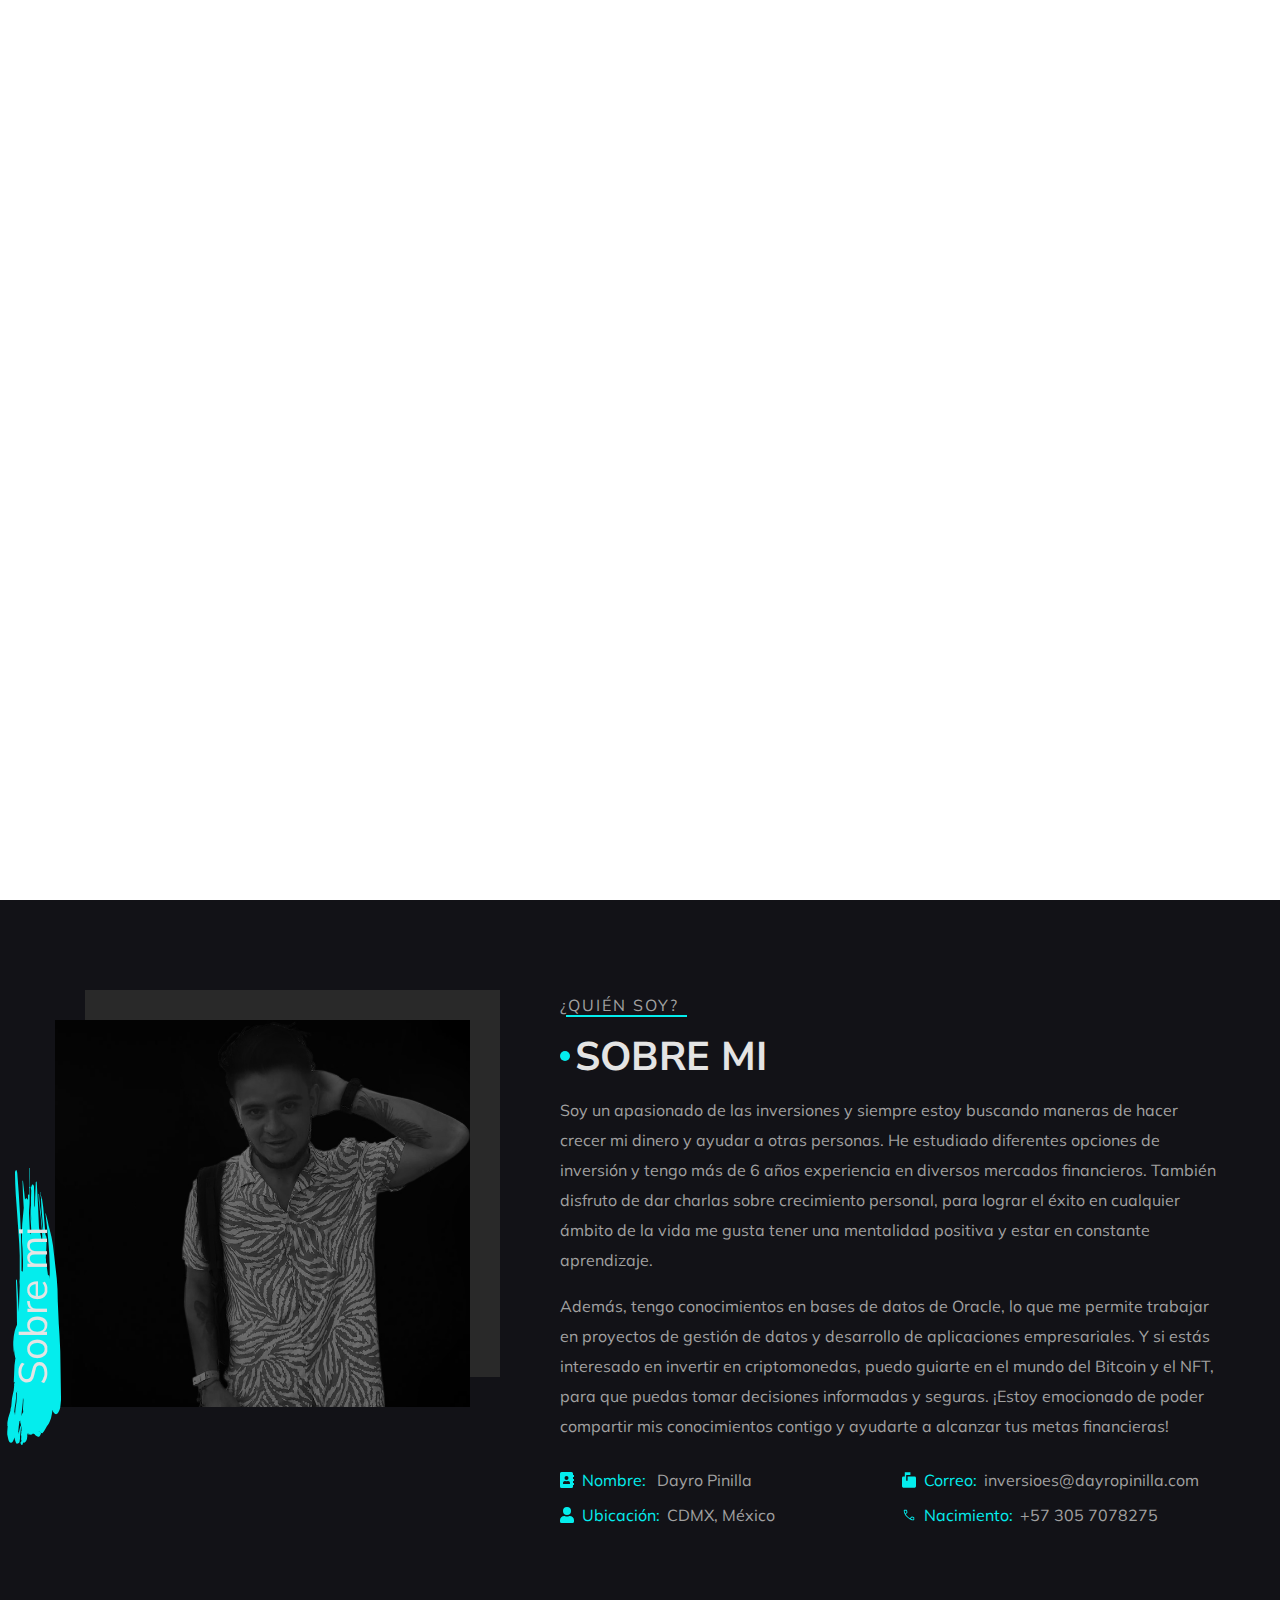
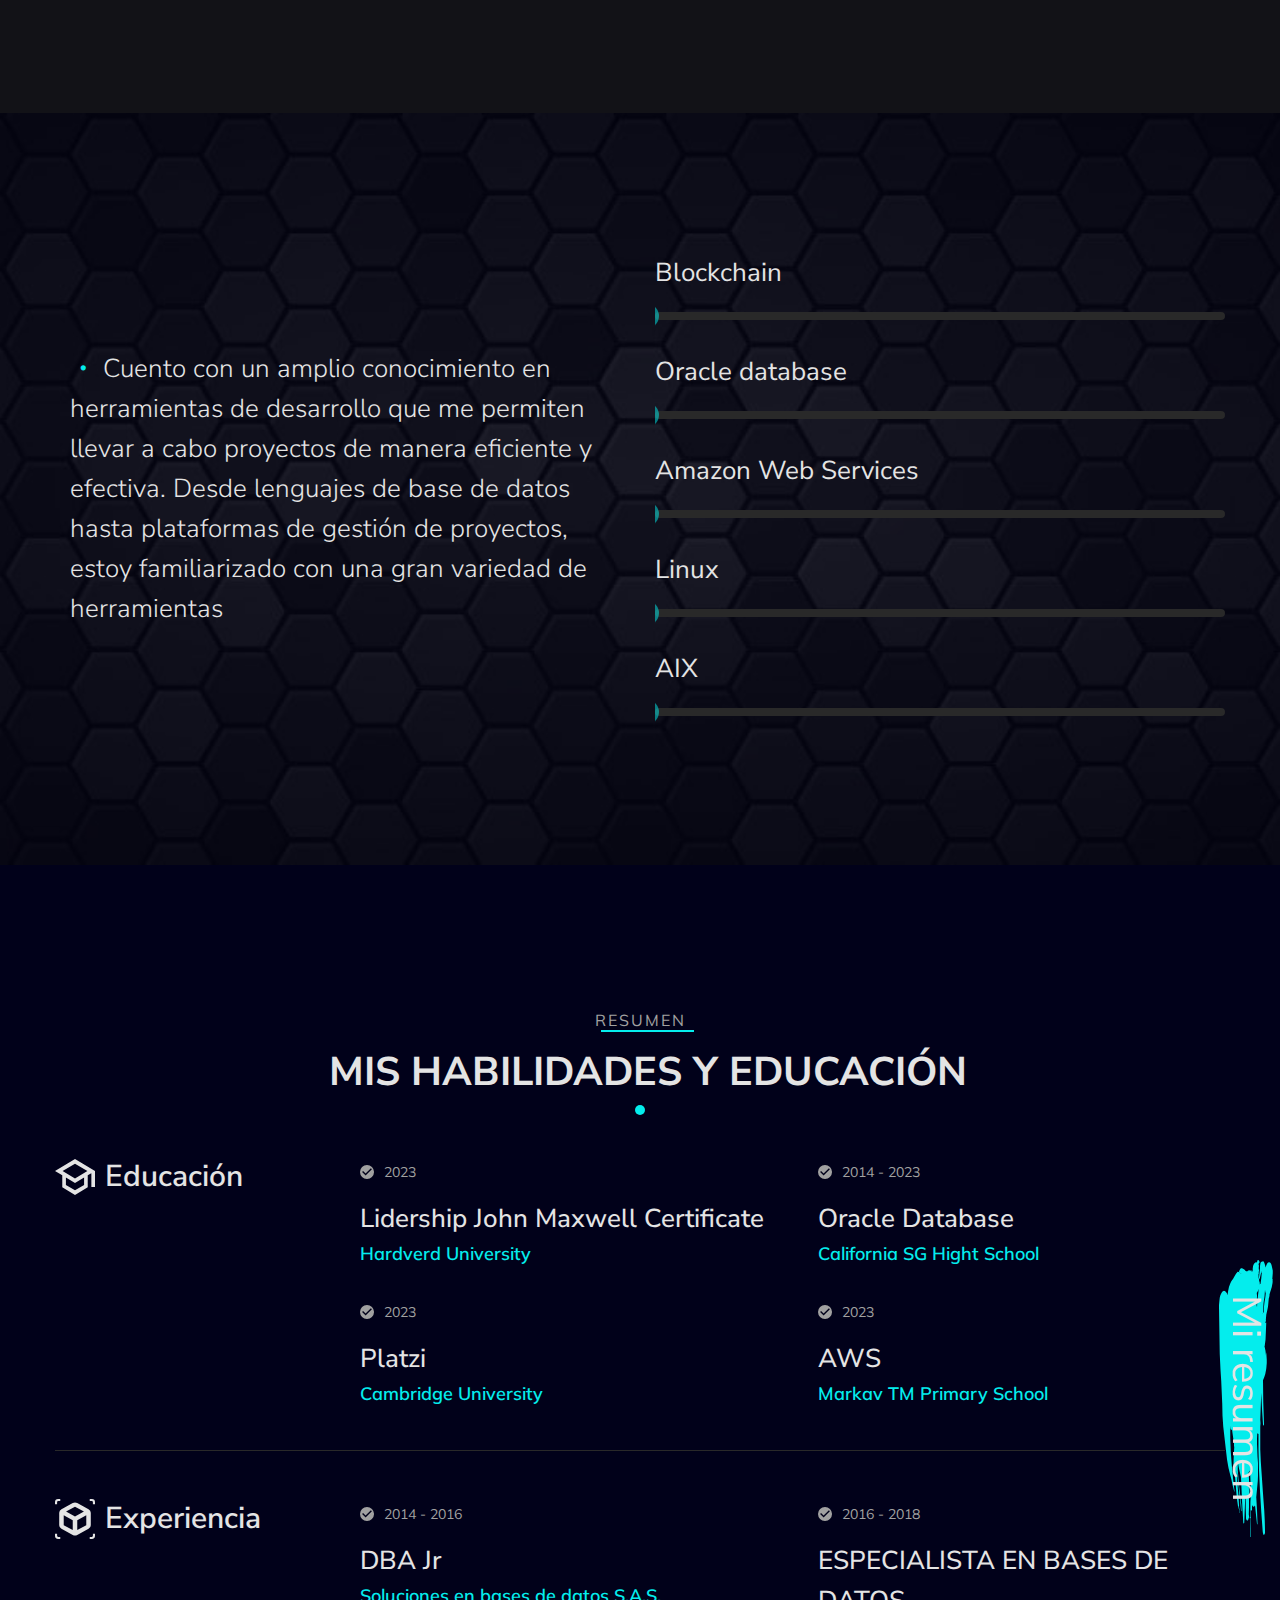
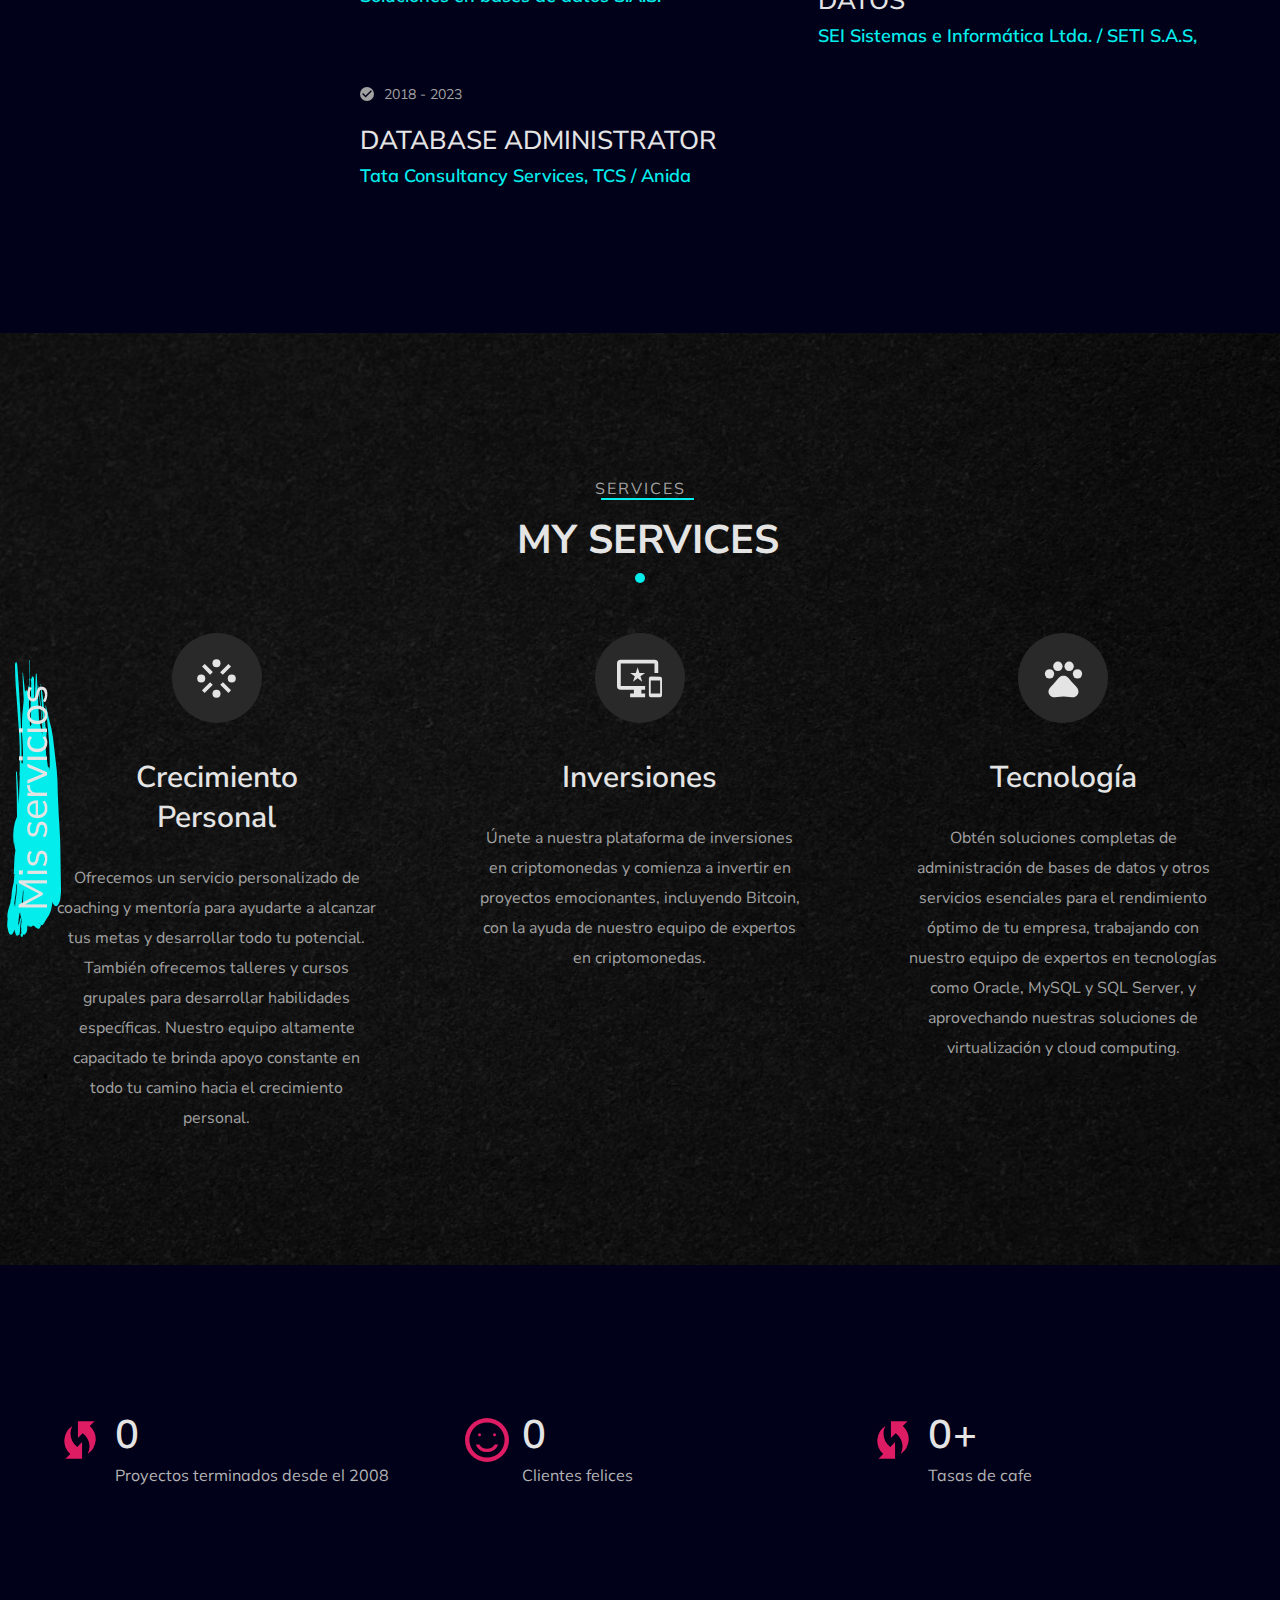
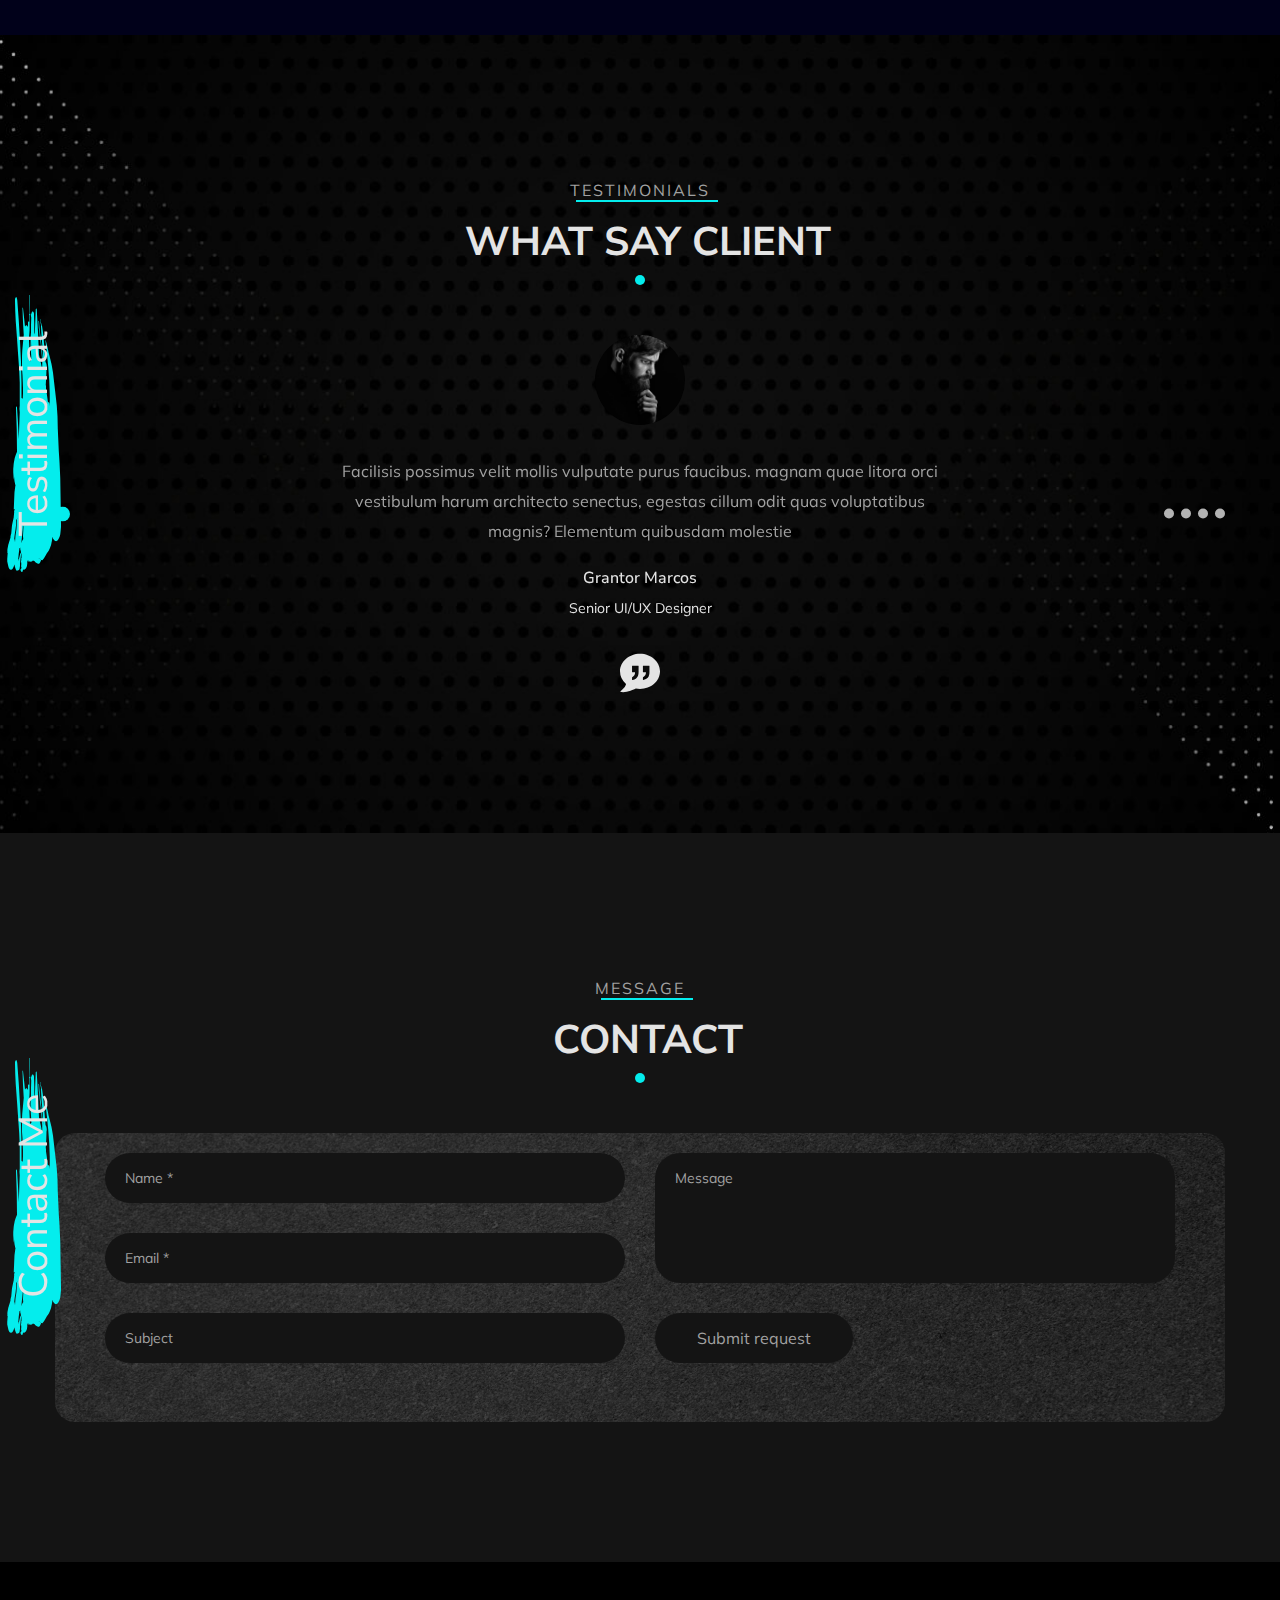
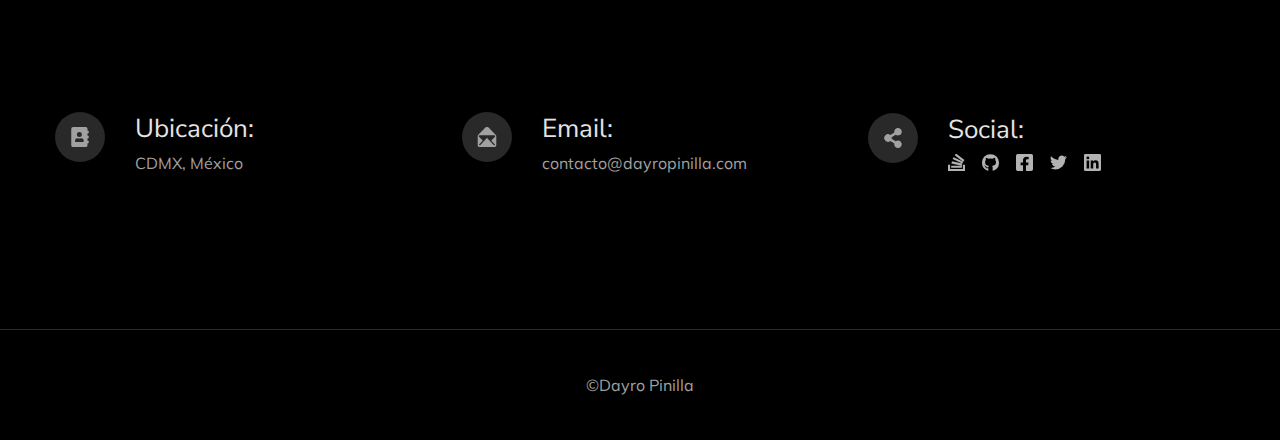
==== index.html @ fe19995b "Update menu" ====
<!DOCTYPE html>
<!--[if lt IE 7]><html class="ie ie6" lang="en"> <![endif]-->
<!--[if IE 7]><html class="ie ie7" lang="en"> <![endif]-->
<!--[if IE 8]><html class="ie ie8" lang="en"> <![endif]-->
<!--[if (gte IE 9)|!(IE)]><!-->
<html lang="en">
<!--<![endif]-->

<style>
    .logo__img{
        width: 200px;
    }
</style>
<head>
    <meta http-equiv="Content-Type" content="text/html; charset=utf-8" />

    <meta name="description" content="Barna" />
    <meta name="author" content="ib-themes" />

    <meta name="viewport" content="width=device-width, initial-scale=1, maximum-scale=1" />

    <title>Dayro Pinilla</title>

    <!-- Google Fonts -->
    <link rel="preconnect" href="https://fonts.googleapis.com/" />
    <link rel="preconnect" href="https://fonts.gstatic.com/" crossorigin />
    <link
        href="https://fonts.googleapis.com/css2?family=Mulish:ital,wght@0,200;0,300;0,400;0,500;0,600;0,700;0,800;0,900;1,200;1,300;1,400;1,500;1,600;1,700;1,800;1,900&amp;family=Nunito+Sans:ital,wght@0,200;0,300;0,400;0,600;0,700;0,800;0,900;1,200;1,300;1,400;1,600;1,700;1,800;1,900&amp;display=swap"
        rel="stylesheet" />
    <!-- /Google Fonts -->

    <link rel="icon" href="img/favicon.ico" />
    <!-- /Favicon -->

    <!-- Styles -->
    <link type="text/css" rel="stylesheet" href="css/base.css" />
    <link type="text/css" rel="stylesheet" href="css/hamburger.css" />
    <link type="text/css" rel="stylesheet" href="css/magnific-popup.css" />
    <link type="text/css" rel="stylesheet" href="css/owl-carousel.css" />
    <link type="text/css" rel="stylesheet" href="css/style.css" />

</head>

<body>
    <!-- Preloader -->
    <div id="preloader">
    <div class="loader_line"></div>
  </div>
    <!-- /Preloader -->

    <!-- MODALBOX -->
    <div class="barna_modalbox">
        <div class="box_inner">
            <div class="close">
                <a href="#"><img class="svg" src="svg/cancel.svg" alt="" /></a>
            </div>
            <div class="modal_content">
                <h3 class="fixed_title"></h3>

                <div class="modal_in">
                    <!-- Content comes from JS -->
                </div>

                <div class="barna_prevnext" data-index="" data-from="">
                    <div class="next"><a href="#">Next</a></div>
                    <div class="prev"><a href="#">Prev</a></div>
                </div>
            </div>
        </div>
    </div>
    <!-- /MODALBOX -->

    <!-- Wrapper -->
    <div class="barna__wrapper">
        <!-- Header -->
        <header class="header" id="header">
            <div class="logo">
                <a href="index.html"><img class="logo__img" src="img/logo.png" alt="" /></a>
            </div>

            <nav class="nav">
                <ul>
                    <li class="current"><a href="#home">Inicio</a></li>
                    <li><a href="#about">Sobre mi</a></li>
                    <li><a href="#services">Servicios</a></li>
                    <li><a href="#contact">Contact</a></li>
                </ul>
            </nav>

            <div class="social">
                <ul>
                    <li>
                        <a href="#" target="_blank"><img src="svg/social/stackoverflow.svg" alt="" class="svg" /></a>
                    </li>
                    <li>
                        <a href="#" target="_blank"><img src="svg/social/github.svg" alt="" class="svg" /></a>
                    </li>
                    <li>
                        <a href="#" target="_blank"><img src="svg/social/facebook.svg" alt="" class="svg" /></a>
                    </li>
                    <li>
                        <a href="#" target="_blank"><img src="svg/social/twitter.svg" alt="" class="svg" /></a>
                    </li>
                    <li>
                        <a href="#" target="_blank"><img src="svg/social/linkedin.svg" alt="" class="svg" /></a>
                    </li>
                </ul>
            </div>
        </header>
        <!-- /Header -->

        <!-- Mobile Header -->
        <div class="barna__mobile_header">
            <div class="header_top">
                <a class="logo" href="index.html"><img src="img/logo.png" alt="" /></a>

                <a href="#" class="hamb">
                    <div class="hamburger hamburger--vortex">
                        <div class="hamburger-box">
                            <div class="hamburger-inner"></div>
                        </div>
                    </div>
                </a>
            </div>
            <div class="header_bottom">
                <ul>
                    <li class="current"><a href="#home">Home</a></li>
                    <li><a href="#about">About</a></li>
                    <li><a href="#services">Services</a></li>
                    <li><a href="#portfolio">Portfolio</a></li>
                    <li><a href="#news">News</a></li>
                    <li><a href="#contact">Contact</a></li>
                </ul>
            </div>
        </div>
        <!-- /Mobile Header -->

        <!-- Main Wrapper -->
        <div class="main">
            <!-- Section Home -->
            <section id="home">
                <!-- Hero Header -->
                <div class="barna__hero">
                    <div class="owl-carousel">
                        <div class="item">
                            <div class="container">
                                <div class="title_holder">
                                    <p><span>Bienvenido a mi portafolio</span></p>
                                    <h3>DAYRO PINILLA</h3>
                                    <h5>Desarrollo personal</h5>
                                    <span class="divider"></span>
                                </div>
                            </div>
                            <div class="bg">
                                <div class="bg1" data-bg-img="img/slider/bg.jpg"></div>
                                <div class="bg2" data-bg-img="img/slider/1.jpg"></div>
                            </div>
                        </div>
                        <div class="item">
                            <div class="container">
                                <div class="title_holder">
                                    <p><span>Contactame</span></p>
                                    <h3>Desarrollo Personal</h3>
                                    <h5>Estrategias y formación</h5>
                                    <span class="divider"></span>
                                </div>
                            </div>
                            <div class="bg">
                                <div class="bg1" data-bg-img="img/slider/bg.jpg"></div>
                                <div class="bg2" data-bg-img="img/slider/2.jpg"></div>
                            </div>
                        </div>
                        <div class="item">
                            <div class="container">
                                <div class="title_holder">
                                    <p><span>Contactame</span></p>
                                    <h3>Ingeniero Dase de Datos</h3>
                                    <h5>Optimización y soluciones</h5>
                                    <span class="divider"></span>
                                </div>
                            </div>
                            <div class="bg">
                                <div class="bg1" data-bg-img="img/slider/bg.jpg"></div>
                                <div class="bg2" data-bg-img="img/slider/3.jpg"></div>
                            </div>
                        </div>
                    </div>

                    <div class="my__nav">
                        <a href="#" class="prev"><img src="svg/left.svg" alt="" class="svg" /></a>
                        <a href="#" class="next"><img src="svg/left.svg" alt="" class="svg" /></a>
                    </div>
                </div>
                <!-- /Hero Header -->
            </section>
            <!-- /Section Home -->

            <!-- Section About -->
            <section id="about">
                <div class="barna__section_title">
                    <div class="title">
                        <h3>Sobre mi</h3>
                        <img src="svg/shape.svg" alt="" class="svg" />
                    </div>
                </div>

                <!-- Partners -->
                <br>
                <br>
                <br>
                <!-- /Partners -->

                <!-- About -->
                <div class="barna__about">
                    <div class="container">
                        <div class="in">
                            <div class="left">
                                <div class="img_holder">
                                    <img src="img/about/1.jpg" alt="" />
                                </div>
                            </div>

                            <div class="right">
                                <!-- Main Title -->
                                <div class="barna__title">
                                    <p><span>¿Quién soy?</span></p>
                                    <h3>Sobre mi</h3>
                                </div>
                                <!-- /Main Title -->

                                <div class="desc">
                                    <p>
                                        Soy un apasionado de las inversiones y siempre estoy buscando maneras de hacer
                                        crecer mi dinero y
                                        ayudar a otras personas. He
                                        estudiado diferentes opciones de inversión y tengo más de 6 años experiencia en
                                        diversos mercados
                                        financieros.
                                        También disfruto de dar charlas sobre crecimiento personal, para lograr el éxito
                                        en
                                        cualquier ámbito de la vida me gusta tener una mentalidad positiva y estar en
                                        constante
                                        aprendizaje.
                                    </p>
                                    <p>
                                        Además, tengo conocimientos en bases de datos de Oracle, lo que me permite
                                        trabajar en proyectos de
                                        gestión de datos y desarrollo de aplicaciones empresariales. Y si estás
                                        interesado en invertir en
                                        criptomonedas, puedo guiarte en el mundo del Bitcoin y el NFT, para que puedas
                                        tomar decisiones
                                        informadas y seguras. ¡Estoy emocionado de poder compartir mis conocimientos
                                        contigo y ayudarte a
                                        alcanzar tus metas financieras!
                                    </p>
                                </div>

                                <div class="list">
                                    <ul>
                                        <li>
                                            <div class="item">
                                                <img src="svg/address.svg" alt="" class="svg" />
                                                <p><span>Nombre:</span>
                                                    <Datag>Dayro Pinilla</Datag>
                                                </p>
                                            </div>
                                        </li>
                                        <li>
                                            <div class="item">
                                                <img src="svg/mailbox.svg" alt="" class="svg" />
                                                <p><span>Correo:</span>inversioes@dayropinilla.com</p>
                                            </div>
                                        </li>
                                        <li>
                                            <div class="item">
                                                <img src="svg/user.svg" alt="" class="svg" />
                                                <p><span>Ubicación:</span>CDMX, México</p>
                                            </div>
                                        </li>
                                        <li>
                                            <div class="item">
                                                <img src="svg/phone.svg" alt="" class="svg" />
                                                <p><span>Nacimiento:</span>+57 305 7078275</p>
                                            </div>
                                        </li>
                                    </ul>
                                </div>
                                <!-- <div class="button">
                                    <a href="img/logo.png" download>Download
                                        <span class="text"><span>CV</span><span>CV</span></span></a>
                                </div> -->
                            </div>
                        </div>
                    </div>
                </div>
                <!-- /About -->
            </section>
            <!-- /Section About -->

            <!-- Section Skills -->
            <section id="skills" data-bg-img="img/skills/bg.jpg">
                <div class="bg"></div>

                <div class="container">
                    <div class="in">

                        <div class="left">
                            <p> <span class="dot"> <b>・</b> </span>
                                Cuento con un amplio conocimiento en herramientas de desarrollo que me permiten llevar a
                                cabo proyectos de manera eficiente y efectiva. Desde lenguajes de base de datos hasta
                                plataformas de gestión de proyectos, estoy familiarizado con una gran variedad de
                                herramientas
                            </p>
                        </div>
                        <div class="right">
                            <div class="barna__progress">
                                <div class="progress_item" data-value="90">
                                    <div class="progress_top">
                                        <h3 class="progress_title">Blockchain</h3>
                                        <span class="progress_percent"></span>
                                    </div>
                                    <div class="progress_bgwrap">
                                        <div class="progress_bg"><span></span></div>
                                    </div>
                                </div>

                                <div class="progress_item" data-value="100">
                                    <div class="progress_top">
                                        <h3 class="progress_title">Oracle database</h3>
                                        <span class="progress_percent"></span>
                                    </div>
                                    <div class="progress_bgwrap">
                                        <div class="progress_bg"><span></span></div>
                                    </div>
                                </div>
                                <div class="progress_item" data-value="80">
                                    <div class="progress_top">
                                        <h3 class="progress_title">Amazon Web Services</h3>
                                        <span class="progress_percent"></span>
                                    </div>
                                    <div class="progress_bgwrap">
                                        <div class="progress_bg"><span></span></div>
                                    </div>
                                </div>
                                <div class="progress_item" data-value="100">
                                    <div class="progress_top">
                                        <h3 class="progress_title">Linux</h3>
                                        <span class="progress_percent"></span>
                                    </div>
                                    <div class="progress_bgwrap">
                                        <div class="progress_bg"><span></span></div>
                                    </div>
                                </div>
                                <div class="progress_item" data-value="100">
                                    <div class="progress_top">
                                        <h3 class="progress_title">AIX</h3>
                                        <span class="progress_percent"></span>
                                    </div>
                                    <div class="progress_bgwrap">
                                        <div class="progress_bg"><span></span></div>
                                    </div>
                                </div>
                            </div>
                        </div>
                    </div>
                </div>
            </section>
            <!-- Section Skills -->

            <!-- Section Resume -->
            <section id="resume">
                <div class="barna__section_title right">
                    <div class="title">
                        <h3>Mi resumen</h3>
                        <img src="svg/shape.svg" alt="" class="svg" />
                    </div>
                </div>

                <div class="container">
                    <!-- Main Title -->
                    <div class="barna__title center">
                        <p><span>Resumen</span></p>
                        <h3>Mis habilidades y educación</h3>
                    </div>
                    <!-- /Main Title -->

                    <!-- Resume List -->
                    <div class="barna__resume_list">
                        <ul class="resume">
                            <!-- Resume: Item #1 -->
                            <li class="resume_item">
                                <div class="item_wrapper">
                                    <div class="left">
                                        <img src="svg/education.svg" alt="" class="svg" />
                                        <h3>Educación</h3>
                                    </div>
                                    <div class="right">
                                        <ul>
                                            <li>
                                                <div class="item">
                                                    <p>
                                                        <img src="svg/check.svg" alt="" class="svg" />2023
                                                    </p>
                                                    <h3>Lidership John Maxwell Certificate</h3>
                                                    <h5>Hardverd University</h5>
                                                </div>
                                            </li>
                                            <li>
                                                <div class="item">
                                                    <p>
                                                        <img src="svg/check.svg" alt="" class="svg" />2014 - 2023
                                                    </p>
                                                    <h3>Oracle Database</h3>
                                                    <h5>California SG Hight School</h5>
                                                </div>
                                            </li>
                                            <li>
                                                <div class="item">
                                                    <p>
                                                        <img src="svg/check.svg" alt="" class="svg" />2023
                                                    </p>
                                                    <h3>Platzi</h3>
                                                    <h5>Cambridge University</h5>
                                                </div>
                                            </li>
                                            <li>
                                                <div class="item">
                                                    <p>
                                                        <img src="svg/check.svg" alt="" class="svg" />2023
                                                    </p>
                                                    <h3>AWS</h3>
                                                    <h5>Markav TM Primary School</h5>
                                                </div>
                                            </li>
                                        </ul>
                                    </div>
                                </div>
                            </li>
                            <!-- Resume: Item #1 -->

                            <!-- Resume: Item #2 -->
                            <li class="resume_item">
                                <div class="item_wrapper">
                                    <div class="left">
                                        <img src="svg/experience.svg" alt="" class="svg" />
                                        <h3>Experiencia</h3>
                                    </div>
                                    <div class="right">
                                        <ul>
                                            <li>
                                                <div class="item">
                                                    <p>
                                                        <img src="svg/check.svg" alt="" class="svg" /> 2014 - 2016
                                                    </p>
                                                    <h3>DBA Jr</h3>
                                                    <h5>Soluciones en bases de datos S.A.S.</h5>
                                                </div>
                                            </li>
                                            <li>
                                                <div class="item">
                                                    <p>
                                                        <img src="svg/check.svg" alt="" class="svg" /> 2016 - 2018
                                                    </p>
                                                    <h3>ESPECIALISTA EN BASES DE DATOS</h3>
                                                    <h5>SEI Sistemas e Informática Ltda. / SETI S.A.S,</h5>
                                                </div>
                                            </li>
                                            <li>
                                                <div class="item">
                                                    <p>
                                                        <img src="svg/check.svg" alt="" class="svg" /> 2018 - 2023
                                                    </p>
                                                    <h3>DATABASE ADMINISTRATOR</h3>
                                                    <h5>Tata Consultancy Services, TCS / Anida</h5>
                                                </div>
                                            </li>
                                        </ul>
                                    </div>
                                </div>
                            </li>
                            <!-- Resume: Item #2 -->
                        </ul>
                    </div>
                    <!-- /Resume List -->
                </div>
            </section>
            <!-- /Section Resume -->

            <!-- Section Services -->
            <section id="services" data-bg-img="img/services/bg.jpg">
                <div class="barna__section_title">
                    <div class="title">
                        <h3>Mis servicios</h3>
                        <img src="svg/shape.svg" alt="" class="svg" />
                    </div>
                </div>

                <div class="container">
                    <!-- Main Title -->
                    <div class="barna__title center">
                        <p><span>Services</span></p>
                        <h3>My Services</h3>
                    </div>
                    <!-- /Main Title -->

                    <!-- Services List -->
                    <div class="barna__services">
                        <ul>
                            <li>
                                <div class="item">
                                    <div class="icon">
                                        <img src="svg/service-3.svg" alt="" class="svg" />
                                    </div>
                                    <h3>
                                        <span>Crecimiento Personal</span>
                                        <img src="svg/shape.svg" alt="" class="svg" />
                                    </h3>
                                    <p>
                                        Ofrecemos un servicio personalizado de coaching y mentoría para ayudarte a
                                        alcanzar tus metas y desarrollar todo tu potencial. También ofrecemos talleres y
                                        cursos grupales para desarrollar habilidades específicas. Nuestro equipo
                                        altamente capacitado te brinda apoyo constante en todo tu camino hacia el
                                        crecimiento personal.
                                    </p>
                                </div>
                            </li>
                            <li>
                                <div class="item">
                                    <div class="icon">
                                        <img src="svg/service-1.svg" alt="" class="svg" />
                                    </div>
                                    <h3>
                                        <span>Inversiones </span>
                                        <img src="svg/shape.svg" alt="" class="svg" />
                                    </h3>
                                    <p>
                                        Únete a nuestra plataforma de inversiones en criptomonedas y comienza a invertir
                                        en proyectos emocionantes, incluyendo Bitcoin, con la ayuda de nuestro equipo de
                                        expertos en criptomonedas.
                                    </p>
                                </div>
                            </li>
                            <li>
                                <div class="item">
                                    <div class="icon">
                                        <img src="svg/service-2.svg" alt="" class="svg" />
                                    </div>
                                    <h3>
                                        <span>Tecnología</span>
                                        <img src="svg/shape.svg" alt="" class="svg" />
                                    </h3>
                                    <p>
                                        Obtén soluciones completas de administración de bases de datos y otros servicios
                                        esenciales para el rendimiento óptimo de tu empresa, trabajando con nuestro
                                        equipo de expertos en tecnologías como Oracle, MySQL y SQL Server, y
                                        aprovechando nuestras soluciones de virtualización y cloud computing.
                                    </p>
                                </div>
                            </li>
                            
                        </ul>
                    </div>
                    <!-- /Services List -->
                </div>
            </section>
            <!-- /Section Services -->

            <!-- Section Portfolio -->
       
            <!-- /Section Portfolio -->

            <!-- Section Counter -->
            <section id="counter">
                <div class="container">
                    <div class="barna__counters">
                        <ul>
                            <li>
                                <div class="item">
                                    <div class="icon">
                                        <img src="svg/counter-1.svg" alt="" class="svg" />
                                    </div>
                                    <h3>
                                        <span class="barna__counter" data-from="0" data-to="35" data-speed="3000"
                                            data-decimals="0">0</span>
                                    </h3>
                                    <p>Proyectos terminados desde el  2008</p>
                                </div>
                            </li>
                            <li>
                                <div class="item">
                                    <div class="icon">
                                        <img src="svg/counter-2.svg" alt="" class="svg" />
                                    </div>
                                    <h3>
                                        <span class="barna__counter" data-from="0" data-to="50" data-speed="3000"
                                            data-decimals="0">0</span>
                                    </h3>
                                    <p>Clientes felices</p>
                                </div>
                            </li>
                            <li>
                                <div class="item">
                                    <div class="icon">
                                        <img src="svg/counter-1.svg" alt="" class="svg" />
                                    </div>
                                    <h3>
                                        <span class="barna__counter" data-from="0" data-to="5256" data-speed="3000"
                                            data-decimals="0">0</span>+
                                    </h3>
                                    <p>Tasas de cafe</p>
                                </div>
                            </li>
                        </ul>
                    </div>
                </div>
            </section>
            <!-- /Section Counter -->

            <!-- Section Testimonials -->
            <section id="testimonials" data-bg-img="img/testimonials/bg.jpg">
                <div class="barna__section_title">
                    <div class="title">
                        <h3>Testimonial</h3>
                        <img src="svg/shape.svg" alt="" class="svg" />
                    </div>
                </div>

                <div class="container">
                    <!-- Main Title -->
                    <div class="barna__title center">
                        <p><span>Testimonials</span></p>
                        <h3>What say client</h3>
                    </div>
                    <!-- /Main Title -->

                    <!-- Testimonials -->
                    <div class="barna__testimonials">
                        <div class="my__container">
                            <div class="owl-carousel">
                                <div class="item">
                                    <div class="img_holder" data-bg-img="img/testimonials/1.jpg"></div>
                                    <div class="title_holder">
                                        <p>
                                            Facilisis possimus velit mollis vulputate purus
                                            faucibus. magnam quae litora orci vestibulum harum
                                            architecto senectus, egestas cillum odit quas
                                            voluptatibus magnis? Elementum quibusdam molestie
                                        </p>
                                        <h3>Grantor Marcos</h3>
                                        <h5>Senior UI/UX Designer</h5>
                                        <div class="icon">
                                            <img src="svg/quote.svg" alt="" class="svg" />
                                        </div>
                                    </div>
                                </div>
                                <div class="item">
                                    <div class="img_holder" data-bg-img="img/testimonials/1.jpg"></div>
                                    <div class="title_holder">
                                        <p>
                                            Facilisis possimus velit mollis vulputate purus
                                            faucibus. magnam quae litora orci vestibulum harum
                                            architecto senectus, egestas cillum odit quas
                                            voluptatibus magnis? Elementum quibusdam molestie
                                        </p>
                                        <h3>Grantor Marcos2</h3>
                                        <h5>Senior UI/UX Designer</h5>
                                        <div class="icon">
                                            <img src="svg/quote.svg" alt="" class="svg" />
                                        </div>
                                    </div>
                                </div>
                                <div class="item">
                                    <div class="img_holder" data-bg-img="img/testimonials/1.jpg"></div>
                                    <div class="title_holder">
                                        <p>
                                            Facilisis possimus velit mollis vulputate purus
                                            faucibus. magnam quae litora orci vestibulum harum
                                            architecto senectus, egestas cillum odit quas
                                            voluptatibus magnis? Elementum quibusdam molestie
                                        </p>
                                        <h3>Grantor Marcos3</h3>
                                        <h5>Senior UI/UX Designer</h5>
                                        <div class="icon">
                                            <img src="svg/quote.svg" alt="" class="svg" />
                                        </div>
                                    </div>
                                </div>
                                <div class="item">
                                    <div class="img_holder" data-bg-img="img/testimonials/1.jpg"></div>
                                    <div class="title_holder">
                                        <p>
                                            Facilisis possimus velit mollis vulputate purus
                                            faucibus. magnam quae litora orci vestibulum harum
                                            architecto senectus, egestas cillum odit quas
                                            voluptatibus magnis? Elementum quibusdam molestie
                                        </p>
                                        <h3>Grantor Marcos4</h3>
                                        <h5>Senior UI/UX Designer</h5>
                                        <div class="icon">
                                            <img src="svg/quote.svg" alt="" class="svg" />
                                        </div>
                                    </div>
                                </div>
                                <div class="item">
                                    <div class="img_holder" data-bg-img="img/testimonials/1.jpg"></div>
                                    <div class="title_holder">
                                        <p>
                                            Facilisis possimus velit mollis vulputate purus
                                            faucibus. magnam quae litora orci vestibulum harum
                                            architecto senectus, egestas cillum odit quas
                                            voluptatibus magnis? Elementum quibusdam molestie
                                        </p>
                                        <h3>Grantor Marcos5</h3>
                                        <h5>Senior UI/UX Designer</h5>
                                        <div class="icon">
                                            <img src="svg/quote.svg" alt="" class="svg" />
                                        </div>
                                    </div>
                                </div>
                            </div>
                        </div>

                        <div class="my__dots">
                            <div class="left"></div>
                            <div class="right"></div>
                        </div>
                    </div>
                    <!-- /Testimonials -->
                </div>
            </section>
            <!-- /Section Testimonials -->

            <!-- Section News -->

            <!-- /Section News -->

            <!-- Section Contact -->
            <section id="contact">
                <div class="barna__section_title">
                    <div class="title">
                        <h3>Contact Me</h3>
                        <img src="svg/shape.svg" alt="" class="svg" />
                    </div>
                </div>

                <div class="container">
                    <!-- Main Title -->
                    <div class="barna__title center">
                        <p><span>Message</span></p>
                        <h3>Contact</h3>
                    </div>
                    <!-- /Main Title -->

                    <!-- Contact -->
                    <div class="barna__contact" data-bg-img="img/contact/bg.jpg" data-email="yourmail@gmail.com">
                        <div class="in">
                            <div class="left">
                                <div class="left_in">
                                    <div class="item">
                                        <span class="placeholder">Name *</span>
                                        <input class="name" type="text" />
                                    </div>
                                    <div class="item">
                                        <span class="placeholder">Email *</span>
                                        <input class="email" type="email" />
                                    </div>
                                    <div class="item">
                                        <span class="placeholder">Subject</span>
                                        <input class="subject" type="text" />
                                    </div>
                                </div>
                            </div>

                            <div class="right">
                                <div class="right_in">
                                    <div class="item">
                                        <span class="placeholder">Message</span>
                                        <textarea class="message"></textarea>
                                    </div>
                                    <div class="item nobg">
                                        <a id="send_message" href="#">Submit request</a>
                                    </div>
                                </div>
                            </div>
                        </div>
                    </div>
                    <!-- /Contact -->
                </div>
            </section>
            <!-- /Section Contact -->
        </div>
        <!-- /Main Wrapper -->

        <footer id="footer">
            <div class="widgets">
                <div class="container">
                    <ul class="list">
                        <li class="list_item">
                            <div class="item">
                                <div class="icon">
                                    <img src="svg/widget-1.svg" alt="" class="svg" />
                                </div>
                                <h3>Ubicación:</h3>
                                <p>CDMX, México</p>
                            </div>
                        </li>
                        <li class="list_item">
                            <div class="item">
                                <div class="icon">
                                    <img src="svg/widget-2.svg" alt="" class="svg" />
                                </div>
                                <h3>Email:</h3>
                                <p>contacto@dayropinilla.com</p>
                            </div>
                        </li>
                        <li class="list_item">
                            <div class="item">
                                <div class="icon">
                                    <img src="svg/widget-3.svg" alt="" class="svg" />
                                </div>
                                <h3>Social:</h3>
                                <div class="social">
                                    <ul>
                                        <li>
                                            <a href="#" target="_blank"><img src="svg/social/stackoverflow.svg" alt=""
                                                    class="svg" /></a>
                                        </li>
                                        <li>
                                            <a href="#" target="_blank"><img src="svg/social/github.svg" alt=""
                                                    class="svg" /></a>
                                        </li>
                                        <li>
                                            <a href="#" target="_blank"><img src="svg/social/facebook.svg" alt=""
                                                    class="svg" /></a>
                                        </li>
                                        <li>
                                            <a href="#" target="_blank"><img src="svg/social/twitter.svg" alt=""
                                                    class="svg" /></a>
                                        </li>
                                        <li>
                                            <a href="#" target="_blank"><img src="svg/social/linkedin.svg" alt=""
                                                    class="svg" /></a>
                                        </li>
                                    </ul>
                                </div>
                            </div>
                        </li>
                    </ul>
                </div>
            </div>

            <div class="copyright">
                <div class="container">
                    <p>
                        ©Dayro Pinilla
                    </p>
                </div>
            </div>
        </footer>
    </div>
    <!-- /Wrapper -->

    <!-- Scripts -->
    <script type="text/javascript" src="js/jquery.js"></script>
    <script type="text/javascript" src="js/onepage.js"></script>
    <script type="text/javascript" src="js/countto.js"></script>
    <script type="text/javascript" src="js/isotope.js"></script>
    <script type="text/javascript" src="js/magnific-popup.js"></script>
    <script type="text/javascript" src="js/waypoints.js"></script>
    <script type="text/javascript" src="js/owl-carousel.js"></script>
    <!--[if lt IE 10]>
      <script type="text/javascript" src="js/ie8.js"></script>
    <![endif]-->
    <script type="text/javascript" src="js/init.js"></script>
    <!-- /Scripts -->
</body>

</html>
---- css/base.css ----
/*
This file is made by ib-themes
This css file includes all base styles and template's main color (in this tempalte main color is pink(#f00a77)). 
Template's main color styles located at the bottom of this file.
*/
html,body,div,span,applet,object,iframe,h1,h2,h3,h4,h5,h6,p,blockquote,pre,a,abbr,acronym,address,big,cite,code,del,dfn,em,font,ins,kbd,q,s,samp,small,strike,strong,sub,sup,tt,var,b,u,i,center,dl,dt,dd,ol,ul,li,fieldset,form,label,legend,table,caption,tbody,tfoot,thead,tr,th,td
	{
	background: transparent;
	border: 0;
	margin: 0;
	padding: 0;
	vertical-align: baseline;
	outline: none;
}

article, aside, details, figcaption, figure, footer, header, hgroup, nav, section {
    display: block;
}

blockquote {
	quotes: none;
}

blockquote:before,blockquote:after {
	content: '';
	content: none;
}
ul, ol{
	margin:30px;	
}
ul li, ol li{
	margin-bottom:5px;
}
img{
	vertical-align:middle;
	max-width:100%;
}
iframe{
	max-width:100%;
}
del {
	text-decoration: line-through;
}
a, i{
	-webkit-transition: all .3s ease;
	   -moz-transition: all .3s ease;
	    -ms-transition: all .3s ease;
	     -o-transition: all .3s ease;
	        transition: all .3s ease;
	border:none;
}
a:hover{text-decoration:none;}

h1, h2, h3, h4, h5, h6{
	font-weight:700;
	color:#333;
	margin-bottom:20px;
}
h1 { font-size: 45px; }
h2 { font-size: 36px; }
h3 { font-size: 30px; }
h4 { font-size: 24px; }
h5 { font-size: 20px; }
h6 { font-size: 16px; }

table{
	width:100%;
	max-width:100%;
	text-align:left;
	border-collapse: collapse;
	border-spacing: 0px;
	margin-bottom:15px;
	color:#999;
	border:1px solid #eee;
}
table tr{
	border:1px solid #eee;
}
table th{
	vertical-align:top;
	color:#333;
	background:none;
	font-size:16px;
	font-weight:normal;
	padding:15px 10px;
	border:1px solid #eee;
}
table td{
	vertical-align:top;
	padding:10px;
	border:1px solid #eee;
}

code, pre {
	padding: 10px;
	padding-bottom: 0;
	border-left: 3px solid #6FBF71;
	border-bottom: 2px solid transparent;
	background: #f7f7f7;
	overflow-x:scroll;
}

pre{
	display: block;	
	word-break: break-all;
	word-wrap: break-word;
}
pre code { white-space: pre-wrap; }

p{
	letter-spacing:1px;
}


.space10{width:100%; float:left; clear:both; margin-bottom:10px;}
.space20{width:100%; float:left; clear:both; margin-bottom:20px;}
.space30{width:100%; float:left; clear:both; margin-bottom:30px;}
.space40{width:100%; float:left; clear:both; margin-bottom:40px;}
.space50{width:100%; float:left; clear:both; margin-bottom:50px;}
.space60{width:100%; float:left; clear:both; margin-bottom:60px;}
.space70{width:100%; float:left; clear:both; margin-bottom:70px;}
.space80{width:100%; float:left; clear:both; margin-bottom:80px;}
.space90{width:100%; float:left; clear:both; margin-bottom:90px;}
.space100{width:100%; float:left; clear:both; margin-bottom:100px;}
.space200{width:100%; float:left; clear:both; margin-bottom:200px;}
.space300{width:100%; float:left; clear:both; margin-bottom:300px;}
.space400{width:100%; float:left; clear:both; margin-bottom:400px;}
.space500{width:100%; float:left; clear:both; margin-bottom:500px;}
.space1000{width:100%; float:left; clear:both; margin-bottom:1000px;}


/*------------------------------------------------------------------*/ 
/*	x) FORM ELEMENTS
/*------------------------------------------------------------------*/
textarea{
	width: 100%;
    display: block;
    border-radius: 25px;
    background-color: #141414;
    border: 2px solid transparent;
    color: #e4e4e4;
    font-size: 14px;
    height: 130px;
	letter-spacing: 0.2px;
    padding: 15px 20px;
	
	font-family: var(--bff);
	
	-webkit-box-sizing: border-box; /* Safari/Chrome, other WebKit */
	-moz-box-sizing: border-box;    /* Firefox, other Gecko */
	-ms-box-sizing: border-box;     /* IE 10 + */
	box-sizing: border-box;         /* Opera/IE 8+ */
	
	
	-webkit-transition: all .3s ease;
	   -moz-transition: all .3s ease;
	    -ms-transition: all .3s ease;
	     -o-transition: all .3s ease;
	        transition: all .3s ease;
}
input[type="text"],
input[type="phone"],
input[type="password"],
input[type="datetime"],
input[type="datetime-local"],
input[type="date"],
input[type="month"],
input[type="time"],
input[type="week"],
input[type="number"],
input[type="email"],
input[type="url"],
input[type="search"],
input[type="tel"],
input[type="color"],
.uneditable-input {
	width: 100%;
    display: block;
    border-radius: 25px;
    background-color: #141414;
    border: 2px solid transparent;
    color: #e4e4e4;
    font-size: 14px;
    outline: none;
    padding: 0 20px;
    line-height: 50px;
    height: 50px;
	letter-spacing: 0.2px;
	
	font-family: var(--bff);
	
	vertical-align: middle;
	
	-webkit-transition: all .3s ease;
	   -moz-transition: all .3s ease;
	    -ms-transition: all .3s ease;
	     -o-transition: all .3s ease;
	        transition: all .3s ease;
	
}

textarea:focus,
input[type="text"]:focus,
input[type="phone"]:focus,
input[type="password"]:focus,
input[type="datetime"]:focus,
input[type="datetime-local"]:focus,
input[type="date"]:focus,
input[type="month"]:focus,
input[type="time"]:focus,
input[type="week"]:focus,
input[type="number"]:focus,
input[type="email"]:focus,
input[type="url"]:focus,
input[type="search"]:focus,
input[type="tel"]:focus,
input[type="color"]:focus,
.uneditable-input:focus {
	border-color: var(--pc);
	outline: none;
}


input[type="submit"]{
	padding: 13px 15px;
	height: 40px;
	line-height: 1;
	text-transform: uppercase;
	font-size: 13px;
	font-weight: 600;
	text-decoration: none;
	letter-spacing: 0.5px;
	border:none;
	cursor:pointer;
	color: #FFF;
	background:#777;
	
	-webkit-transition: all .3s ease;
	   -moz-transition: all .3s ease;
	    -ms-transition: all .3s ease;
	     -o-transition: all .3s ease;
	        transition: all .3s ease;
}
input[type="submit"]:hover{
	background:#444;
}
select{
	padding:8px;
	border:2px solid #eee;
}
input[type="button"]{
	cursor:pointer;
	-webkit-transition: all .3s ease;
	   -moz-transition: all .3s ease;
	    -ms-transition: all .3s ease;
	     -o-transition: all .3s ease;
	        transition: all .3s ease;
}
.container{
	max-width: 1250px;
	padding: 0 40px;
	margin: 0 auto;
	width: 100%;
	position: relative;
	z-index: 2;
}
.my__container{
	padding: 0 140px;
	width: 100%;
}
section{
	margin: 0;
	padding: 0;
	width: 100%;
	position: relative;
	float: left;
	clear: both;
	box-sizing: border-box;
}
.clearfix:after,
.clearfix:before{
	content: '';
	clear: both;
	display: table;
}
---- css/hamburger.css ----
/*!
 * Hamburgers
 * @description Tasty CSS-animated hamburgers
 * @author Jonathan Suh @jonsuh
 * @site https://jonsuh.com/hamburgers
 * @link https://github.com/jonsuh/hamburgers
 */

.hamburger {
	height: 24px;
	padding: 0;
	display: block;
	cursor: pointer;
	transition-property: opacity, filter;
	transition-duration: 0.15s;
	transition-timing-function: linear;
	font: inherit;
	color: inherit;
	text-transform: none;
	background-color: transparent;
	border: 0;
	margin: 0;
	overflow: visible;
}
.hamburger-box {
	width: 40px;
	height: 24px;
	display: inline-block;
	position: relative;
}
.hamburger-inner {
	display: block;
	top: 50%;
	margin-top: -2px;
}
.hamburger-inner,
.hamburger-inner::before,
.hamburger-inner::after {
	width: 40px;
	height: 4px;
	background-color: #e4e4e4;
	border-radius: 4px;
	position: absolute;
	transition-property: transform;
	transition-duration: 0.15s;
	transition-timing-function: ease;
}
.hamburger-inner::before,
.hamburger-inner::after {
	content: "";
	display: block;
}
.hamburger-inner::before {
	top: -10px;
}
.hamburger-inner::after {
	bottom: -10px;
}
/*
* 3DX
*/
.hamburger--3dx .hamburger-box {
	perspective: 80px;
}
.hamburger--3dx .hamburger-inner {
	transition: transform 0.15s cubic-bezier(0.645, 0.045, 0.355, 1), background-color 0s 0.1s cubic-bezier(0.645, 0.045, 0.355, 1);
}
.hamburger--3dx .hamburger-inner::before,
.hamburger--3dx .hamburger-inner::after {
	transition: transform 0s 0.1s cubic-bezier(0.645, 0.045, 0.355, 1);
}
.hamburger--3dx.is-active .hamburger-inner {
	background-color: transparent !important;
	transform: rotateY(180deg);
}
.hamburger--3dx.is-active .hamburger-inner::before {
	transform: translate3d(0, 10px, 0) rotate(45deg);
}
.hamburger--3dx.is-active .hamburger-inner::after {
	transform: translate3d(0, -10px, 0) rotate(-45deg);
}
/*
* 3DX Reverse
*/
.hamburger--3dx-r .hamburger-box {
	perspective: 80px;
}
.hamburger--3dx-r .hamburger-inner {
	transition: transform 0.15s cubic-bezier(0.645, 0.045, 0.355, 1), background-color 0s 0.1s cubic-bezier(0.645, 0.045, 0.355, 1);
}
.hamburger--3dx-r .hamburger-inner::before,
.hamburger--3dx-r .hamburger-inner::after {
	transition: transform 0s 0.1s cubic-bezier(0.645, 0.045, 0.355, 1);
}

.hamburger--3dx-r.is-active .hamburger-inner {
	background-color: transparent !important;
	transform: rotateY(-180deg);
}
.hamburger--3dx-r.is-active .hamburger-inner::before {
	transform: translate3d(0, 10px, 0) rotate(45deg);
}
.hamburger--3dx-r.is-active .hamburger-inner::after {
	transform: translate3d(0, -10px, 0) rotate(-45deg);
}
/*
* 3DY
*/
.hamburger--3dy .hamburger-box {
	perspective: 80px;
}
.hamburger--3dy .hamburger-inner {
	transition: transform 0.15s cubic-bezier(0.645, 0.045, 0.355, 1), background-color 0s 0.1s cubic-bezier(0.645, 0.045, 0.355, 1);
}
.hamburger--3dy .hamburger-inner::before,
.hamburger--3dy .hamburger-inner::after {
	transition: transform 0s 0.1s cubic-bezier(0.645, 0.045, 0.355, 1);
}
.hamburger--3dy.is-active .hamburger-inner {
	background-color: transparent !important;
	transform: rotateX(-180deg);
}
.hamburger--3dy.is-active .hamburger-inner::before {
	transform: translate3d(0, 10px, 0) rotate(45deg);
}
.hamburger--3dy.is-active .hamburger-inner::after {
	transform: translate3d(0, -10px, 0) rotate(-45deg);
}
/*
* 3DY Reverse
*/
.hamburger--3dy-r .hamburger-box {
	perspective: 80px;
}
.hamburger--3dy-r .hamburger-inner {
	transition: transform 0.15s cubic-bezier(0.645, 0.045, 0.355, 1), background-color 0s 0.1s cubic-bezier(0.645, 0.045, 0.355, 1);
}
.hamburger--3dy-r .hamburger-inner::before,
.hamburger--3dy-r .hamburger-inner::after {
	transition: transform 0s 0.1s cubic-bezier(0.645, 0.045, 0.355, 1);
}
.hamburger--3dy-r.is-active .hamburger-inner {
	background-color: transparent !important;
	transform: rotateX(180deg);
}
.hamburger--3dy-r.is-active .hamburger-inner::before {
	transform: translate3d(0, 10px, 0) rotate(45deg);
}
.hamburger--3dy-r.is-active .hamburger-inner::after {
	transform: translate3d(0, -10px, 0) rotate(-45deg);
}
/*
* 3DXY
*/
.hamburger--3dxy .hamburger-box {
	perspective: 80px;
}
.hamburger--3dxy .hamburger-inner {
	transition: transform 0.15s cubic-bezier(0.645, 0.045, 0.355, 1), background-color 0s 0.1s cubic-bezier(0.645, 0.045, 0.355, 1);
}
.hamburger--3dxy .hamburger-inner::before,
.hamburger--3dxy .hamburger-inner::after {
	transition: transform 0s 0.1s cubic-bezier(0.645, 0.045, 0.355, 1);
}
.hamburger--3dxy.is-active .hamburger-inner {
	background-color: transparent !important;
	transform: rotateX(180deg) rotateY(180deg);
}
.hamburger--3dxy.is-active .hamburger-inner::before {
	transform: translate3d(0, 10px, 0) rotate(45deg);
}
.hamburger--3dxy.is-active .hamburger-inner::after {
	transform: translate3d(0, -10px, 0) rotate(-45deg);
}
/*
* 3DXY Reverse
*/
.hamburger--3dxy-r .hamburger-box {
	perspective: 80px;
}
.hamburger--3dxy-r .hamburger-inner {
	transition: transform 0.15s cubic-bezier(0.645, 0.045, 0.355, 1), background-color 0s 0.1s cubic-bezier(0.645, 0.045, 0.355, 1);
}
.hamburger--3dxy-r .hamburger-inner::before,
.hamburger--3dxy-r .hamburger-inner::after {
	transition: transform 0s 0.1s cubic-bezier(0.645, 0.045, 0.355, 1);
}
.hamburger--3dxy-r.is-active .hamburger-inner {
	background-color: transparent !important;
	transform: rotateX(180deg) rotateY(180deg) rotateZ(-180deg);
}
.hamburger--3dxy-r.is-active .hamburger-inner::before {
	transform: translate3d(0, 10px, 0) rotate(45deg);
}
.hamburger--3dxy-r.is-active .hamburger-inner::after {
	transform: translate3d(0, -10px, 0) rotate(-45deg);
}
/*
* Arrow
*/
.hamburger--arrow.is-active .hamburger-inner::before {
	transform: translate3d(-8px, 0, 0) rotate(-45deg) scale(0.7, 1);
}
.hamburger--arrow.is-active .hamburger-inner::after {
	transform: translate3d(-8px, 0, 0) rotate(45deg) scale(0.7, 1);
}
/*
* Arrow Right
*/
.hamburger--arrow-r.is-active .hamburger-inner::before {
	transform: translate3d(8px, 0, 0) rotate(45deg) scale(0.7, 1);
}
.hamburger--arrow-r.is-active .hamburger-inner::after {
	transform: translate3d(8px, 0, 0) rotate(-45deg) scale(0.7, 1);
}
/*
* Arrow Alt
*/
.hamburger--arrowalt .hamburger-inner::before {
	transition: top 0.1s 0.1s ease, transform 0.1s cubic-bezier(0.165, 0.84, 0.44, 1);
}
.hamburger--arrowalt .hamburger-inner::after {
	transition: bottom 0.1s 0.1s ease, transform 0.1s cubic-bezier(0.165, 0.84, 0.44, 1);
}
.hamburger--arrowalt.is-active .hamburger-inner::before {
	top: 0;
	transform: translate3d(-8px, -10px, 0) rotate(-45deg) scale(0.7, 1);
	transition: top 0.1s ease, transform 0.1s 0.1s cubic-bezier(0.895, 0.03, 0.685, 0.22);
}
.hamburger--arrowalt.is-active .hamburger-inner::after {
	bottom: 0;
	transform: translate3d(-8px, 10px, 0) rotate(45deg) scale(0.7, 1);
	transition: bottom 0.1s ease, transform 0.1s 0.1s cubic-bezier(0.895, 0.03, 0.685, 0.22);
}
/*
* Arrow Alt Right
*/
.hamburger--arrowalt-r .hamburger-inner::before {
	transition: top 0.1s 0.1s ease, transform 0.1s cubic-bezier(0.165, 0.84, 0.44, 1);
}
.hamburger--arrowalt-r .hamburger-inner::after {
	transition: bottom 0.1s 0.1s ease, transform 0.1s cubic-bezier(0.165, 0.84, 0.44, 1);
}
.hamburger--arrowalt-r.is-active .hamburger-inner::before {
	top: 0;
	transform: translate3d(8px, -10px, 0) rotate(45deg) scale(0.7, 1);
	transition: top 0.1s ease, transform 0.1s 0.1s cubic-bezier(0.895, 0.03, 0.685, 0.22);
}
.hamburger--arrowalt-r.is-active .hamburger-inner::after {
	bottom: 0;
	transform: translate3d(8px, 10px, 0) rotate(-45deg) scale(0.7, 1);
	transition: bottom 0.1s ease, transform 0.1s 0.1s cubic-bezier(0.895, 0.03, 0.685, 0.22);
}
/*
* Arrow Turn
*/
.hamburger--arrowturn.is-active .hamburger-inner {
	transform: rotate(-180deg);
}
.hamburger--arrowturn.is-active .hamburger-inner::before {
	transform: translate3d(8px, 0, 0) rotate(45deg) scale(0.7, 1);
}
.hamburger--arrowturn.is-active .hamburger-inner::after {
	transform: translate3d(8px, 0, 0) rotate(-45deg) scale(0.7, 1);
}
/*
* Arrow Turn Right
*/
.hamburger--arrowturn-r.is-active .hamburger-inner {
	transform: rotate(-180deg);
}
.hamburger--arrowturn-r.is-active .hamburger-inner::before {
	transform: translate3d(-8px, 0, 0) rotate(-45deg) scale(0.7, 1);
}
.hamburger--arrowturn-r.is-active .hamburger-inner::after {
	transform: translate3d(-8px, 0, 0) rotate(45deg) scale(0.7, 1);
}
/*
* Boring
*/
.hamburger--boring .hamburger-inner,
.hamburger--boring .hamburger-inner::before,
.hamburger--boring .hamburger-inner::after {
	transition-property: none;
}
.hamburger--boring.is-active .hamburger-inner {
	transform: rotate(45deg);
}
.hamburger--boring.is-active .hamburger-inner::before {
	top: 0;
	opacity: 0;
}
.hamburger--boring.is-active .hamburger-inner::after {
	bottom: 0;
	transform: rotate(-90deg);
}
/*
* Collapse
*/
.hamburger--collapse .hamburger-inner {
	top: auto;
	bottom: 0;
	transition-duration: 0.13s;
	transition-delay: 0.13s;
	transition-timing-function: cubic-bezier(0.55, 0.055, 0.675, 0.19);
}
.hamburger--collapse .hamburger-inner::after {
	top: -20px;
	transition: top 0.2s 0.2s cubic-bezier(0.33333, 0.66667, 0.66667, 1), opacity 0.1s linear;
}
.hamburger--collapse .hamburger-inner::before {
	transition: top 0.12s 0.2s cubic-bezier(0.33333, 0.66667, 0.66667, 1), transform 0.13s cubic-bezier(0.55, 0.055, 0.675, 0.19);
}
.hamburger--collapse.is-active .hamburger-inner {
	transform: translate3d(0, -10px, 0) rotate(-45deg);
	transition-delay: 0.22s;
	transition-timing-function: cubic-bezier(0.215, 0.61, 0.355, 1);
}
.hamburger--collapse.is-active .hamburger-inner::after {
	top: 0;
	opacity: 0;
	transition: top 0.2s cubic-bezier(0.33333, 0, 0.66667, 0.33333), opacity 0.1s 0.22s linear;
}
.hamburger--collapse.is-active .hamburger-inner::before {
	top: 0;
	transform: rotate(-90deg);
	transition: top 0.1s 0.16s cubic-bezier(0.33333, 0, 0.66667, 0.33333), transform 0.13s 0.25s cubic-bezier(0.215, 0.61, 0.355, 1);
}
/*
* Collapse Reverse
*/
.hamburger--collapse-r .hamburger-inner {
	top: auto;
	bottom: 0;
	transition-duration: 0.13s;
	transition-delay: 0.13s;
	transition-timing-function: cubic-bezier(0.55, 0.055, 0.675, 0.19);
}
.hamburger--collapse-r .hamburger-inner::after {
	top: -20px;
	transition: top 0.2s 0.2s cubic-bezier(0.33333, 0.66667, 0.66667, 1), opacity 0.1s linear;
}
.hamburger--collapse-r .hamburger-inner::before {
	transition: top 0.12s 0.2s cubic-bezier(0.33333, 0.66667, 0.66667, 1), transform 0.13s cubic-bezier(0.55, 0.055, 0.675, 0.19);
}
.hamburger--collapse-r.is-active .hamburger-inner {
	transform: translate3d(0, -10px, 0) rotate(45deg);
	transition-delay: 0.22s;
	transition-timing-function: cubic-bezier(0.215, 0.61, 0.355, 1);
}
.hamburger--collapse-r.is-active .hamburger-inner::after {
	top: 0;
	opacity: 0;
	transition: top 0.2s cubic-bezier(0.33333, 0, 0.66667, 0.33333), opacity 0.1s 0.22s linear;
}
.hamburger--collapse-r.is-active .hamburger-inner::before {
	top: 0;
	transform: rotate(90deg);
	transition: top 0.1s 0.16s cubic-bezier(0.33333, 0, 0.66667, 0.33333), transform 0.13s 0.25s cubic-bezier(0.215, 0.61, 0.355, 1);
}
/*
* Elastic
*/
.hamburger--elastic .hamburger-inner {
	top: 2px;
	transition-duration: 0.275s;
	transition-timing-function: cubic-bezier(0.68, -0.55, 0.265, 1.55);
}

.hamburger--elastic .hamburger-inner::before {
	top: 10px;
	transition: opacity 0.125s 0.275s ease;
}

.hamburger--elastic .hamburger-inner::after {
	top: 20px;
	transition: transform 0.275s cubic-bezier(0.68, -0.55, 0.265, 1.55);
}

.hamburger--elastic.is-active .hamburger-inner {
	transform: translate3d(0, 10px, 0) rotate(135deg);
	transition-delay: 0.075s;
}

.hamburger--elastic.is-active .hamburger-inner::before {
	transition-delay: 0s;
	opacity: 0;
}

.hamburger--elastic.is-active .hamburger-inner::after {
	transform: translate3d(0, -20px, 0) rotate(-270deg);
	transition-delay: 0.075s;
}


/*
* Elastic Reverse
*/

.hamburger--elastic-r .hamburger-inner {
	top: 2px;
	transition-duration: 0.275s;
	transition-timing-function: cubic-bezier(0.68, -0.55, 0.265, 1.55);
}

.hamburger--elastic-r .hamburger-inner::before {
	top: 10px;
	transition: opacity 0.125s 0.275s ease;
}

.hamburger--elastic-r .hamburger-inner::after {
	top: 20px;
	transition: transform 0.275s cubic-bezier(0.68, -0.55, 0.265, 1.55);
}

.hamburger--elastic-r.is-active .hamburger-inner {
	transform: translate3d(0, 10px, 0) rotate(-135deg);
	transition-delay: 0.075s;
}

.hamburger--elastic-r.is-active .hamburger-inner::before {
	transition-delay: 0s;
	opacity: 0;
}

.hamburger--elastic-r.is-active .hamburger-inner::after {
	transform: translate3d(0, -20px, 0) rotate(270deg);
	transition-delay: 0.075s;
}


/*
* Emphatic
*/

.hamburger--emphatic {
	overflow: hidden;
}

.hamburger--emphatic .hamburger-inner {
	transition: background-color 0.125s 0.175s ease-in;
}

.hamburger--emphatic .hamburger-inner::before {
	left: 0;
	transition: transform 0.125s cubic-bezier(0.6, 0.04, 0.98, 0.335), top 0.05s 0.125s linear, left 0.125s 0.175s ease-in;
}

.hamburger--emphatic .hamburger-inner::after {
	top: 10px;
	right: 0;
	transition: transform 0.125s cubic-bezier(0.6, 0.04, 0.98, 0.335), top 0.05s 0.125s linear, right 0.125s 0.175s ease-in;
}

.hamburger--emphatic.is-active .hamburger-inner {
	transition-delay: 0s;
	transition-timing-function: ease-out;
	background-color: transparent !important;
}

.hamburger--emphatic.is-active .hamburger-inner::before {
	left: -80px;
	top: -80px;
	transform: translate3d(80px, 80px, 0) rotate(45deg);
	transition: left 0.125s ease-out, top 0.05s 0.125s linear, transform 0.125s 0.175s cubic-bezier(0.075, 0.82, 0.165, 1);
}

.hamburger--emphatic.is-active .hamburger-inner::after {
	right: -80px;
	top: -80px;
	transform: translate3d(-80px, 80px, 0) rotate(-45deg);
	transition: right 0.125s ease-out, top 0.05s 0.125s linear, transform 0.125s 0.175s cubic-bezier(0.075, 0.82, 0.165, 1);
}


/*
* Emphatic Reverse
*/

.hamburger--emphatic-r {
	overflow: hidden;
}

.hamburger--emphatic-r .hamburger-inner {
	transition: background-color 0.125s 0.175s ease-in;
}

.hamburger--emphatic-r .hamburger-inner::before {
	left: 0;
	transition: transform 0.125s cubic-bezier(0.6, 0.04, 0.98, 0.335), top 0.05s 0.125s linear, left 0.125s 0.175s ease-in;
}

.hamburger--emphatic-r .hamburger-inner::after {
	top: 10px;
	right: 0;
	transition: transform 0.125s cubic-bezier(0.6, 0.04, 0.98, 0.335), top 0.05s 0.125s linear, right 0.125s 0.175s ease-in;
}

.hamburger--emphatic-r.is-active .hamburger-inner {
	transition-delay: 0s;
	transition-timing-function: ease-out;
	background-color: transparent !important;
}

.hamburger--emphatic-r.is-active .hamburger-inner::before {
	left: -80px;
	top: 80px;
	transform: translate3d(80px, -80px, 0) rotate(-45deg);
	transition: left 0.125s ease-out, top 0.05s 0.125s linear, transform 0.125s 0.175s cubic-bezier(0.075, 0.82, 0.165, 1);
}

.hamburger--emphatic-r.is-active .hamburger-inner::after {
	right: -80px;
	top: 80px;
	transform: translate3d(-80px, -80px, 0) rotate(45deg);
	transition: right 0.125s ease-out, top 0.05s 0.125s linear, transform 0.125s 0.175s cubic-bezier(0.075, 0.82, 0.165, 1);
}


/*
* Minus
*/

.hamburger--minus .hamburger-inner::before,
.hamburger--minus .hamburger-inner::after {
	transition: bottom 0.08s 0s ease-out, top 0.08s 0s ease-out, opacity 0s linear;
}

.hamburger--minus.is-active .hamburger-inner::before,
.hamburger--minus.is-active .hamburger-inner::after {
	opacity: 0;
	transition: bottom 0.08s ease-out, top 0.08s ease-out, opacity 0s 0.08s linear;
}

.hamburger--minus.is-active .hamburger-inner::before {
	top: 0;
}

.hamburger--minus.is-active .hamburger-inner::after {
	bottom: 0;
}


/*
* Slider
*/

.hamburger--slider .hamburger-inner {
	top: 2px;
}

.hamburger--slider .hamburger-inner::before {
	top: 10px;
	transition-property: transform, opacity;
	transition-timing-function: ease;
	transition-duration: 0.15s;
}

.hamburger--slider .hamburger-inner::after {
	top: 20px;
}

.hamburger--slider.is-active .hamburger-inner {
	transform: translate3d(0, 10px, 0) rotate(45deg);
}

.hamburger--slider.is-active .hamburger-inner::before {
	transform: rotate(-45deg) translate3d(-5.71429px, -6px, 0);
	opacity: 0;
}

.hamburger--slider.is-active .hamburger-inner::after {
	transform: translate3d(0, -20px, 0) rotate(-90deg);
}


/*
* Slider Reverse
*/

.hamburger--slider-r .hamburger-inner {
	top: 2px;
}

.hamburger--slider-r .hamburger-inner::before {
	top: 10px;
	transition-property: transform, opacity;
	transition-timing-function: ease;
	transition-duration: 0.15s;
}

.hamburger--slider-r .hamburger-inner::after {
	top: 20px;
}

.hamburger--slider-r.is-active .hamburger-inner {
	transform: translate3d(0, 10px, 0) rotate(-45deg);
}

.hamburger--slider-r.is-active .hamburger-inner::before {
	transform: rotate(45deg) translate3d(5.71429px, -6px, 0);
	opacity: 0;
}

.hamburger--slider-r.is-active .hamburger-inner::after {
	transform: translate3d(0, -20px, 0) rotate(90deg);
}


/*
* Spin
*/

.hamburger--spin .hamburger-inner {
	transition-duration: 0.22s;
	transition-timing-function: cubic-bezier(0.55, 0.055, 0.675, 0.19);
}

.hamburger--spin .hamburger-inner::before {
	transition: top 0.1s 0.25s ease-in, opacity 0.1s ease-in;
}

.hamburger--spin .hamburger-inner::after {
	transition: bottom 0.1s 0.25s ease-in, transform 0.22s cubic-bezier(0.55, 0.055, 0.675, 0.19);
}

.hamburger--spin.is-active .hamburger-inner {
	transform: rotate(225deg);
	transition-delay: 0.12s;
	transition-timing-function: cubic-bezier(0.215, 0.61, 0.355, 1);
}

.hamburger--spin.is-active .hamburger-inner::before {
	top: 0;
	opacity: 0;
	transition: top 0.1s ease-out, opacity 0.1s 0.12s ease-out;
}

.hamburger--spin.is-active .hamburger-inner::after {
	bottom: 0;
	transform: rotate(-90deg);
	transition: bottom 0.1s ease-out, transform 0.22s 0.12s cubic-bezier(0.215, 0.61, 0.355, 1);
}


/*
* Spin Reverse
*/

.hamburger--spin-r .hamburger-inner {
	transition-duration: 0.22s;
	transition-timing-function: cubic-bezier(0.55, 0.055, 0.675, 0.19);
}

.hamburger--spin-r .hamburger-inner::before {
	transition: top 0.1s 0.25s ease-in, opacity 0.1s ease-in;
}

.hamburger--spin-r .hamburger-inner::after {
	transition: bottom 0.1s 0.25s ease-in, transform 0.22s cubic-bezier(0.55, 0.055, 0.675, 0.19);
}

.hamburger--spin-r.is-active .hamburger-inner {
	transform: rotate(-225deg);
	transition-delay: 0.12s;
	transition-timing-function: cubic-bezier(0.215, 0.61, 0.355, 1);
}

.hamburger--spin-r.is-active .hamburger-inner::before {
	top: 0;
	opacity: 0;
	transition: top 0.1s ease-out, opacity 0.1s 0.12s ease-out;
}

.hamburger--spin-r.is-active .hamburger-inner::after {
	bottom: 0;
	transform: rotate(90deg);
	transition: bottom 0.1s ease-out, transform 0.22s 0.12s cubic-bezier(0.215, 0.61, 0.355, 1);
}


/*
* Spring
*/

.hamburger--spring .hamburger-inner {
	top: 2px;
	transition: background-color 0s 0.13s linear;
}

.hamburger--spring .hamburger-inner::before {
	top: 10px;
	transition: top 0.1s 0.2s cubic-bezier(0.33333, 0.66667, 0.66667, 1), transform 0.13s cubic-bezier(0.55, 0.055, 0.675, 0.19);
}

.hamburger--spring .hamburger-inner::after {
	top: 20px;
	transition: top 0.2s 0.2s cubic-bezier(0.33333, 0.66667, 0.66667, 1), transform 0.13s cubic-bezier(0.55, 0.055, 0.675, 0.19);
}

.hamburger--spring.is-active .hamburger-inner {
	transition-delay: 0.22s;
	background-color: transparent !important;
}

.hamburger--spring.is-active .hamburger-inner::before {
	top: 0;
	transition: top 0.1s 0.15s cubic-bezier(0.33333, 0, 0.66667, 0.33333), transform 0.13s 0.22s cubic-bezier(0.215, 0.61, 0.355, 1);
	transform: translate3d(0, 10px, 0) rotate(45deg);
}

.hamburger--spring.is-active .hamburger-inner::after {
	top: 0;
	transition: top 0.2s cubic-bezier(0.33333, 0, 0.66667, 0.33333), transform 0.13s 0.22s cubic-bezier(0.215, 0.61, 0.355, 1);
	transform: translate3d(0, 10px, 0) rotate(-45deg);
}


/*
* Spring Reverse
*/

.hamburger--spring-r .hamburger-inner {
	top: auto;
	bottom: 0;
	transition-duration: 0.13s;
	transition-delay: 0s;
	transition-timing-function: cubic-bezier(0.55, 0.055, 0.675, 0.19);
}

.hamburger--spring-r .hamburger-inner::after {
	top: -20px;
	transition: top 0.2s 0.2s cubic-bezier(0.33333, 0.66667, 0.66667, 1), opacity 0s linear;
}

.hamburger--spring-r .hamburger-inner::before {
	transition: top 0.1s 0.2s cubic-bezier(0.33333, 0.66667, 0.66667, 1), transform 0.13s cubic-bezier(0.55, 0.055, 0.675, 0.19);
}

.hamburger--spring-r.is-active .hamburger-inner {
	transform: translate3d(0, -10px, 0) rotate(-45deg);
	transition-delay: 0.22s;
	transition-timing-function: cubic-bezier(0.215, 0.61, 0.355, 1);
}

.hamburger--spring-r.is-active .hamburger-inner::after {
	top: 0;
	opacity: 0;
	transition: top 0.2s cubic-bezier(0.33333, 0, 0.66667, 0.33333), opacity 0s 0.22s linear;
}

.hamburger--spring-r.is-active .hamburger-inner::before {
	top: 0;
	transform: rotate(90deg);
	transition: top 0.1s 0.15s cubic-bezier(0.33333, 0, 0.66667, 0.33333), transform 0.13s 0.22s cubic-bezier(0.215, 0.61, 0.355, 1);
}


/*
* Stand
*/

.hamburger--stand .hamburger-inner {
	transition: transform 0.075s 0.15s cubic-bezier(0.55, 0.055, 0.675, 0.19), background-color 0s 0.075s linear;
}

.hamburger--stand .hamburger-inner::before {
	transition: top 0.075s 0.075s ease-in, transform 0.075s 0s cubic-bezier(0.55, 0.055, 0.675, 0.19);
}

.hamburger--stand .hamburger-inner::after {
	transition: bottom 0.075s 0.075s ease-in, transform 0.075s 0s cubic-bezier(0.55, 0.055, 0.675, 0.19);
}

.hamburger--stand.is-active .hamburger-inner {
	transform: rotate(90deg);
	background-color: transparent !important;
	transition: transform 0.075s 0s cubic-bezier(0.215, 0.61, 0.355, 1), background-color 0s 0.15s linear;
}

.hamburger--stand.is-active .hamburger-inner::before {
	top: 0;
	transform: rotate(-45deg);
	transition: top 0.075s 0.1s ease-out, transform 0.075s 0.15s cubic-bezier(0.215, 0.61, 0.355, 1);
}

.hamburger--stand.is-active .hamburger-inner::after {
	bottom: 0;
	transform: rotate(45deg);
	transition: bottom 0.075s 0.1s ease-out, transform 0.075s 0.15s cubic-bezier(0.215, 0.61, 0.355, 1);
}


/*
* Stand Reverse
*/

.hamburger--stand-r .hamburger-inner {
	transition: transform 0.075s 0.15s cubic-bezier(0.55, 0.055, 0.675, 0.19), background-color 0s 0.075s linear;
}

.hamburger--stand-r .hamburger-inner::before {
	transition: top 0.075s 0.075s ease-in, transform 0.075s 0s cubic-bezier(0.55, 0.055, 0.675, 0.19);
}

.hamburger--stand-r .hamburger-inner::after {
	transition: bottom 0.075s 0.075s ease-in, transform 0.075s 0s cubic-bezier(0.55, 0.055, 0.675, 0.19);
}

.hamburger--stand-r.is-active .hamburger-inner {
	transform: rotate(-90deg);
	background-color: transparent !important;
	transition: transform 0.075s 0s cubic-bezier(0.215, 0.61, 0.355, 1), background-color 0s 0.15s linear;
}

.hamburger--stand-r.is-active .hamburger-inner::before {
	top: 0;
	transform: rotate(-45deg);
	transition: top 0.075s 0.1s ease-out, transform 0.075s 0.15s cubic-bezier(0.215, 0.61, 0.355, 1);
}

.hamburger--stand-r.is-active .hamburger-inner::after {
	bottom: 0;
	transform: rotate(45deg);
	transition: bottom 0.075s 0.1s ease-out, transform 0.075s 0.15s cubic-bezier(0.215, 0.61, 0.355, 1);
}


/*
* Squeeze
*/

.hamburger--squeeze .hamburger-inner {
	transition-duration: 0.075s;
	transition-timing-function: cubic-bezier(0.55, 0.055, 0.675, 0.19);
}

.hamburger--squeeze .hamburger-inner::before {
	transition: top 0.075s 0.12s ease, opacity 0.075s ease;
}

.hamburger--squeeze .hamburger-inner::after {
	transition: bottom 0.075s 0.12s ease, transform 0.075s cubic-bezier(0.55, 0.055, 0.675, 0.19);
}

.hamburger--squeeze.is-active .hamburger-inner {
	transform: rotate(45deg);
	transition-delay: 0.12s;
	transition-timing-function: cubic-bezier(0.215, 0.61, 0.355, 1);
}

.hamburger--squeeze.is-active .hamburger-inner::before {
	top: 0;
	opacity: 0;
	transition: top 0.075s ease, opacity 0.075s 0.12s ease;
}

.hamburger--squeeze.is-active .hamburger-inner::after {
	bottom: 0;
	transform: rotate(-90deg);
	transition: bottom 0.075s ease, transform 0.075s 0.12s cubic-bezier(0.215, 0.61, 0.355, 1);
}


/*
   * Vortex
   */

.hamburger--vortex .hamburger-inner {
	transition-duration: 0.2s;
	transition-timing-function: cubic-bezier(0.19, 1, 0.22, 1);
}

.hamburger--vortex .hamburger-inner::before,
.hamburger--vortex .hamburger-inner::after {
	transition-duration: 0s;
	transition-delay: 0.1s;
	transition-timing-function: linear;
}

.hamburger--vortex .hamburger-inner::before {
	transition-property: top, opacity;
}

.hamburger--vortex .hamburger-inner::after {
	transition-property: bottom, transform;
}

.hamburger--vortex.is-active .hamburger-inner {
	transform: rotate(765deg);
	transition-timing-function: cubic-bezier(0.19, 1, 0.22, 1);
}

.hamburger--vortex.is-active .hamburger-inner::before,
.hamburger--vortex.is-active .hamburger-inner::after {
	transition-delay: 0s;
}

.hamburger--vortex.is-active .hamburger-inner::before {
	top: 0;
	opacity: 0;
}

.hamburger--vortex.is-active .hamburger-inner::after {
	bottom: 0;
	transform: rotate(90deg);
}


/*
* Vortex Reverse
*/

.hamburger--vortex-r .hamburger-inner {
	transition-duration: 0.2s;
	transition-timing-function: cubic-bezier(0.19, 1, 0.22, 1);
}

.hamburger--vortex-r .hamburger-inner::before,
.hamburger--vortex-r .hamburger-inner::after {
	transition-duration: 0s;
	transition-delay: 0.1s;
	transition-timing-function: linear;
}

.hamburger--vortex-r .hamburger-inner::before {
	transition-property: top, opacity;
}

.hamburger--vortex-r .hamburger-inner::after {
	transition-property: bottom, transform;
}

.hamburger--vortex-r.is-active .hamburger-inner {
	transform: rotate(-765deg);
	transition-timing-function: cubic-bezier(0.19, 1, 0.22, 1);
}

.hamburger--vortex-r.is-active .hamburger-inner::before,
.hamburger--vortex-r.is-active .hamburger-inner::after {
	transition-delay: 0s;
}

.hamburger--vortex-r.is-active .hamburger-inner::before {
	top: 0;
	opacity: 0;
}

.hamburger--vortex-r.is-active .hamburger-inner::after {
	bottom: 0;
	transform: rotate(-90deg);
}
---- css/owl-carousel.css ----
/**
 * Owl Carousel v2.3.4
 * Copyright 2013-2018 David Deutsch
 * Licensed under: SEE LICENSE IN https://github.com/OwlCarousel2/OwlCarousel2/blob/master/LICENSE
 */
.owl-carousel,.owl-carousel .owl-item{-webkit-tap-highlight-color:transparent;position:relative}.owl-carousel{display:none;width:100%;z-index:1}.owl-carousel .owl-stage{position:relative;-ms-touch-action:pan-Y;touch-action:manipulation;-moz-backface-visibility:hidden}.owl-carousel .owl-stage:after{content:".";display:block;clear:both;visibility:hidden;line-height:0;height:0}.owl-carousel .owl-stage-outer{position:relative;overflow:hidden;-webkit-transform:translate3d(0,0,0)}.owl-carousel .owl-item,.owl-carousel .owl-wrapper{-webkit-backface-visibility:hidden;-moz-backface-visibility:hidden;-ms-backface-visibility:hidden;-webkit-transform:translate3d(0,0,0);-moz-transform:translate3d(0,0,0);-ms-transform:translate3d(0,0,0)}.owl-carousel .owl-item{min-height:1px;float:left;-webkit-backface-visibility:hidden;-webkit-touch-callout:none}.owl-carousel .owl-item img{display:block;width:100%}.owl-carousel .owl-dots.disabled,.owl-carousel .owl-nav.disabled{display:none}.no-js .owl-carousel,.owl-carousel.owl-loaded{display:block}.owl-carousel .owl-dot,.owl-carousel .owl-nav .owl-next,.owl-carousel .owl-nav .owl-prev{cursor:pointer;-webkit-user-select:none;-khtml-user-select:none;-moz-user-select:none;-ms-user-select:none;user-select:none}.owl-carousel .owl-nav button.owl-next,.owl-carousel .owl-nav button.owl-prev,.owl-carousel button.owl-dot{background:0 0;color:inherit;border:none;padding:0!important;font:inherit}.owl-carousel.owl-loading{opacity:0;display:block}.owl-carousel.owl-hidden{opacity:0}.owl-carousel.owl-refresh .owl-item{visibility:hidden}.owl-carousel.owl-drag .owl-item{-ms-touch-action:pan-y;touch-action:pan-y;-webkit-user-select:none;-moz-user-select:none;-ms-user-select:none;user-select:none}.owl-carousel.owl-grab{cursor:move;cursor:grab}.owl-carousel.owl-rtl{direction:rtl}.owl-carousel.owl-rtl .owl-item{float:right}.owl-carousel .animated{animation-duration:1s;animation-fill-mode:both}.owl-carousel .owl-animated-in{z-index:0}.owl-carousel .owl-animated-out{z-index:1}.owl-carousel .fadeOut{animation-name:fadeOut}@keyframes fadeOut{0%{opacity:1}100%{opacity:0}}.owl-height{transition:height .5s ease-in-out}.owl-carousel .owl-item .owl-lazy{opacity:0;transition:opacity .4s ease}.owl-carousel .owl-item .owl-lazy:not([src]),.owl-carousel .owl-item .owl-lazy[src^=""]{max-height:0}.owl-carousel .owl-item img.owl-lazy{transform-style:preserve-3d}.owl-carousel .owl-video-wrapper{position:relative;height:100%;background:#000}.owl-carousel .owl-video-play-icon{position:absolute;height:80px;width:80px;left:50%;top:50%;margin-left:-40px;margin-top:-40px;background:url(owl.video.play.html) no-repeat;cursor:pointer;z-index:1;-webkit-backface-visibility:hidden;transition:transform .1s ease}.owl-carousel .owl-video-play-icon:hover{-ms-transform:scale(1.3,1.3);transform:scale(1.3,1.3)}.owl-carousel .owl-video-playing .owl-video-play-icon,.owl-carousel .owl-video-playing .owl-video-tn{display:none}.owl-carousel .owl-video-tn{opacity:0;height:100%;background-position:center center;background-repeat:no-repeat;background-size:contain;transition:opacity .4s ease}.owl-carousel .owl-video-frame{position:relative;z-index:1;height:100%;width:100%}


/**
 * Owl Carousel v2.3.4
 * Copyright 2013-2018 David Deutsch
 * Licensed under: SEE LICENSE IN https://github.com/OwlCarousel2/OwlCarousel2/blob/master/LICENSE
 */
.owl-theme .owl-dots,.owl-theme .owl-nav{text-align:center;-webkit-tap-highlight-color:transparent}.owl-theme .owl-nav{margin-top:10px}.owl-theme .owl-nav [class*=owl-]{color:#FFF;font-size:14px;margin:5px;padding:4px 7px;background:#D6D6D6;display:inline-block;cursor:pointer;border-radius:3px}.owl-theme .owl-nav [class*=owl-]:hover{background:#869791;color:#FFF;text-decoration:none}.owl-theme .owl-nav .disabled{opacity:.5;cursor:default}.owl-theme .owl-nav.disabled+.owl-dots{margin-top:10px}.owl-theme .owl-dots .owl-dot{display:inline-block;zoom:1}.owl-theme .owl-dots .owl-dot span{width:10px;height:10px;margin:5px 7px;background:#D6D6D6;display:block;-webkit-backface-visibility:visible;transition:opacity .2s ease;border-radius:30px}.owl-theme .owl-dots .owl-dot.active span,.owl-theme .owl-dots .owl-dot:hover span{background:#869791}
---- css/style.css ----
@charset "utf-8";
/*
/*	Copyright (c) 
/*	Author
/*	This file is made for Barna
/*


	List of CSS codes:
	
	01) Base CSS
	02) Main
	03) Header
	04) Hero Header (element)
	05) Section About
	06) Partners (element)
	07) Main Title (element)
	08) About (element)
	09) Section Skills
	10) Progress Bar (element)
	11) Section Resume
	12) Resume (element)
	13) Section Services
	14) Services (element)
	15) Section Portfolio
	16) Portfolio (element)
	17) Section Counter
	18) Counter (element)
	19) Section Testimonials
	20) Testimonials (element)
	21) Section News
	22) Blog (element)
	23) Section Contact
	24) Contact (element)
	25) Footer
	26) Section's Title
	27) Mobile Header
	28) Responsive


/*------------------------------------------------------------------*/
/*	01) Base CSS
/*------------------------------------------------------------------*/
:root {
  /* --pc: #dd1c63; */
  --pc: #04EDED;
  --hff: "Nunito Sans", sans-serif;
  --bff: "Mulish", Arial, Helvetica, sans-serif;
}
html {
  overflow-x: hidden;
  padding: 0px;
  margin: 0px;
}
body {
  font-family: var(--bff);
  font-size: 16px;
  line-height: 30px;
  letter-spacing: 0;
  font-weight: 400;
  color: #a1a1a1;
  background-color: #000;

  word-break: break-word;
}
.svg {
  fill: currentcolor;
  width: 20px;
  height: 20px;
}
h1,
h2,
h3,
h4,
h5,
h6 {
  line-height: 1.2;
  font-weight: 600;
  font-family: var(--hff);
  color: #e4e4e4;
}
h1 > a,
h2 > a,
h3 > a,
h4 > a,
h5 > a,
h6 > a {
  color: #e4e4e4;
}
h1 > a:hover,
h2 > a:hover,
h3 > a:hover,
h4 > a:hover,
h5 > a:hover,
h6 > a:hover {
  color: var(--pc);
}
input {
  font-family: "Jost";
}
p {
  letter-spacing: 0;
}
a:focus {
  outline: none;
}
@media (max-width: 1200px) {
  body {
    overflow-x: hidden;
  }
}
@media (max-width: 1040px) {
  .container {
    padding: 0 20px;
  }
}
@media (max-width: 480px) {
  .container {
    padding: 0 10px;
  }
}

#preloader {
  position: fixed;
  left: 0;
  top: 0;
  height: 100vh;
  width: 100%;
  z-index: 99999;
  display: flex;
}
#preloader:before,
#preloader:after {
  content: "";
  position: absolute;
  left: 0;
  top: 0;
  width: 50%;
  height: 100%;
  z-index: -1;
  background-color: #fff;
  -webkit-transition: all 0.3s ease 0s;
  -o-transition: all 0.3s ease 0s;
  transition: all 0.3s ease 0s;
}
#preloader:after {
  left: auto;
  right: 0;
}
#preloader .loader_line {
  margin: auto;
  width: 1px;
  height: 250px;
  position: relative;
  overflow: hidden;
  -webkit-transition: all 0.8s ease 0s;
  -o-transition: all 0.8s ease 0s;
  transition: all 0.8s ease 0s;
}
.loader_line:before {
  content: "";
  position: absolute;
  left: 0;
  top: 50%;
  width: 1px;
  height: 0%;
  -webkit-transform: translateY(-50%);
  -ms-transform: translateY(-50%);
  -o-transform: translateY(-50%);
  transform: translateY(-50%);
  background-color: #000;
  -webkit-animation: lineheight 1000ms ease-in-out 0s forwards;
  -o-animation: lineheight 1000ms ease-in-out 0s forwards;
  animation: lineheight 1000ms ease-in-out 0s forwards;
}
.loader_line:after {
  content: "";
  position: absolute;
  left: 0;
  top: 0;
  width: 1px;
  height: 100%;
  background-color: #c4c4c4;
  -webkit-transform: translateY(-100%);
  -ms-transform: translateY(-100%);
  -o-transform: translateY(-100%);
  transform: translateY(-100%);
  -webkit-animation: lineround 1200ms linear 0s infinite;
  -o-animation: lineround 1200ms linear 0s infinite;
  animation: lineround 1200ms linear 0s infinite;
  animation-delay: 2000ms;
}

@keyframes lineheight {
  0% {
    height: 0%;
  }
  100% {
    height: 100%;
  }
}

@keyframes lineround {
  0% {
    -webkit-transform: translateY(-100%);
    -ms-transform: translateY(-100%);
    -o-transform: translateY(-100%);
    transform: translateY(-100%);
  }
  100% {
    -webkit-transform: translateY(200%);
    -ms-transform: translateY(200%);
    -o-transform: translateY(200%);
    transform: translateY(200%);
  }
}

/*hiding all*/
.preloaded .loader_line:after {
  opacity: 0;
}
.preloaded .loader_line {
  opacity: 0;
  height: 100% !important;
}
.preloaded:before,
.preloaded:after {
  -webkit-animation: preloadedzero 300ms ease-in-out 500ms forwards;
  -o-animation: preloadedzero 300ms ease-in-out 500ms forwards;
  animation: preloadedzero 300ms ease-in-out 500ms forwards;
}
@keyframes preloadedzero {
  0% {
    width: 50%;
  }
  100% {
    width: 0%;
  }
}
/*------------------------------------------------------------------*/
/*	02) Main
/*------------------------------------------------------------------*/
.barna__wrapper,
.barna__wrapper *:before,
.barna__wrapper *:after,
.barna__wrapper * {
  box-sizing: border-box;
}
.barna__wrapper {
  width: 100%;
  float: left;
  clear: both;
  min-height: 100vh;
  position: relative;
  overflow: hidden;
}
.barna__wrapper:after {
  clear: both;
  display: table;
  content: "";
}
.barna__wrapper .main {
  width: 100%;
  float: left;
  clear: both;
}
/*------------------------------------------------------------------*/
/*	03) Header
/*------------------------------------------------------------------*/
#header {
  width: 100%;
  padding: 50px 40px;
  display: flex;
  flex-direction: row;
  align-items: center;
  justify-content: space-between;
  z-index: 99;
  position: fixed;
  top: 0;
  left: 0;
  right: 0;
  background-color: transparent;
  transition: all 0.3s ease;
}
#header.scrolled {
  background-color: #000;
  padding: 20px 40px;
}
.logo {
  margin-right: 40px;
}
.social {
  margin-left: 40px;
}
.nav ul {
  display: flex;
  flex-wrap: wrap;
  margin: 0;
  padding: 0;
  list-style-type: none;
  margin-left: -50px;
}
.nav li {
  margin: 0;
  padding: 0;
  margin-left: 50px;
}
.nav a {
  font-family: var(--hff);
  text-decoration: none;
  font-size: 14px;
  line-height: 30px;
  text-transform: uppercase;
  color: #e4e4e4;
  position: relative;
}
.nav a:before {
  left: 6px;
  bottom: -1px;
  content: "";
  position: absolute;
  height: 2px;
  background-color: var(--pc);
  right: 100%;
  margin-right: 6px;
  transition: all 0.5s ease;
}
.nav li.current a:before,
.nav a:hover:before {
  right: -8px;
  margin-right: 0;
}
.social ul {
  display: flex;
  flex-wrap: wrap;
  margin: 0;
  padding: 0;
  list-style-type: none;
  margin-left: -17px;
}
.social li {
  margin: 5px 0;
  padding: 0;
  margin-left: 17px;
}
.social .svg {
  width: 17px;
  height: 17px;
  display: block;
}
.social a {
  display: block;
  text-decoration: none;
  color: #e4e4e4;
}
.social a:hover {
  color: var(--pc);
}
/*------------------------------------------------------------------*/
/*	04) Hero Header (element)
/*------------------------------------------------------------------*/
.barna__hero {
  width: 100%;
  float: left;
  position: relative;
  clear: both;
}
.barna__hero .item {
  min-height: 100vh;
  padding: 170px 0 270px;
  display: flex;
  flex-direction: column;
  justify-content: center;
  position: relative;
}
.barna__hero .bg {
  position: absolute;
  z-index: 1;
  top: 0;
  left: 0;
  right: 0;
  bottom: 0;
  overflow: hidden;
}
.barna__hero .bg1 {
  top: 0;
  left: 0;
  bottom: 0;
  position: absolute;
  width: 100%;
  background-size: cover;
  background-position: left center;
  background-repeat: no-repeat;
  transition: all 1s 1s ease;
  background-color: #000;
}
.barna__hero .bg2 {
  top: 0;
  right: 0;
  bottom: 0;
  position: absolute;
  width: 100%;
  background-size: cover;
  background-position: center;
  background-repeat: no-repeat;
  transition: all 1s 1s ease;
  background-color: #000;
}
.barna__hero .bg1 {
  width: 31%;
  left: -31%;
}
.barna__hero .bg2 {
  width: 69%;
  right: -69%;
}
.barna__hero .active .bg1 {
  left: 0;
}
.barna__hero .active .bg2 {
  right: 0;
}
.barna__hero .item p {
  margin: 0;
  padding: 0;
  text-transform: uppercase;
  margin-bottom: 32px;
  letter-spacing: 2px;
}
.barna__hero .item p span {
  position: relative;
  padding-bottom: 1px;
}
.barna__hero .item p span:after {
  left: 6px;
  bottom: -1px;
  content: "";
  position: absolute;
  height: 2px;
  background-color: var(--pc);
  right: 100%;
  margin-right: 6px;
  transition: all 1s 1s ease;
}
.barna__hero .item h3 {
  margin: 0;
  padding: 0;
  font-size: 75px;
  line-height: 80px;
  font-weight: 800;
  font-family: var(--bff);
  margin-bottom: 30px;
}
.barna__hero .item h5 {
  margin: 0;
  padding: 0;
  font-size: 50px;
  line-height: 1;
  font-weight: 600;
  font-family: var(--bff);
  color: var(--pc);
}
.barna__hero .title_holder {
  position: relative;
  padding-bottom: 24px;
}
.barna__hero .title_holder:after {
  content: "";
  position: absolute;
  bottom: 0;
  width: 50px;
  height: 1px;
  background-color: #e4e4e4;
}
.barna__hero .divider {
  display: block;
  position: absolute;
  width: 22px;
  height: 62px;
  top: 100%;
  margin-top: 100px;
  left: 0;
  border: 1px solid #b3b3b3;
  border-radius: 22px;
  overflow: hidden;
}
.barna__hero .divider:after {
  content: "";
  position: absolute;
  width: 2px;
  height: 32px;
  left: 50%;
  top: 50%;
  margin: -16px 0 0 -1px;
  transform: translateY(150%);
  background-color: var(--pc);
  transition: all 1s 1s ease;
}
.barna__hero .active .divider:after {
  transform: translateY(0%);
}
.barna__hero .my__nav a {
  position: absolute;
  width: 50px;
  height: 50px;
  background-color: #292929;
  display: block;
  top: 50%;
  margin-top: -25px;
  z-index: 5;
  border-radius: 50%;
  outline: none;
  color: #b3b3b3;
  transition: all 0.3s;
}
.barna__hero .my__nav a:hover {
  background-color: #444;
}

.barna__hero .my__nav .svg {
  width: 10px;
  height: 10px;
  position: absolute;
  top: 50%;
  left: 50%;
  margin: -5px 0 0 -5px;
}
.barna__hero .my__nav .prev {
  left: 40px;
}
.barna__hero .my__nav .next {
  right: 40px;
}
.barna__hero .my__nav .next .svg {
  transform: rotate(180deg);
}
.barna__hero .active .item p span:after {
  right: -8px;
  margin-right: 0;
}
/*------------------------------------------------------------------*/
/*	05) Section About
/*------------------------------------------------------------------*/
#about {
  background-color: #121217;
  position: relative;
  z-index: 3;
  padding-bottom: 150px;
}
/*------------------------------------------------------------------*/
/*	06) Partners (element)
/*------------------------------------------------------------------*/
.barna__partners {
  width: 100%;
  position: relative;
  transform: translateY(-50%);
}
.barna__partners .in {
  width: 100%;
  background-image: url(../img/partners/bg.png);
  background-size: cover;
  background-repeat: repeat;
}
.barna__partners ul {
  margin: 0;
  padding: 55px 45px;
  list-style-type: none;
  display: flex;
  flex-wrap: wrap;
  flex-direction: row;
  align-items: center;
}
.barna__partners li {
  margin: 0;
  width: 25%;
  padding: 15px;
}
.barna__partners a {
  color: #e4e4e4;
  text-decoration: none;
}
/*------------------------------------------------------------------*/
/*	07) Main Title (element)
/*------------------------------------------------------------------*/
.barna__title p {
  margin: 0;
  padding: 0;
  text-transform: uppercase;
  margin-bottom: 11px;
  letter-spacing: 2px;
}
.barna__title p span {
  position: relative;
  padding-bottom: 1px;
}
.barna__title p span:after {
  left: 6px;
  bottom: -1px;
  content: "";
  position: absolute;
  height: 2px;
  background-color: var(--pc);
  right: -8px;
}
.barna__title h3 {
  margin: 0;
  padding: 0;
  font-size: 40px;
  line-height: 1.3;
  font-weight: 700;
  text-transform: uppercase;
  position: relative;
  padding-left: 15px;
}
.barna__title h3:after {
  width: 10px;
  height: 10px;
  position: absolute;
  content: "";
  left: 0;
  top: 20px;
  border-radius: 50%;
  background-color: var(--pc);
}
.barna__title.center {
  text-align: center;
}
.barna__title.center h3 {
  padding-bottom: 17px;
}
.barna__title.center h3:after {
  left: 50%;
  margin-left: -5px;
  bottom: 0;
  top: auto;
}
/*------------------------------------------------------------------*/
/*	08) About (element)
/*------------------------------------------------------------------*/
.barna__about .in {
  display: flex;
  align-items: flex-start;
}
.barna__about .left {
  width: 38%;
  position: relative;
  padding: 30px 30px 0 0;
}
.barna__about .left:after {
  content: "";
  position: absolute;
  z-index: -1;
  top: 0;
  right: 0;
  bottom: 30px;
  left: 30px;
  background-color: #292929;
}
.barna__about .right {
  width: 62%;
  padding-left: 60px;
}
.barna__about .barna__title {
  margin-bottom: 12px;
}
.barna__about .desc p {
  margin: 0;
  padding: 0;
  margin-bottom: 16px;
}
.barna__about .desc p:last-child {
  margin-bottom: 0;
}
.barna__about .desc p a {
  color: var(--pc);
  text-decoration: none;
  position: relative;
}
.barna__about .desc p a:after {
  left: 6px;
  bottom: -1px;
  content: "";
  position: absolute;
  height: 1px;
  background-color: var(--pc);
  right: 100%;
  margin-right: 6px;
  transition: all 0.5s ease;
}
.barna__about .desc p a:hover:after {
  right: -8px;
  margin-right: 0;
}
.barna__about .desc {
  margin-bottom: 24px;
}
.barna__about .list {
  margin-bottom: 28px;
}
.barna__about .list ul {
  margin: 0;
  padding: 0;
  list-style-type: none;
  margin-left: -20px;
}
.barna__about .list ul:after {
  content: "";
  display: table;
  clear: both;
}
.barna__about .list li {
  width: 50%;
  float: left;
  padding-left: 20px;
}
.barna__about .list .item {
  padding-left: 22px;
  position: relative;
}
.barna__about .list .svg {
  width: 14px;
  height: 16px;
  color: var(--pc);
  display: block;
  position: absolute;
  left: 0;
  top: 7px;
}
.barna__about .list span {
  color: var(--pc);
  margin-right: 7px;
}
.barna__about .button {
  display: -webkit-flex;
  display: -moz-flex;
  display: -ms-flex;
  display: -o-flex;
  display: flex;
}
.barna__about .button a {
  display: -webkit-flex;
  display: -moz-flex;
  display: -ms-flex;
  display: -o-flex;
  display: flex;
  padding: 10px 40px;
  line-height: 35px;
  border-radius: 30px;
  white-space: nowrap;
  text-overflow: ellipsis;
  overflow: hidden;
  background-color: #292929;
  color: #e4e4e4;
  text-decoration: none;
  text-transform: uppercase;
  letter-spacing: 2px;
  outline: none;
}
.barna__about .button a .text {
  color: var(--pc);
  display: block;
  position: relative;
  overflow: hidden;
  margin-left: 10px;
}
.barna__about .button a .text span {
  display: block;
  transition: all 0.3s ease;
}
.barna__about .button a .text span:nth-child(2) {
  position: absolute;
  transform: translateY(102%);
  left: 0;
  right: 0;
  top: 0;
  bottom: 0;
}
.barna__about .button a:hover {
  color: var(--pc);
}
.barna__about .button a:hover .text span:nth-child(1) {
  transform: translateY(-102%);
}
.barna__about .button a:hover .text span:nth-child(2) {
  transform: translateY(0%);
  color: #e4e4e4;
}
/*------------------------------------------------------------------*/
/*	09) Section Skills
/*------------------------------------------------------------------*/
#skills {
  padding: 140px 0;
  background-size: cover;
  background-repeat: no-repeat;
  background-position: center;
  position: relative;
}
#skills .bg {
  position: absolute;
  top: 0;
  left: 0;
  right: 0;
  bottom: 0;
  background-color: rgba(1, 1, 26, 0.5);
}
#skills .in {
  width: 100%;
  display: -webkit-flex;
  display: -moz-flex;
  display: -ms-flex;
  display: -o-flex;
  display: flex;
  flex-wrap: wrap;
}
#skills .left {
  width: 50%;
  padding-right: 15px;
  position: relative;
  display: flex;
  align-items: center;
  justify-content: center;
  text-decoration: none;
}
.dot{
  color:  var(--pc);
  font-weight: bold;
  
}
/* #skills .left:after {
  width: 10px;
  height: 10px;
  content: "";
  position: absolute;
  top: 8px;
  left: 0;
  border-radius: 50%;
  background-color: var(--pc);
} */
#skills .left p {
  margin: 0;
  padding-left: 15px;
  font-size: 26px;
  line-height: 40px;
  font-family: var(--hff);
  color: #e4e4e4;
  font-weight: 300;
}
#skills .right {
  width: 50%;
  padding-left: 15px;
}
/*------------------------------------------------------------------*/
/*	10) Progress Bar (element)
/*------------------------------------------------------------------*/
.barna__progress .progress_item {
  width: 100%;
  float: left;
  clear: both;
  margin-bottom: 23px;
  position: relative;
  padding-bottom: 9px;
  overflow: hidden;
}
.barna__progress .progress_item:last-child {
  margin-bottom: 0;
}
.barna__progress .progress_top {
  width: 100%;
  position: relative;
  margin-bottom: 19px;
}
.barna__progress .progress_percent {
  position: absolute;
  z-index: 2;
  line-height: 40px;
  font-size: 16px;
  font-family: var(--hff);
  display: block;
  top: 0;
  bottom: 0;
  right: 0;
  color: #fff;
  transition: all 3s cubic-bezier(0.165, 0.84, 0.44, 1);
}
.barna__progress .progress_title {
  margin: 0;
  font-size: 26px;
  font-weight: 400;
  position: relative;
  z-index: 2;
  line-height: 40px;
}
.barna__progress .progress_bgwrap {
  width: 100%;
  position: relative;
  height: 8px;
  background-color: #292929;
  border-radius: 16px;
}
.barna__progress .progress_bg {
  width: 0;
  position: absolute;
  z-index: 1;
  top: -1px;
  left: 0;
  bottom: -1px;
}
.barna__progress .progress_bg:after {
  content: "";
  position: absolute;
  top: 0;
  left: 0;
  bottom: 0;
  right: 100%;
  background-color: var(--pc);
  border-radius: 16px;
}
.barna__progress .progress_bg span {
  width: 10px;
  height: 10px;
  display: block;
  position: absolute;
  top: 50%;
  margin-top: -5px;
  background-color: var(--pc);
  border-radius: 50%;
  right: 110%;
}
.barna__progress .progress_bg span:after {
  content: "";
  position: absolute;
  right: -4px;
  width: 25px;
  height: 25px;
  background-color: var(--pc);
  opacity: 0.5;
  top: 50%;
  transform: translateY(-50%);
  border-radius: 50%;
}
.barna__progress .open .progress_bg span {
  right: 4px;
  -webkit-animation: progress_animation2 3s cubic-bezier(0.165, 0.84, 0.44, 1); /* Safari 4+ */
  -moz-animation: progress_animation2 3s cubic-bezier(0.165, 0.84, 0.44, 1); /* Fx 5+ */
  animation: progress_animation2 3s cubic-bezier(0.165, 0.84, 0.44, 1); /* IE 10+ */
}
.barna__progress .open .progress_bg:after {
  right: 25px;
  -webkit-animation: progress_animation 3s cubic-bezier(0.165, 0.84, 0.44, 1); /* Safari 4+ */
  -moz-animation: progress_animation 3s cubic-bezier(0.165, 0.84, 0.44, 1); /* Fx 5+ */
  animation: progress_animation 3s cubic-bezier(0.165, 0.84, 0.44, 1); /* IE 10+ */
}
@-webkit-keyframes progress_animation {
  0% {
    right: 100%;
  }
  100% {
    right: 25px;
  }
}
@-moz-keyframes progress_animation {
  0% {
    right: 100%;
  }
  100% {
    right: 25px;
  }
}
@keyframes progress_animation {
  0% {
    right: 100%;
  }
  100% {
    right: 25px;
  }
}
@-webkit-keyframes progress_animation2 {
  0% {
    right: 100%;
  }
  100% {
    right: 4px;
  }
}
@-moz-keyframes progress_animation2 {
  0% {
    right: 100%;
  }
  100% {
    right: 4px;
  }
}
@keyframes progress_animation2 {
  0% {
    right: 100%;
  }
  100% {
    right: 4px;
  }
}

/*------------------------------------------------------------------*/
/*	11) Section Resume
/*------------------------------------------------------------------*/
#resume {
  padding: 140px 0 101px;
  background-color: #01011a;
}
/*------------------------------------------------------------------*/
/*	12) Resume (element)
/*------------------------------------------------------------------*/
.barna__resume_list .resume {
  margin: 0;
  padding: 0;
  list-style-type: none;
}
.barna__resume_list .resume_item {
  margin: 0;
  padding: 48px 0 13px;
  border-bottom: 1px solid #292929;
}
.barna__resume_list .resume_item:first-child {
  padding-top: 42px;
}
.barna__resume_list .resume_item:last-child {
  border-bottom: none;
}
.barna__resume_list .item_wrapper {
  margin-left: -50px;
  display: flex;
}
.barna__resume_list .left {
  width: 25%;
  padding-left: 50px;
  display: flex;
  color: #e4e4e4;
}
.barna__resume_list .left .svg {
  width: 40px;
  height: 40px;
  margin-right: 10px;
}
.barna__resume_list .left h3 {
  margin: 0;
  padding: 0;
  font-size: 30px;
  line-height: 40px;
  font-weight: 600;
}
.barna__resume_list .right {
  width: 75%;
  padding-left: 50px;
}
.barna__resume_list .right ul {
  margin: 0;
  padding: 0;
  list-style-type: none;
  margin-left: -50px;
  display: flex;
  flex-wrap: wrap;
}
.barna__resume_list .right li {
  margin: 0;
  padding: 0;
  padding-left: 50px;
  width: 50%;
  margin-bottom: 28px;
}
.barna__resume_list .item .svg {
  width: 14px;
  height: 14px;
  position: absolute;
  left: 0;
  top: 8px;
}
.barna__resume_list .item p {
  margin: 0;
  padding: 0;
  padding-left: 24px;
  font-size: 14px;
  line-height: 30px;
  position: relative;
  margin-bottom: 12px;
}
.barna__resume_list .item h3 {
  margin: 0;
  padding: 0;
  font-size: 26px;
  line-height: 40px;
  font-weight: 500;
}
.barna__resume_list .item h5 {
  margin: 0;
  padding: 0;
  font-size: 18px;
  line-height: 30px;
  font-weight: 600;
  font-family: var(--bff);
  color: var(--pc);
}
/*------------------------------------------------------------------*/
/*	13) Section Services
/*------------------------------------------------------------------*/
#services {
  padding: 140px 0 82px;
  background-size: cover;
  background-repeat: no-repeat;
  background-position: center;
}
#services .barna__title {
  margin-bottom: 50px;
}
/*------------------------------------------------------------------*/
/*	14) Services (element)
/*------------------------------------------------------------------*/
.barna__services ul {
  margin: 0;
  padding: 0;
  list-style-type: none;
  margin-left: -100px;
  display: -webkit-flex;
  display: -moz-flex;
  display: -ms-flex;
  display: -o-flex;
  display: flex;
  flex-wrap: wrap;
}
.barna__services li {
  margin: 0;
  padding: 0;
  width: 33.3333%;
  padding-left: 100px;
  margin-bottom: 50px;
  text-align: center;
}
.barna__services .item {
  display: -webkit-flex;
  display: -moz-flex;
  display: -ms-flex;
  display: -o-flex;
  display: flex;
  flex-direction: column;
  -ms-align-items: center;
  align-items: center;
}
.barna__services .icon {
  display: -webkit-flex;
  display: -moz-flex;
  display: -ms-flex;
  display: -o-flex;
  display: flex;
  -ms-align-items: center;
  align-items: center;
  justify-content: center;
  width: 90px;
  height: 90px;
  border-radius: 50%;
  background-color: #292929;
  margin-bottom: 35px;
}
.barna__services .icon .svg {
  width: 45px;
  height: 45px;
  color: #e4e4e4;
}
.barna__services h3 {
  margin: 0;
  padding: 0 20px;
  font-size: 30px;
  line-height: 40px;
  font-weight: 600;
  margin-bottom: 25px;
  position: relative;
  width: 100%;
}
.barna__services h3 .svg {
  position: absolute;
  z-index: -1;
  color: var(--pc);
  height: auto;
  width: auto;
  left: 50%;
  top: 50%;
  opacity: 0;
  transition: all 0.3s ease;
  transform: translate(-50%, -50%);
}
.barna__services .item:hover h3 .svg {
  opacity: 1;
}
.barna__services p {
  margin: 0;
  padding: 0;
  font-family: var(--hff);
}
/*------------------------------------------------------------------*/
/*	15) Section Portfolio
/*------------------------------------------------------------------*/
#portfolio {
  padding: 140px 0 120px;
  background-size: cover;
  background-repeat: no-repeat;
  background-position: center;
}
#portfolio .barna__title {
  margin-bottom: 37px;
}
/*------------------------------------------------------------------*/
/*	16) Portfolio (element)
/*------------------------------------------------------------------*/
.barna__portfolio .filter {
  margin-bottom: 38px;
}
.barna__portfolio .filter ul {
  margin: 0;
  padding: 0;
  list-style-type: none;
  margin-left: -50px;
  display: -webkit-flex;
  display: -moz-flex;
  display: -ms-flex;
  display: -o-flex;
  display: flex;
  flex-wrap: wrap;
  justify-content: center;
  align-items: center;
}
.barna__portfolio .filter li {
  padding-left: 50px;
  margin: 2px 0;
}
.barna__portfolio .filter a {
  text-decoration: none;
  font-size: 14px;
  text-transform: uppercase;
  line-height: 30px;
  letter-spacing: 2px;
  color: #e4e4e4;
  position: relative;
}
.barna__portfolio .filter a:after {
  content: "";
  position: absolute;
  left: -6px;
  right: 100%;
  height: 2px;
  margin-right: 6px;
  bottom: 0;
  background-color: var(--pc);
  transition: all 0.3s ease;
}
.barna__portfolio .filter a.current:after {
  right: 0;
  margin-right: 0;
}
.barna__portfolio .list ul {
  margin: 0;
  padding: 0;
  list-style-type: none;
  margin-left: -30px;
  display: -webkit-flex;
  display: -moz-flex;
  display: -ms-flex;
  display: -o-flex;
  display: flex;
  flex-wrap: wrap;
  align-items: center;
  position: relative;
  overflow: hidden;
  transition: height 500ms ease;
}
.barna__portfolio .list li {
  width: 33.3333%;
  padding-left: 30px;
  margin: 0 0 30px 0;
}
.barna__portfolio .item {
  width: 100%;
  position: relative;
  overflow: hidden;
  border-radius: 10px;
}
.barna__portfolio .list img {
  opacity: 0;
  min-width: 100%;
}
.barna__portfolio .main_image {
  top: 0;
  left: 0;
  right: 0;
  bottom: 0;
  position: absolute;

  background-size: cover;
  background-position: center center;
  background-repeat: no-repeat;
}
.barna__portfolio .title_holder {
  position: absolute;
  top: 0;
  left: 0;
  right: 0;
  bottom: 0;
  padding: 20px 30px 26px 30px;
  display: flex;
  flex-direction: column;
  justify-content: flex-end;
  opacity: 0;

  transition: all 0.3s ease;
  z-index: 5;
}
.barna__portfolio .title_holder:after {
  content: "";
  position: absolute;
  top: 0;
  left: 0;
  right: 0;
  bottom: 0;
  background-color: var(--pc);
  opacity: 0.49;
}
.barna__portfolio .title_holder * {
  position: relative;
  z-index: 2;
}
.barna__portfolio .title_holder h3 {
  margin: 0;
  padding: 0;
  font-size: 14px;
  letter-spacing: 2px;
  text-transform: uppercase;
  color: #e4e4e4;
}
.barna__portfolio .title_holder .icon {
  width: 43px;
  height: 43px;
  border-radius: 50%;
  background-color: var(--pc);
  color: #e4e4e4;
  display: flex;
  align-items: center;
  justify-content: center;
  margin-bottom: 18px;
}
.barna__portfolio .title_holder .icon .svg {
  width: 18px;
  height: 18px;
  display: block;
}
.barna__portfolio .item:hover .title_holder {
  opacity: 1;
}
.barna__portfolio .zoom {
  z-index: 10;
  position: absolute;
  top: 0;
  left: 0;
  right: 0;
  bottom: 0;
}
/*------------------------------------------------------------------*/
/*	17) Section Counter
/*------------------------------------------------------------------*/
#counter {
  padding: 135px 0;
  background-color: #01011a;
}
/*------------------------------------------------------------------*/
/*	18) Counter (element)
/*------------------------------------------------------------------*/
.barna__counters ul {
  margin: 0;
  padding: 0;
  list-style-type: none;
  margin-left: -50px;
  display: -webkit-flex;
  display: -moz-flex;
  display: -ms-flex;
  display: -o-flex;
  display: flex;
  flex-wrap: wrap;
  align-items: center;
  position: relative;
}
.barna__counters li {
  margin: 0;
  padding: 10px 0 10px 50px;
  width: 33.3333%;
}
.barna__counters .item {
  width: 100%;
  position: relative;
  padding-left: 60px;
}
.barna__counters .icon {
  position: absolute;
  width: 50px;
  height: 50px;
  display: -webkit-flex;
  display: -moz-flex;
  display: -ms-flex;
  display: -o-flex;
  display: flex;
  -webkit-flex-direction: row;
  -moz-flex-direction: row;
  -ms-flex-direction: row;
  -o-flex-direction: row;
  flex-direction: row;
  -ms-align-items: center;
  align-items: center;
  justify-content: center;
  flex-wrap: wrap;
  top: 5px;
  left: 0;
}
.barna__counters .svg {
  width: 50px;
  height: 50px;
  display: block;
}
.barna__counters h3 {
  margin: 0;
  padding: 0;
  font-size: 40px;
  line-height: 50px;
  letter-spacing: 0.25px;
}
.barna__counters p {
  color: #b3b3b3;
  margin: 0;
  padding: 0;
}
/*------------------------------------------------------------------*/
/*	19) Section Testimonials
/*------------------------------------------------------------------*/
#testimonials {
  padding: 140px 0;
  background-size: cover;
  background-position: center center;
  background-repeat: no-repeat;
}
#testimonials .barna__title {
  margin-bottom: 50px;
}
/*------------------------------------------------------------------*/
/*	20) Testimonials (element)
/*------------------------------------------------------------------*/
.barna__testimonials {
  position: relative;
}
.barna__testimonials .item {
  text-align: center;
  display: -webkit-flex;
  display: -moz-flex;
  display: -ms-flex;
  display: -o-flex;
  display: flex;
  -webkit-flex-direction: column;
  -moz-flex-direction: column;
  -ms-flex-direction: column;
  -o-flex-direction: column;
  flex-direction: column;
  -ms-align-items: center;
  align-items: center;
  justify-content: center;
}
.barna__testimonials .my__dots .right,
.barna__testimonials .my__dots .left {
  position: absolute;
  left: 0;
  top: 50%;
  transform: translateY(-50%);
  height: 15px;
  display: -webkit-flex;
  display: -moz-flex;
  display: -ms-flex;
  display: -o-flex;
  display: flex;
  -webkit-flex-direction: row;
  -moz-flex-direction: row;
  -ms-flex-direction: row;
  -o-flex-direction: row;
  flex-direction: row;
  -ms-align-items: center;
  align-items: center;
  justify-content: flex-start;
  width: 215px;
  overflow: hidden;
  margin-left: -7px;
}
.barna__testimonials .my__dots .right {
  left: auto;
  right: 0;
  justify-content: flex-end;
}
.barna__testimonials .my__dots span {
  width: 10px;
  height: 10px;
  background-color: #b3b3b3;
  border-radius: 50%;
  margin-left: 7px;
  display: block;
  transition: all 0.3s ease;
}
.barna__testimonials .my__dots .active {
  width: 15px;
  height: 15px;
  background-color: var(--pc);
}
.barna__testimonials .img_holder {
  width: 90px;
  height: 90px;
  border-radius: 50%;
  margin-bottom: 31px;

  background-image: linear-gradient(
    90deg,
    rgba(0, 0, 0, 1) 0%,
    rgba(0, 0, 0, 1) 100%
  );

  background-size: cover;
  background-position: center center;
  background-repeat: no-repeat;
}
.barna__testimonials p {
  margin: 0;
  padding: 0 15%;
  margin-bottom: 23px;
}
@media (max-width: 767px) {
  .barna__testimonials p {
    padding: 0;
  }
}
.barna__testimonials h3 {
  margin: 0;
  padding: 0;
  font-size: 16px;
  margin-bottom: 12px;
  font-weight: 500;
}
.barna__testimonials h5 {
  margin: 0;
  padding: 0;
  font-size: 14px;
  font-weight: 400;
  font-family: var(--bff);
  margin-bottom: 36px;
}
.barna__testimonials .icon {
  display: -webkit-flex;
  display: -moz-flex;
  display: -ms-flex;
  display: -o-flex;
  display: flex;
  -ms-align-items: center;
  align-items: center;
  justify-content: center;
}
.barna__testimonials .icon .svg {
  width: 40px;
  height: 40px;
  color: #e4e4e4;
  display: block;
}
/*------------------------------------------------------------------*/
/*	21) Section News
/*------------------------------------------------------------------*/
#news {
  padding: 145px 0;
  background-color: #01011a;
}
#news .barna__title {
  margin-bottom: 50px;
}
/*------------------------------------------------------------------*/
/*	22) Blog (element)
/*------------------------------------------------------------------*/
.barna__blog .owl-stage-outer {
  margin-bottom: 40px;
}
.barna__blog .owl-dots {
  margin-left: -7px;
  display: -webkit-flex;
  display: -moz-flex;
  display: -ms-flex;
  display: -o-flex;
  display: flex;
  -ms-align-items: center;
  align-items: center;
  justify-content: center;
  height: 15px;
}
.barna__blog .owl-dots .owl-dot span {
  background-color: #b3b3b3;
  margin: 0 0 0 7px;
  display: block;
  width: 10px;
  height: 10px;
  border-radius: 50%;
  transition: all 0.3s ease;
}
.barna__blog .owl-dots .owl-dot.active span {
  width: 15px;
  height: 15px;
}
.barna__blog .owl-dots .owl-dot.active span,
.barna__blog .owl-dots .owl-dot:hover span {
  background-color: var(--pc);
}
.barna__blog .item {
  border-radius: 10px;
  background-color: #292929;
  overflow: hidden;
  cursor: pointer;
}
.barna__blog .item_top {
  width: 100%;
  border-radius: 0 0 10px 10px;
  position: relative;
  overflow: hidden;
}
.barna__blog .item_top .main_image {
  position: absolute;
  top: 0;
  left: 0;
  right: 0;
  bottom: 0;

  background-size: cover;
  background-position: center center;
  background-repeat: no-repeat;
}
.barna__blog .item_top img {
  min-width: 100%;
  opacity: 0;
}
.barna__blog .item_bottom {
  width: 100%;
}
.barna__blog .item_title {
  display: -webkit-flex;
  display: -moz-flex;
  display: -ms-flex;
  display: -o-flex;
  display: flex;
  -webkit-flex-direction: column;
  -moz-flex-direction: column;
  -ms-flex-direction: column;
  -o-flex-direction: column;
  flex-direction: column;
  -ms-align-items: flex-start;
  align-items: flex-start;
  margin-top: -15px;
  padding: 0 30px 21px;
  position: relative;
}
.barna__blog .item_title:after {
  position: absolute;
  left: 30px;
  right: 30px;
  background-color: #01011a;
  border-radius: 10px;
  bottom: 0;
  height: 1px;
  content: "";
}
.barna__blog .category {
  display: block;
  text-decoration: none;
  font-size: 14px;
  padding: 0 20px;
  line-height: 30px;
  white-space: nowrap;
  overflow: hidden;
  text-overflow: ellipsis;
  color: #e4e4e4;
  border-radius: 17px;
  letter-spacing: 2px;
  font-family: var(--hff);
  background-color: var(--pc);
  text-transform: uppercase;
  margin-bottom: 21px;
}
.barna__blog .item_title h3 {
  margin: 0;
  padding: 0;
  font-size: 18px;
  line-height: 32px;
  font-weight: 400;
}
.barna__blog .item_title h3 a {
  text-decoration: none;
  display: block;
  outline: none;
}
.barna__blog .item_meta {
  display: -webkit-flex;
  display: -moz-flex;
  display: -ms-flex;
  display: -o-flex;
  display: flex;
  -webkit-flex-direction: row;
  -moz-flex-direction: row;
  -ms-flex-direction: row;
  -o-flex-direction: row;
  flex-direction: row;
  justify-content: space-between;
  padding: 15px 30px 30px;
}
.barna__blog .item_meta .main_image {
  width: 33px;
  height: 33px;
  border: 3px solid var(--pc);
  display: block;
  background-size: cover;
  background-position: center center;
  background-repeat: no-repeat;
  border-radius: 50%;
  margin-right: 7px;
}
.barna__blog .author {
  display: -webkit-flex;
  display: -moz-flex;
  display: -ms-flex;
  display: -o-flex;
  display: flex;
  -webkit-flex-direction: row;
  -moz-flex-direction: row;
  -ms-flex-direction: row;
  -o-flex-direction: row;
  flex-direction: row;
  -ms-align-items: center;
  align-items: center;
}
.barna__blog .item_meta h5 {
  margin: 0;
  padding: 0;
  font-size: 16px;
  white-space: nowrap;
  overflow: hidden;
  text-overflow: ellipsis;
  line-height: 33px;
  font-weight: 400;
  color: #a1a1a1;
  font-family: var(--bff);
}
/*------------------------------------------------------------------*/
/*	23) Section Contact
/*------------------------------------------------------------------*/
#contact {
  background-color: #141414;
  padding: 140px 0;
}
#contact .barna__title {
  margin-bottom: 50px;
}
/*------------------------------------------------------------------*/
/*	24) Contact (element)
/*------------------------------------------------------------------*/
.barna__contact {
  width: 100%;
  padding: 20px 50px;
  border-radius: 20px;
  background-size: cover;
  background-position: center center;
  background-repeat: no-repeat;
}
.barna__contact .item.nobg {
  background-color: transparent;
  border-radius: 0;
}
.barna__contact .item {
  margin-bottom: 30px;
  position: relative;
  overflow: hidden;
  background-color: #141414;
  border-radius: 25px;
}
.barna__contact input,
.barna__contact textarea {
  background-color: transparent;
  position: relative;
  z-index: 3;
}
.barna__contact .placeholder {
  position: absolute;
  padding: 0 20px;
  display: block;
  font-size: 14px;
  line-height: 38px;
  left: 0;
  top: 6px;
  white-space: nowrap;
  border-radius: 25px;
  transition: all 0.3s ease;
}
.barna__contact .active .placeholder {
  left: 100%;
  transform: translateX(-100%);
  background-color: #000;
  margin-left: -6px;
}
.barna__contact .info {
  display: -webkit-flex;
  display: -moz-flex;
  display: -ms-flex;
  display: -o-flex;
  display: flex;
  -webkit-flex-direction: column;
  -moz-flex-direction: column;
  -ms-flex-direction: column;
  -o-flex-direction: column;
  flex-direction: column;
  align-items: flex-start;
  margin-bottom: 30px;
}
.barna__contact .info > * {
  padding: 10px 20px;
  background-color: #141414;
  border-radius: 25px;
  font-weight: 500;
  font-size: 14px;
  display: none;
  color: var(--pc);
}
.barna__contact .in {
  display: -webkit-flex;
  display: -moz-flex;
  display: -ms-flex;
  display: -o-flex;
  display: flex;
  margin-left: -30px;
}
.barna__contact .left {
  width: 50%;
  padding-left: 30px;
}
.barna__contact .right {
  width: 50%;
  padding-left: 30px;
}
#send_message {
  display: inline-block;
  text-decoration: none;
  line-height: 46px;
  padding: 0 40px;
  overflow: hidden;
  text-overflow: ellipsis;
  white-space: nowrap;
  background-color: #141414;
  border-radius: 30px;
  font-size: 16px;
  color: #a1a1a1;
  outline: none;
  border: 2px solid transparent;
}
#send_message:focus {
  border-color: var(--pc);
}
/*------------------------------------------------------------------*/
/*	25) Footer
/*------------------------------------------------------------------*/
#footer {
  width: 100%;
  float: left;
  clear: both;
  background-color: #000000;
}
#footer .widgets {
  width: 100%;
  float: left;
  clear: both;
  padding: 150px 0 96px;
}

#footer .widgets .list {
  margin: 0;
  padding: 0;
  list-style-type: none;
  margin-left: -50px;
  display: -webkit-flex;
  display: -moz-flex;
  display: -ms-flex;
  display: -o-flex;
  display: flex;
  flex-wrap: wrap;
  align-items: center;
  position: relative;
}
#footer .widgets .list_item {
  margin: 0;
  padding: 0;
  padding-left: 50px;
  width: 33.3333%;
  margin-bottom: 55px;
}
#footer .widgets .item {
  width: 100%;
  position: relative;
  padding-left: 80px;
}
#footer .widgets .icon {
  width: 50px;
  height: 50px;
  display: -webkit-flex;
  display: -moz-flex;
  display: -ms-flex;
  display: -o-flex;
  display: flex;
  -ms-align-items: center;
  align-items: center;
  justify-content: center;
  border-radius: 50%;
  background-color: #292929;
  position: absolute;
  top: 0;
  left: 0;
}
#footer .widgets h3 {
  margin: 0;
  padding: 0;
  font-size: 26px;
  font-weight: 400;
  line-height: 1.3;
  margin-bottom: 2px;
}
#footer .widgets p {
  margin: 0;
  padding: 0;
}
#footer .social {
  margin-left: 0;
}
#footer .social a {
  color: #b3b3b3;
}
#footer .social a:hover {
  color: var(--pc);
}
#footer .copyright {
  width: 100%;
  float: left;
  clear: both;
  padding: 40px 0;
  text-align: center;
  border-top: 1px solid #292929;
}
#footer .copyright p {
  margin: 0;
  padding: 0;
  font-size: 16px;
  line-height: 30px;
}
#footer .copyright a {
  text-decoration: none;
  color: var(--pc);
  position: relative;
}
#footer .copyright a:after {
  content: "";
  position: absolute;
  left: 6px;
  right: 100%;
  height: 2px;
  margin-right: 6px;
  bottom: 0;
  background-color: var(--pc);
  transition: all 0.3s ease;
}
#footer .copyright a:hover:after {
  right: 0;
  margin-right: 0;
}
/*------------------------------------------------------------------*/
/*	26) Section's Title
/*------------------------------------------------------------------*/
.barna__section_title {
  top: 50%;
  position: absolute;
  z-index: 55;
  width: 277px;
  text-align: center;
  transform: rotate(-90deg);
  transform-origin: top left;
  left: 10px;
  margin-top: 138px; /* 277(width)/2 */
}
.barna__section_title .title {
  will-change: transform;
  transition: transform 5s cubic-bezier(0, 0, 0, 1) 0s;
}
.barna__section_title h3 {
  margin: 0;
  padding: 0;
  font-size: 40px;
  font-weight: 400;
  line-height: 48px;
  position: relative;
  z-index: 5;
}
.barna__section_title .svg {
  position: absolute;
  width: auto;
  height: auto;
  color: var(--pc);
  top: 50%;
  transform: translateY(-50%);
  left: 0;
  right: 0;
}
.barna__section_title.right {
  left: auto;
  right: 10px;
  transform: rotate(90deg);
  transform-origin: top right;
  margin-top: 138px; /* 277(width)/2 */
}
/*------------------------------------------------------------------*/
/*	27) Mobile Header
/*------------------------------------------------------------------*/
.barna__mobile_header {
  display: none;
  width: 100%;
  position: fixed;
  z-index: 555;
  background-color: #000;
}
.barna__mobile_header .header_top {
  display: -webkit-flex;
  display: -moz-flex;
  display: -ms-flex;
  display: -o-flex;
  display: flex;
  width: 100%;
  -webkit-flex-direction: row;
  -moz-flex-direction: row;
  -ms-flex-direction: row;
  -o-flex-direction: row;
  flex-direction: row;
  -ms-align-items: center;
  align-items: center;
  justify-content: space-between;
  padding: 20px;
  overflow: hidden;
}
.barna__mobile_header .header_top a {
  outline: none;
}
.barna__mobile_header .header_bottom {
  display: none;
  padding: 25px 20px;
  border-top: 1px solid #292929;
}
.barna__mobile_header .header_bottom ul {
  margin: 0;
  padding: 0;
  list-style-type: none;
}
.barna__mobile_header .header_bottom li:last-child {
  margin-bottom: 0;
}
.barna__mobile_header .header_bottom li {
  margin: 0;
  padding: 0;
  margin-bottom: 10px;
  display: -webkit-flex;
  display: -moz-flex;
  display: -ms-flex;
  display: -o-flex;
  display: flex;
}
.barna__mobile_header .header_bottom a {
  text-decoration: none;
  position: relative;
  display: inline-block;
  color: #e4e4e4;
  line-height: 1.3;
  font-size: 18px;
}
.barna__mobile_header .header_bottom a:after {
  left: 6px;
  bottom: -1px;
  content: "";
  position: absolute;
  height: 2px;
  background-color: var(--pc);
  right: 100%;
  margin-right: 6px;
  transition: all 0.3s ease;
}
.barna__mobile_header .header_bottom li.current a:after,
.barna__mobile_header .header_bottom a:hover:after {
  right: -8px;
  margin-right: 0;
}

/*------------------------------------------------------------------*/
/*	28) Responsive
/*------------------------------------------------------------------*/
@media (max-width: 1400px) {
  .barna__hero .my__nav .next {
    right: 20px;
  }
  .barna__hero .my__nav .prev {
    left: 20px;
  }
}
@media (max-width: 1040px) {
  .barna__section_title {
    display: none;
  }
  #header {
    display: none;
  }
  .barna__mobile_header {
    display: block;
  }

  .barna__hero .my__nav {
    position: absolute;
    right: 20px;
    top: 150px;
    display: -webkit-flex;
    display: -moz-flex;
    display: -ms-flex;
    display: -o-flex;
    display: flex;
    column-gap: 10px;
  }
  .barna__hero .my__nav a {
    position: relative;
    left: auto !important;
    right: auto !important;
  }

  .barna__hero .item h3 {
    font-size: 50px;
    line-height: 1.1;
  }
  .barna__hero .item h5 {
    font-size: 40px;
  }
  .barna__counters li,
  .barna__services li,
  #footer .widgets .list_item,
  .barna__portfolio .list li {
    width: 50%;
  }
  .barna__services li {
    padding-left: 50px;
  }
  .barna__services ul {
    margin-left: -50px;
  }
  .barna__contact {
    padding: 20px;
  }
  .barna__contact .item {
    margin-bottom: 20px;
  }
  .barna__contact .left,
  .barna__contact .right {
    padding-left: 20px;
  }
  .barna__contact .in {
    margin-left: -20px;
  }
  textarea {
    height: 120px;
  }
  .barna__section_title h3 {
    line-height: 20px;
    font-size: 30px;
  }
  .barna__resume_list .left {
    width: 40%;
  }
  .barna__resume_list .right {
    width: 60%;
  }
  .barna__resume_list .right li {
    width: 100%;
  }
}
@media (max-width: 768px) {
  .barna__about .in {
    -webkit-flex-direction: column;
    -moz-flex-direction: column;
    -ms-flex-direction: column;
    -o-flex-direction: column;
    flex-direction: column;
  }
  .barna__partners {
    transform: translateY(-100px);
  }
  .barna__partners li {
    width: 50%;
  }
  .barna__partners a {
    display: -webkit-flex;
    display: -moz-flex;
    display: -ms-flex;
    display: -o-flex;
    display: flex;
    -ms-align-items: center;
    align-items: center;
    justify-content: center;
  }
  .barna__about .right {
    width: 100%;
    padding-left: 0;
  }
  .barna__about .left {
    width: auto;
    max-width: 100%;
    margin-bottom: 50px;
  }
  #skills .left {
    width: 100%;
    padding-right: 0;
    margin-bottom: 30px;
  }
  #skills .right {
    width: 100%;
    padding-left: 0;
  }
  .barna__resume_list .item_wrapper {
    -webkit-flex-direction: column;
    -moz-flex-direction: column;
    -ms-flex-direction: column;
    -o-flex-direction: column;
    flex-direction: column;
  }
  .barna__resume_list .left {
    width: 100%;
    margin-bottom: 40px;
  }
  .barna__resume_list .right,
  .barna__counters li,
  .barna__services li,
  #footer .widgets .list_item,
  .barna__portfolio .list li,
  .barna__contact .left,
  .barna__contact .right {
    width: 100%;
  }
  .barna__contact .in {
    flex-wrap: wrap;
  }
  .my__container {
    padding: 0;
  }
  .barna__testimonials .my__dots {
    margin-top: 30px;
    position: relative;
    width: 100%;
    display: -webkit-flex;
    display: -moz-flex;
    display: -ms-flex;
    display: -o-flex;
    display: flex;
    -webkit-flex-direction: row;
    -moz-flex-direction: row;
    -ms-flex-direction: row;
    -o-flex-direction: row;
    flex-direction: row;
    justify-content: space-between;
  }
  .barna__testimonials .my__dots .right,
  .barna__testimonials .my__dots .left {
    top: auto;
    transform: none;
    position: relative;
  }
}
@media (max-width: 480px) {
  .barna__about .list li {
    width: 100%;
  }
  .barna__partners li {
    width: 100%;
  }
  #footer .widgets .item {
    padding-left: 70px;
  }
}

/* Modalbox */
.barna_modalbox,
.barna_modalbox * {
  box-sizing: border-box;
}
.barna_modalbox .modal_content {
  scrollbar-width: thin;
  scrollbar-color: #999 #fff;
}
.barna_modalbox .modal_content::-webkit-scrollbar {
  width: 11px;
}
.barna_modalbox .modal_content:-webkit-scrollbar-track {
  background: #fff;
}
.barna_modalbox .modal_content::-webkit-scrollbar-thumb {
  background-color: #999;
  border-radius: 6px;
  border: 3px solid #fff;
}
.barna_modalbox .fixed_title:empty {
  display: none;
}
.barna_modalbox .fixed_title {
  margin: 0;
  font-family: "Poppins";
  font-size: 18px;
  color: #eee;
  background: #000;
  position: fixed;
  z-index: 44;
  left: 0;
  padding: 5px 15px;
  top: 5px;
  box-shadow: 0px 3px 4px rgb(0 0 0 / 5%);
  font-weight: 500;
  border-radius: 0 10px 10px 0;
  text-transform: capitalize;
}
.barna_modalbox .fixed_title span {
  color: #7e7e7e;
  font-family: monospace;
  font-size: 14px;
  display: block;
  border-bottom: 1px solid #bfbfbf;
}
.barna_modalbox {
  position: fixed;
  top: 0px;
  left: 0px;
  right: 0px;
  height: 100vh;
  z-index: 999;
  background-color: #040404;
  opacity: 0;
  visibility: hidden;

  -webkit-transition: all 0.3s ease;
  -moz-transition: all 0.3s ease;
  -ms-transition: all 0.3s ease;
  -o-transition: all 0.3s ease;
  transition: all 0.3s ease;
}
.barna_modalbox.opened {
  opacity: 1;
  visibility: visible;
}
.barna_modalbox .container {
  height: 100vh;
}
.barna_modalbox .box_inner {
  position: absolute;
  top: 70px;
  bottom: 70px;
  width: 968px;
  left: 50%;
  transform: translateX(-50%);
  background-color: #111;
  z-index: 1;
  opacity: 0;
  visibility: hidden;
  margin-top: -20px;
  border-radius: 5px;

  -webkit-transition: all 0.3s ease;
  -moz-transition: all 0.3s ease;
  -ms-transition: all 0.3s ease;
  -o-transition: all 0.3s ease;
  transition: all 0.3s ease;
}
.barna_modalbox.opened .box_inner {
  opacity: 1;
  visibility: visible;
  margin-top: 0px;
}
.barna_modalbox .close {
  position: fixed;
  left: 100%;
  top: 0px;
  margin-left: 40px;
  z-index: 111111;
}
.barna_modalbox .close a {
  text-decoration: none;
  color: #fff;
}
.barna_modalbox .close .svg {
  width: 50px;
  height: 50px;
}
.barna_modalbox .modal_content {
  position: relative;
  width: 100%;
  height: 100%;
  float: left;
  overflow: hidden;
  padding: 50px;
  overflow-y: scroll;
}
.hidden_information {
  opacity: 0;
  visibility: hidden;
  position: absolute;
  z-index: -11;
  display: none;
}
.barna_modalbox .image {
  position: relative;
  max-height: 450px;
  margin-bottom: 50px;
  overflow: hidden;
}
.barna_modalbox .image img {
  position: relative;
  min-width: 100%;
  opacity: 0;
}
.barna_modalbox .image .main {
  position: absolute;
  top: 0px;
  bottom: 0px;
  left: 0px;
  right: 0px;
  background-repeat: no-repeat;
  background-position: center;
  background-size: cover;
}
.barna_modalbox h3 {
  font-size: 23px;
  font-weight: 700;
  margin-bottom: 30px;
}
.barna_modalbox p {
  margin-bottom: 30px;
  text-align: justify;
}
.barna_modalbox .in_list {
  width: 100%;
  float: left;
  margin-bottom: 30px;
  padding-left: 20px;
}
.barna_modalbox .in_list ul {
  margin: 0px;
  list-style-type: none;
}
.barna_modalbox .in_list ul li {
  margin: 0px 0px 15px 0px;
  width: 100%;
  float: left;
  position: relative;
  padding-left: 20px;
}
.barna_modalbox .in_list ul li:before {
  position: absolute;
  content: "";
  width: 5px;
  height: 5px;
  border-radius: 100%;
  background-color: #7e7e7e;
  left: 0px;
  top: 13px;
}
.barna_modalbox .in_list ul li:last-child {
  margin-bottom: 0px;
}
.barna_modalbox .in_list ul li p {
  margin-bottom: 0px;
}
.barna_prevnext.disabled {
  opacity: 0.5;
}
.barna_prevnext .next,
.barna_prevnext .prev {
  float: right;
  position: relative;
}
.barna_prevnext .prev {
  margin-right: 20px;
}
.barna_prevnext a {
  text-decoration: none;
  display: block;
  font-size: 18px;
  font-style: normal;
  font-weight: 400;
  line-height: 27px;
  letter-spacing: 0em;
  text-align: left;
  text-transform: uppercase;
  min-width: 90px;
  position: relative;
  color: #7e7e7e;
  padding-bottom: 11px;
  overflow: hidden;
}
.barna_prevnext .prev a {
  text-align: left;
}
.barna_prevnext .next a {
  text-align: right;
}
.barna_prevnext a:hover {
  color: var(--pc);
  border-color: var(--pc);
}
.barna_prevnext a:after {
  width: 100%;
  bottom: 0;
  content: "";
  position: absolute;
  height: 1px;
  background-color: #7e7e7e;
  transition: all 0.3s 0.3s ease;
}
.barna_prevnext a:before {
  margin: 0;
  padding: 0;
  width: 0;
  bottom: 0;
  content: "";
  position: absolute;
  height: 1px;
  z-index: 3;
  background-color: #dd4242;
  transition: all 0.3s ease;
  opacity: 0;
}
.barna_prevnext a:hover:before {
  width: 100%;
  opacity: 1;
  transition: all 0.3s 0.3s ease;
}
.barna_prevnext a:hover:after {
  width: 0;
  opacity: 0;
  transition: all 0.3s ease;
}
.barna_prevnext .next a:after {
  right: 0;
}
.barna_prevnext .next a:before {
  left: 0;
}
.barna_prevnext .prev a:after {
  left: 0;
}
.barna_prevnext .prev a:before {
  right: 0;
}
.barna_modalbox .modal_content::-webkit-scrollbar {
  width: 11px;
}
.barna_modalbox .modal_content {
  scrollbar-width: thin;
  scrollbar-color: #333 #111;
}
.barna_modalbox .modal_content::-webkit-scrollbar-track {
  background: #111;
}
.barna_modalbox .modal_content::-webkit-scrollbar-thumb {
  background-color: #333;
  border-radius: 6px;
  border: 3px solid #111;
}
@media (max-width: 1200px) {
  .barna_modalbox.opened .box_inner {
    width: 600px;
  }
  .barna_modalbox .close {
    margin-left: 20px;
  }
  .barna_modalbox .modal_content {
    padding: 30px;
  }
}
@media (max-width: 768px) {
  .barna__hero .my__nav a {
    display: none;
  }
  .barna__title h3 {
    font-size: 30px;
  }
  .barna_modalbox .close {
    background-color: #111319;
  }
  .barna_modalbox.opened .box_inner {
    width: 500px;
    width: 88vw;
  }
  .barna_modalbox .close a {
    width: 30px;
    height: 30px;
    border-radius: 3px;
    display: block;
    position: relative;
    background-color: #000;
  }
  .barna_modalbox .close a:after {
    content: "";
    position: absolute;
    width: 20px;
    height: 2px;
    transform: rotate(45deg);
    background-color: #fff;
    top: 14px;
    left: 5px;
  }
  .barna_modalbox .close a:before {
    content: "";
    position: absolute;
    width: 20px;
    height: 2px;
    transform: rotate(-45deg);
    background-color: #fff;
    top: 14px;
    left: 5px;
  }
  .barna_modalbox .close .svg {
    display: none;
  }
  .barna_modalbox .close {
    left: auto;
    right: 20px;
    top: 20px;
    border: 2px solid transparent;
    background-color: #fff;
    border-radius: 3px;
  }
  #footer .widgets {
    padding: 100px 0 45px;
  }
  #contact,
  #news,
  #testimonials,
  #counter,
  #skills {
    padding: 100px 0;
  }
  #portfolio {
    padding: 100px 0 70px;
  }
  #services {
    padding: 100px 0 50px;
  }
  #resume {
    padding: 100px 0 71px;
    background-color: #01011a;
  }
  #about {
    padding-bottom: 100px;
  }
  .barna__resume_list .item h3 {
    font-size: 24px;
  }
}
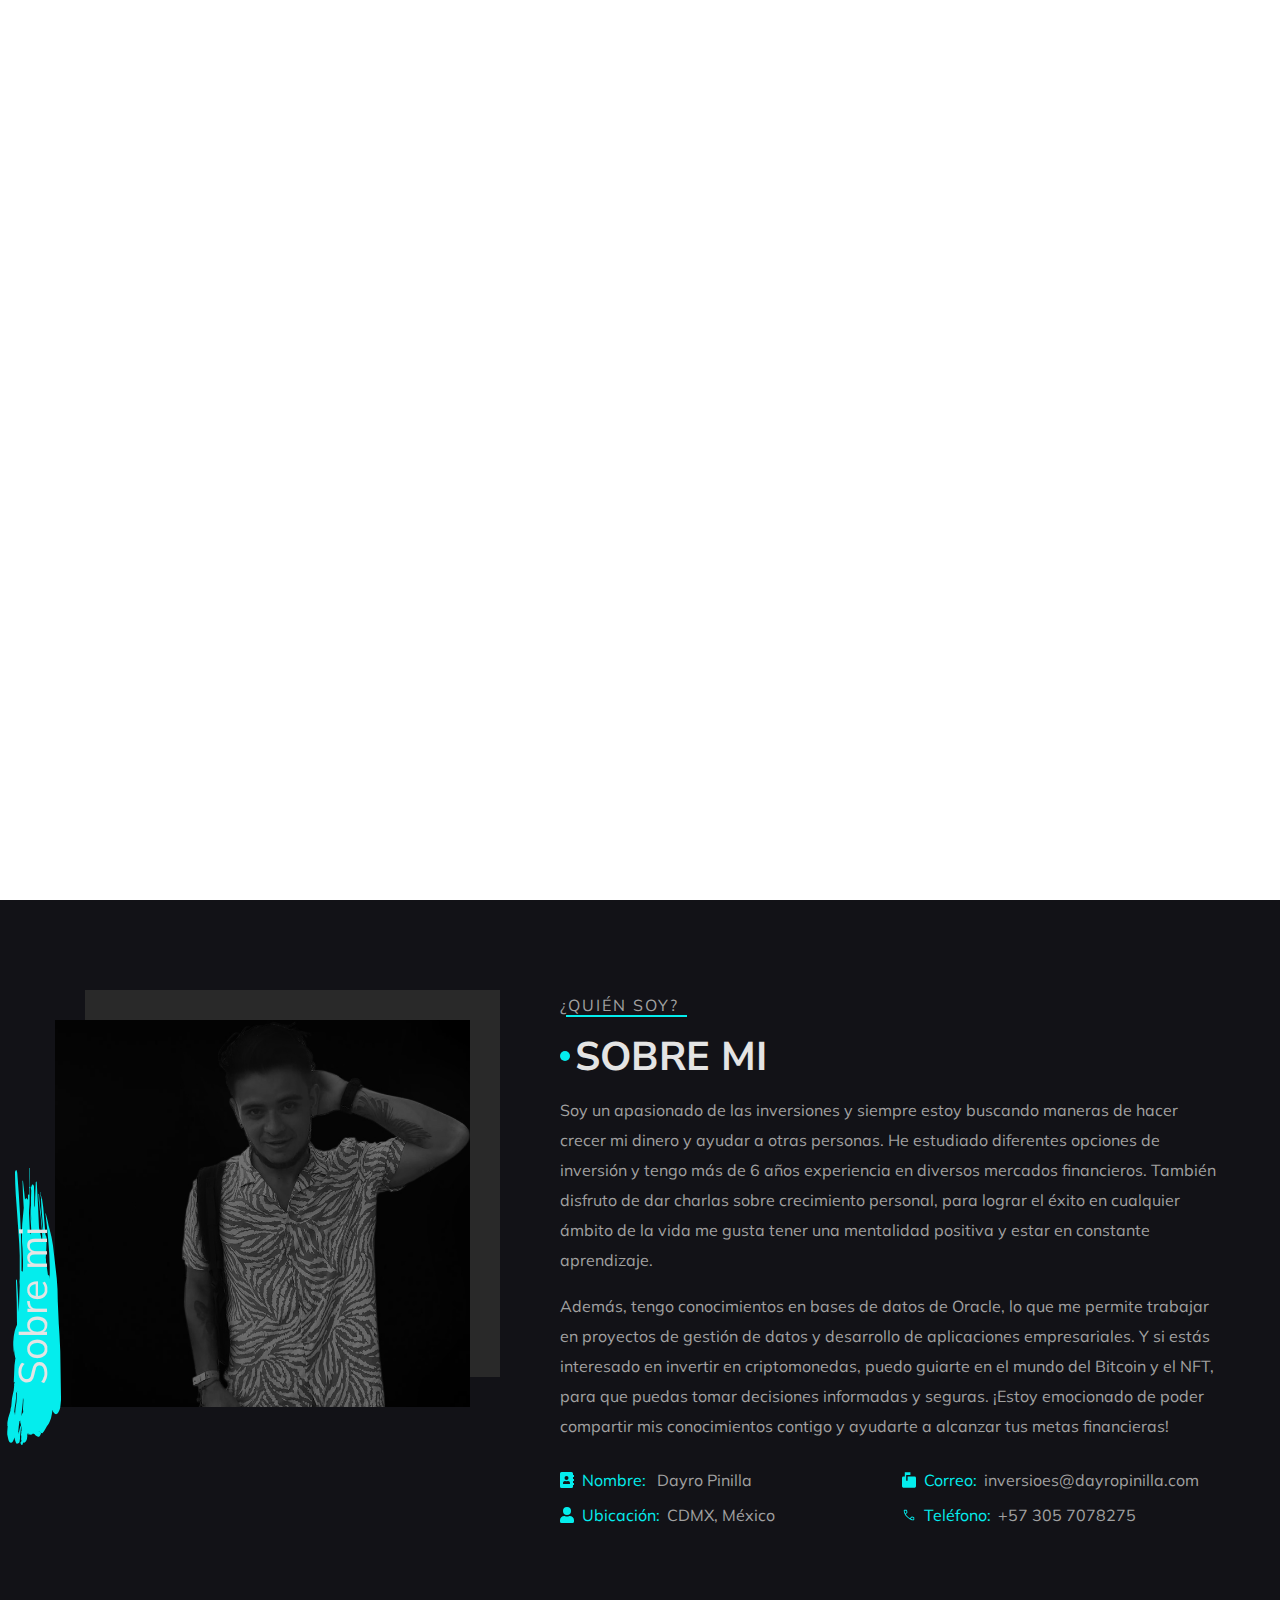
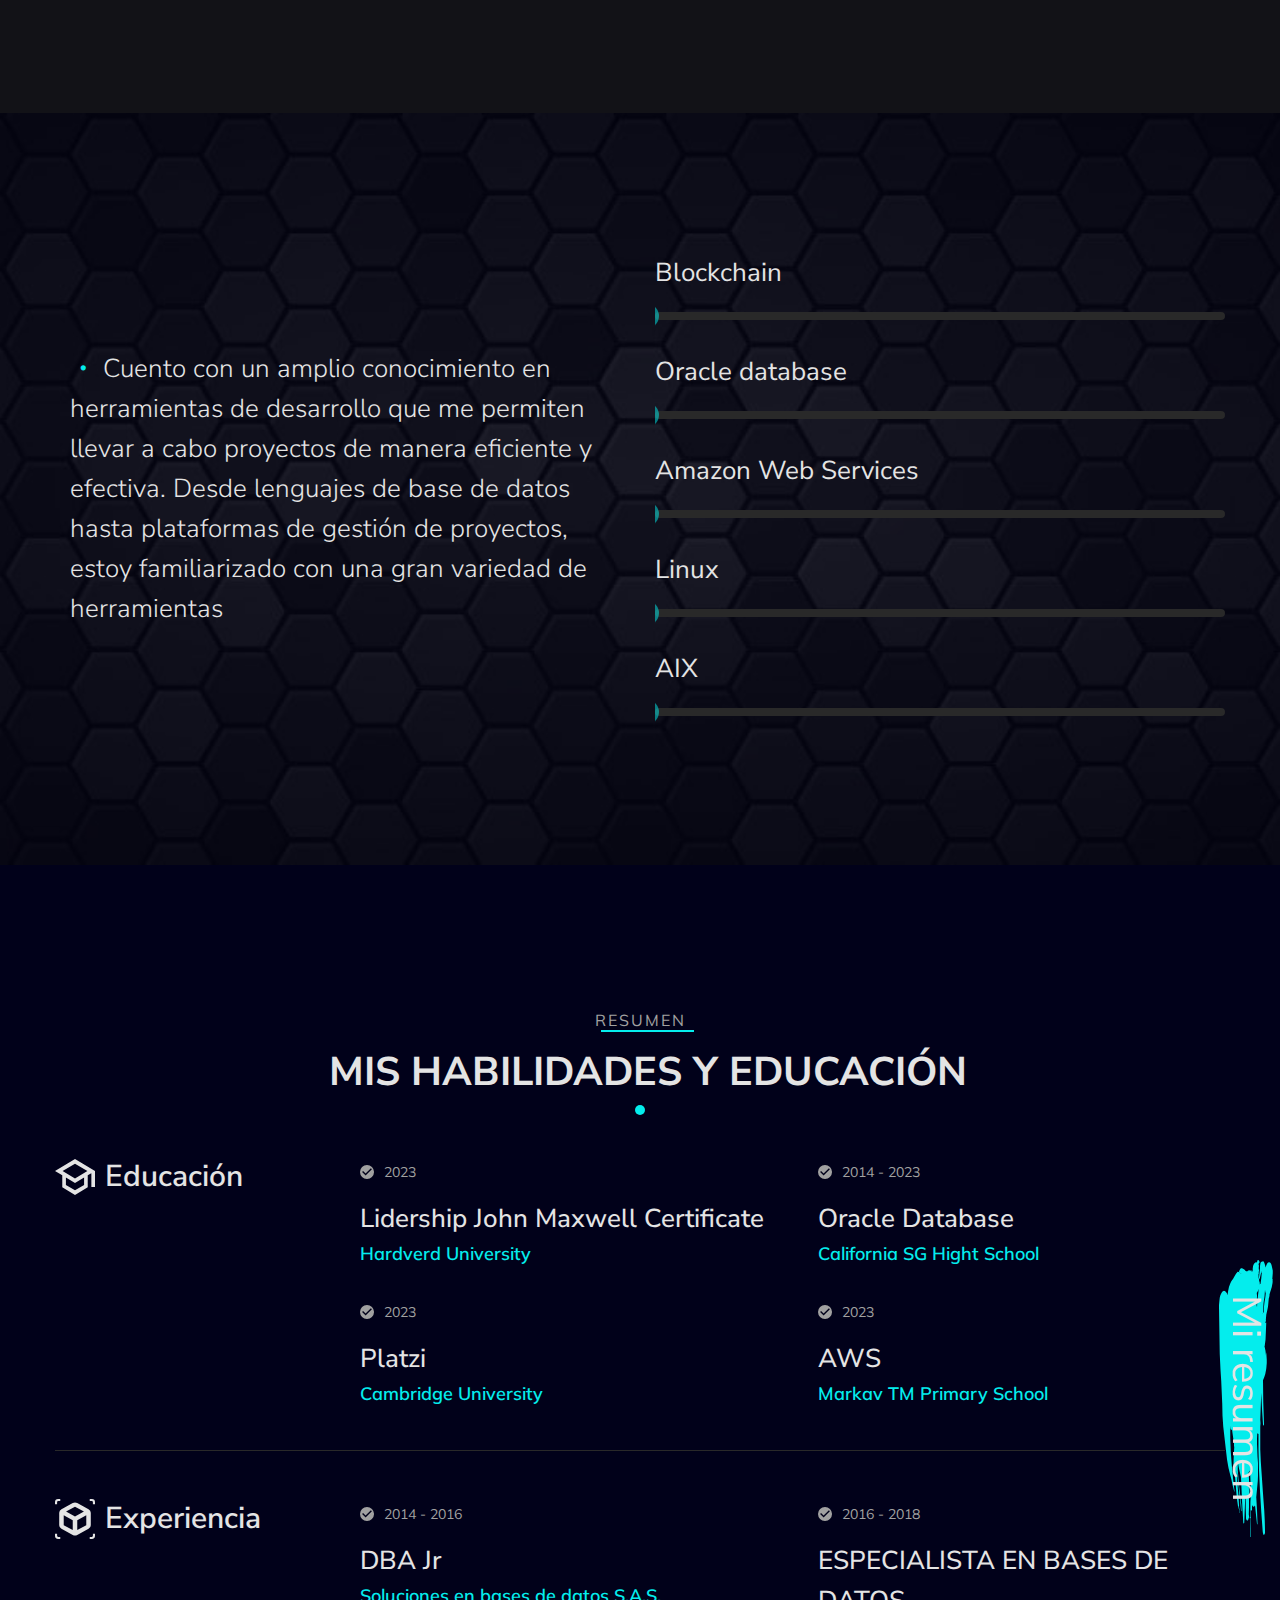
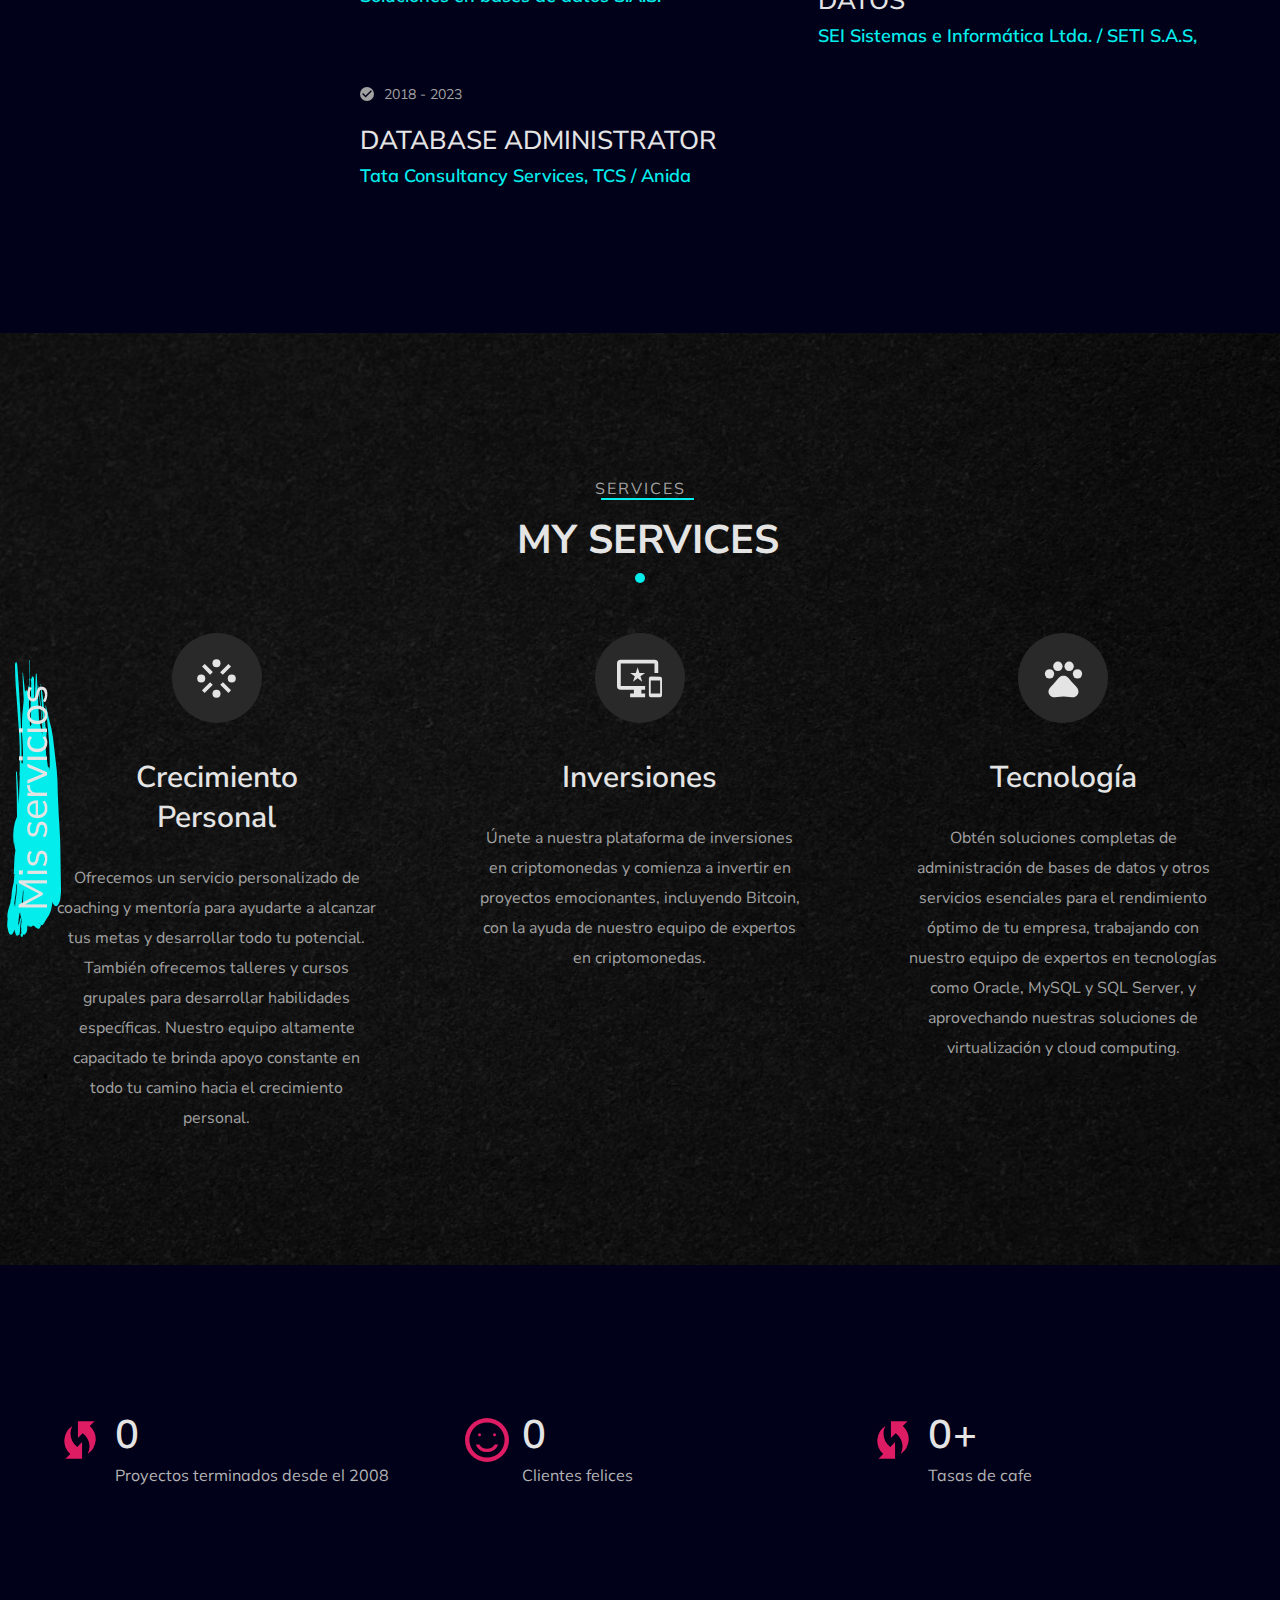
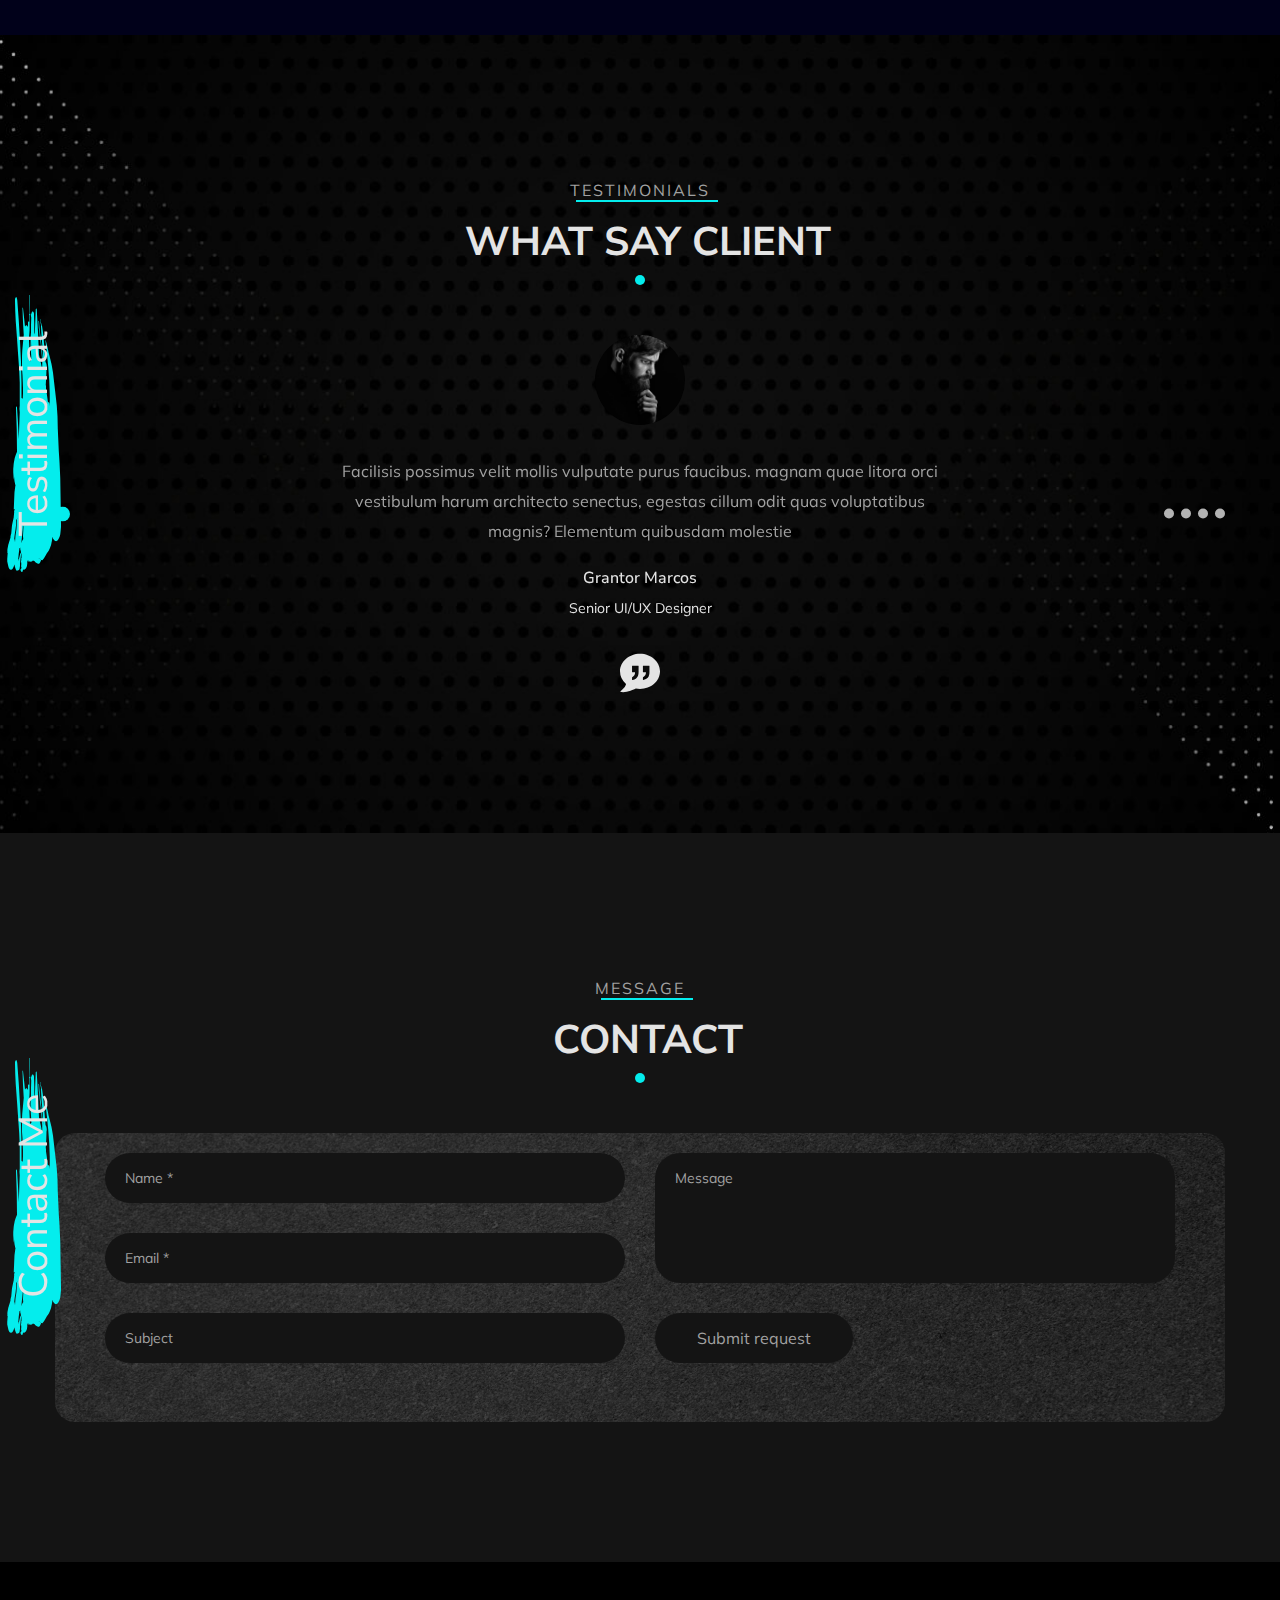
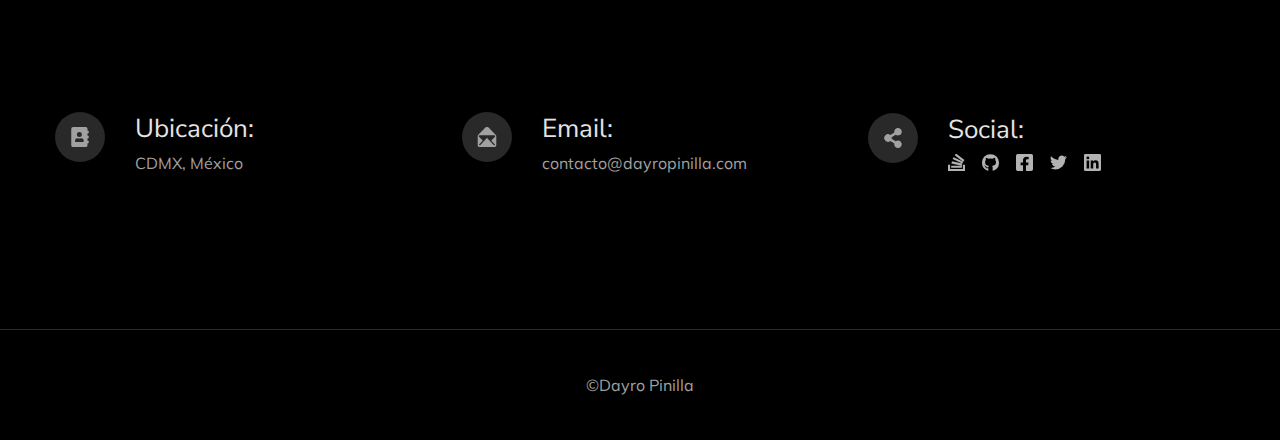
==== commit 937a9c9b: "update word" ====
--- a/index.html
+++ b/index.html
@@ -83,7 +83,7 @@
                     <li class="current"><a href="#home">Inicio</a></li>
                     <li><a href="#about">Sobre mi</a></li>
                     <li><a href="#services">Servicios</a></li>
-                    <li><a href="#contact">Contact</a></li>
+                    <li><a href="#contact">Contacto</a></li>
                 </ul>
             </nav>
 
@@ -280,7 +280,7 @@
                                         <li>
                                             <div class="item">
                                                 <img src="svg/phone.svg" alt="" class="svg" />
-                                                <p><span>Nacimiento:</span>+57 305 7078275</p>
+                                                <p><span>Teléfono:</span>+57 305 7078275</p>
                                             </div>
                                         </li>
                                     </ul>
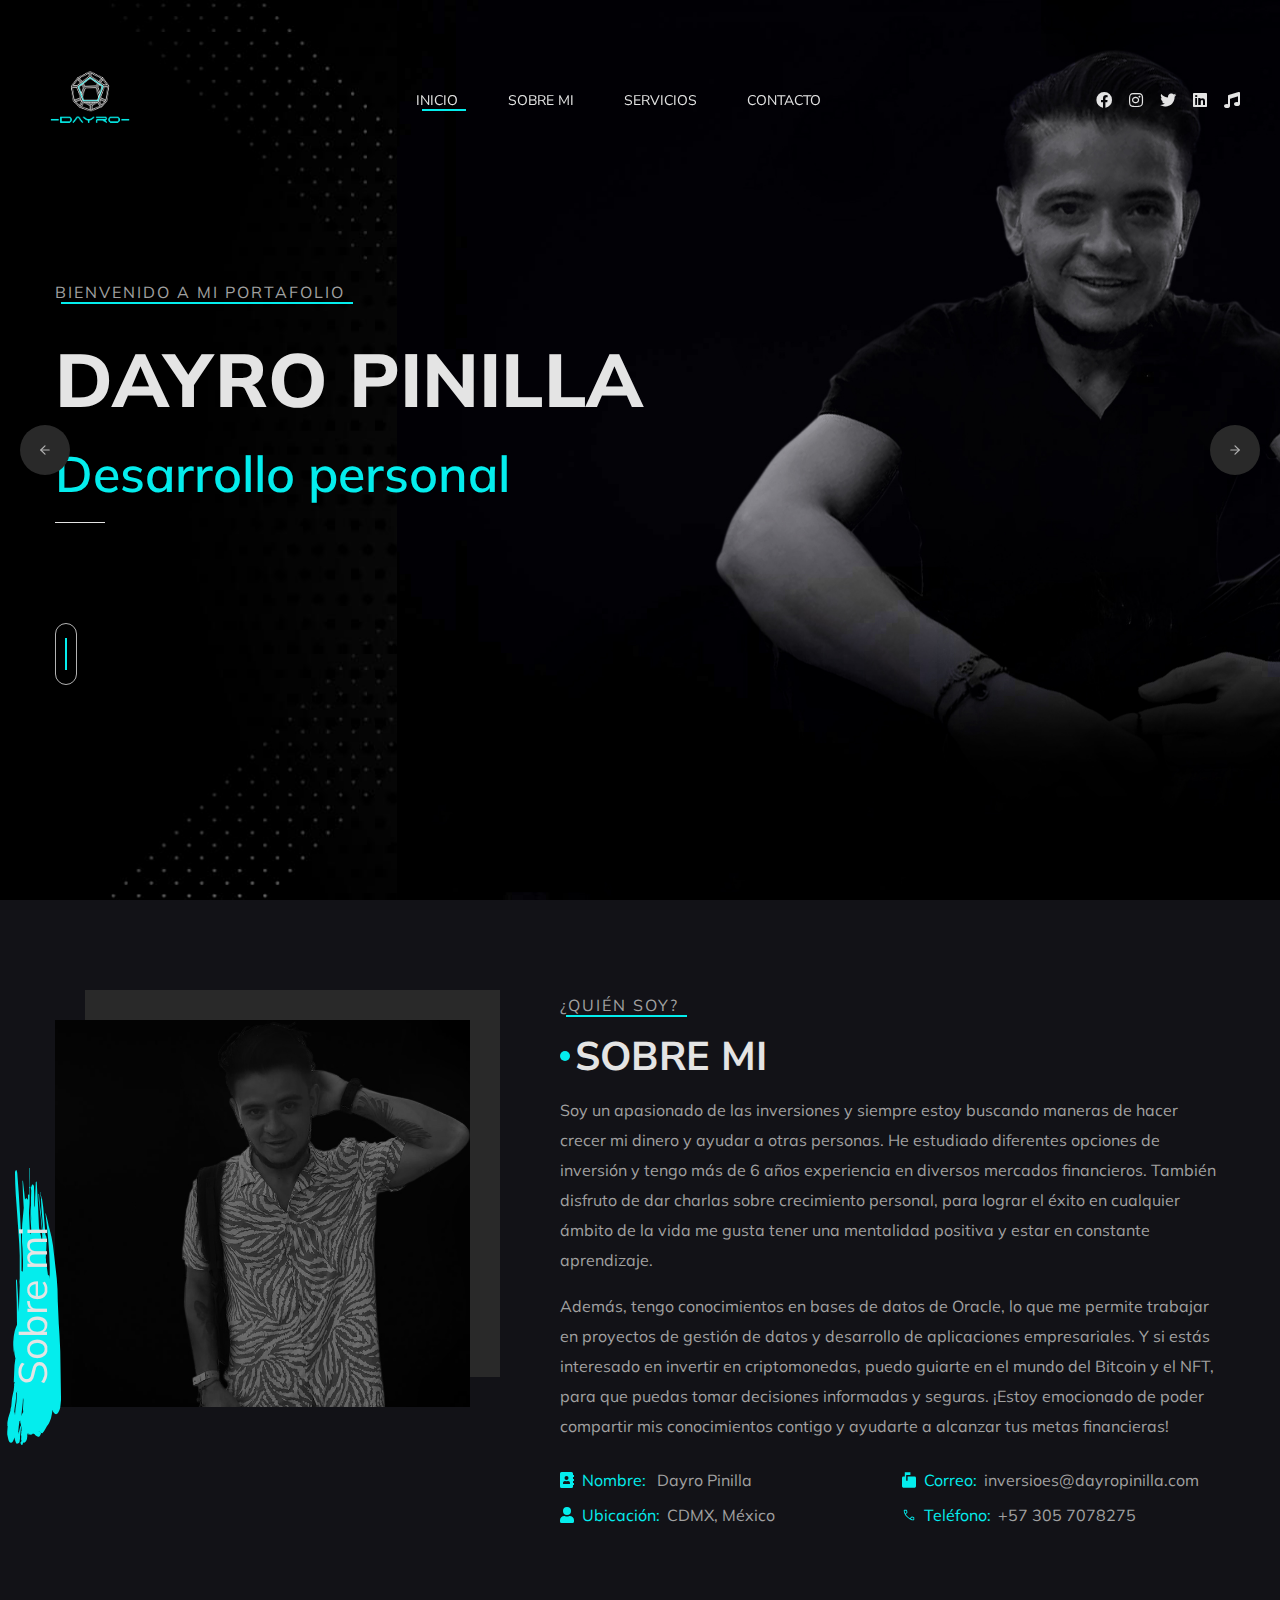
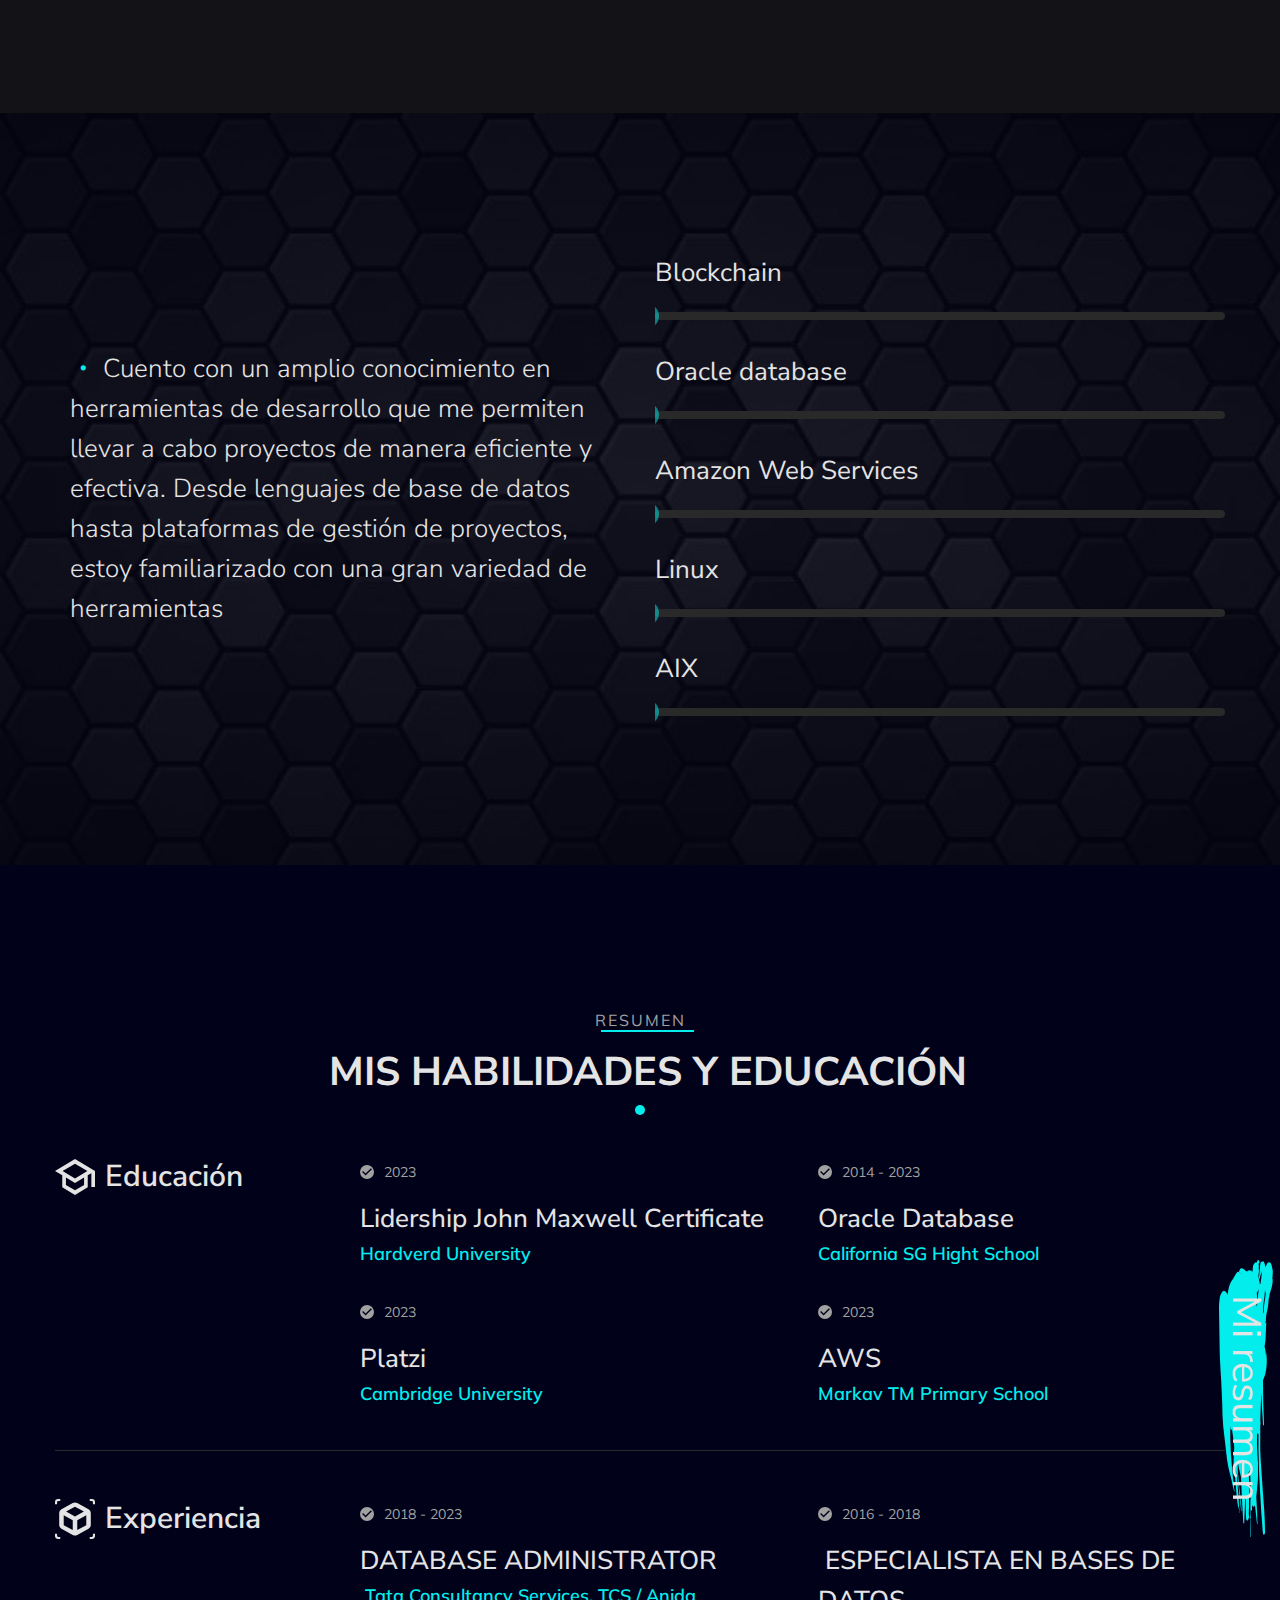
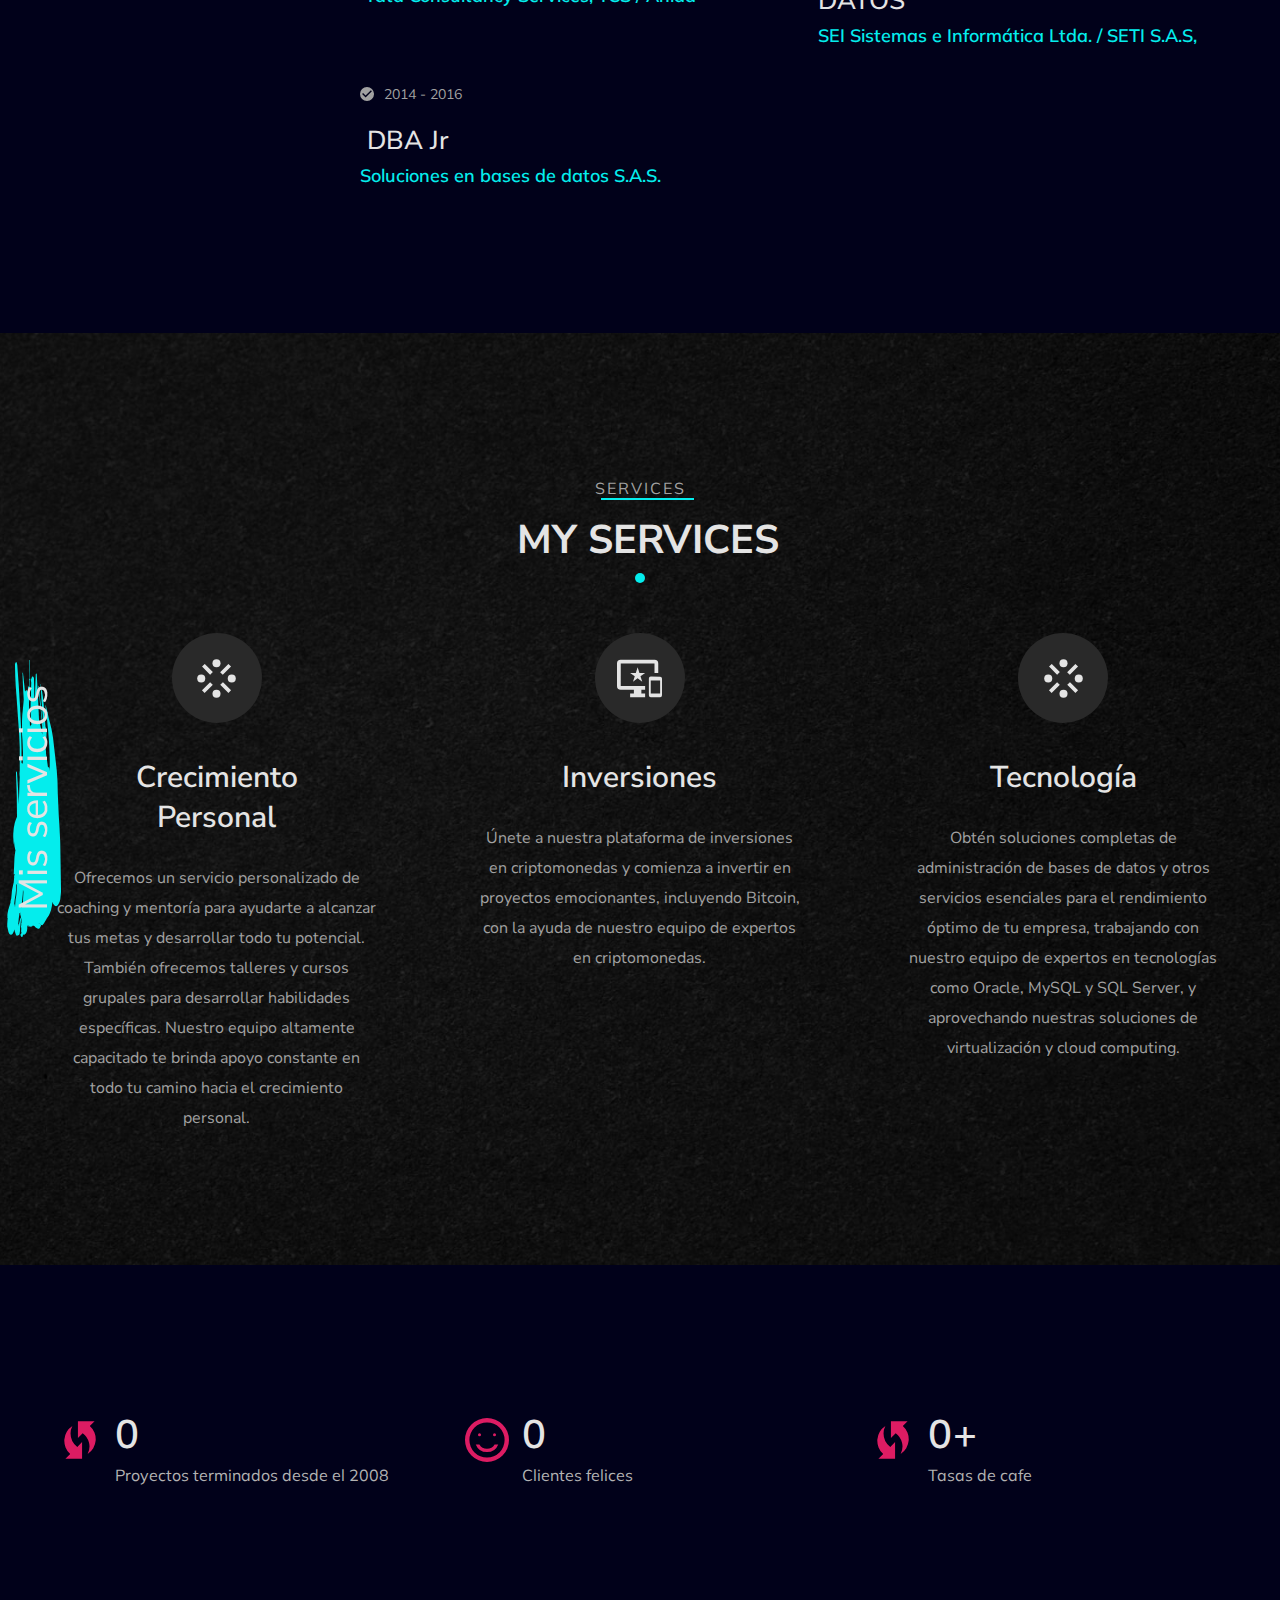
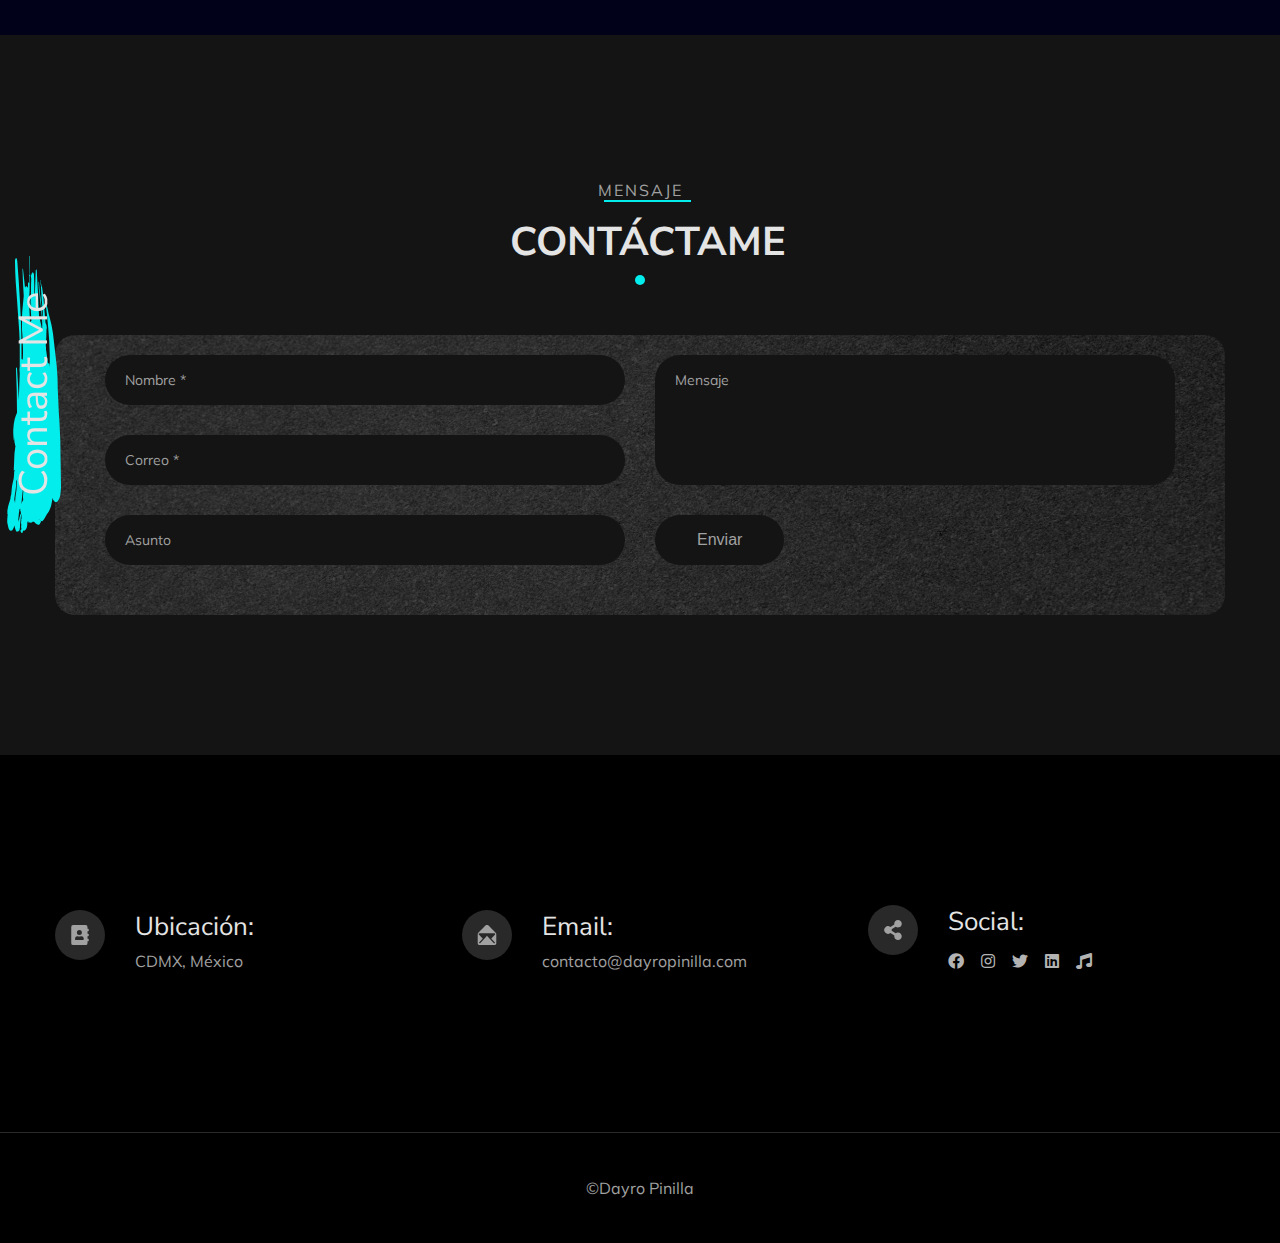
==== commit fa4f6cd1: "Update" ====
--- a/index.html
+++ b/index.html
@@ -4,619 +4,901 @@
 <!--[if IE 8]><html class="ie ie8" lang="en"> <![endif]-->
 <!--[if (gte IE 9)|!(IE)]><!-->
 <html lang="en">
-<!--<![endif]-->
-
-<style>
-    .logo__img{
-        width: 200px;
-    }
-</style>
-<head>
-    <meta http-equiv="Content-Type" content="text/html; charset=utf-8" />
-
-    <meta name="description" content="Barna" />
-    <meta name="author" content="ib-themes" />
-
-    <meta name="viewport" content="width=device-width, initial-scale=1, maximum-scale=1" />
-
-    <title>Dayro Pinilla</title>
-
-    <!-- Google Fonts -->
-    <link rel="preconnect" href="https://fonts.googleapis.com/" />
-    <link rel="preconnect" href="https://fonts.gstatic.com/" crossorigin />
-    <link
-        href="https://fonts.googleapis.com/css2?family=Mulish:ital,wght@0,200;0,300;0,400;0,500;0,600;0,700;0,800;0,900;1,200;1,300;1,400;1,500;1,600;1,700;1,800;1,900&amp;family=Nunito+Sans:ital,wght@0,200;0,300;0,400;0,600;0,700;0,800;0,900;1,200;1,300;1,400;1,600;1,700;1,800;1,900&amp;display=swap"
-        rel="stylesheet" />
-    <!-- /Google Fonts -->
-
-    <link rel="icon" href="img/favicon.ico" />
-    <!-- /Favicon -->
-
-    <!-- Styles -->
-    <link type="text/css" rel="stylesheet" href="css/base.css" />
-    <link type="text/css" rel="stylesheet" href="css/hamburger.css" />
-    <link type="text/css" rel="stylesheet" href="css/magnific-popup.css" />
-    <link type="text/css" rel="stylesheet" href="css/owl-carousel.css" />
-    <link type="text/css" rel="stylesheet" href="css/style.css" />
-
-</head>
-
-<body>
-    <!-- Preloader -->
-    <div id="preloader">
+    <!--<![endif]-->
+
+    <style>
+        .logo__img {
+            width: 100px;
+        }
+    </style>
+    <head>
+        <meta http-equiv="Content-Type" content="text/html; charset=utf-8" />
+
+        <meta name="description" content="Barna" />
+        <meta name="author" content="ib-themes" />
+
+        <meta
+            name="viewport"
+            content="width=device-width, initial-scale=1, maximum-scale=1"
+        />
+
+        <title>Dayro Pinilla</title>
+
+        <!-- Google Fonts -->
+        <link rel="preconnect" href="https://fonts.googleapis.com/" />
+        <link rel="preconnect" href="https://fonts.gstatic.com/" crossorigin />
+        <link
+            rel="stylesheet"
+            href="https://pro.fontawesome.com/releases/v5.10.0/css/all.css"
+        />
+        <link
+            href="https://fonts.googleapis.com/css2?family=Mulish:ital,wght@0,200;0,300;0,400;0,500;0,600;0,700;0,800;0,900;1,200;1,300;1,400;1,500;1,600;1,700;1,800;1,900&amp;family=Nunito+Sans:ital,wght@0,200;0,300;0,400;0,600;0,700;0,800;0,900;1,200;1,300;1,400;1,600;1,700;1,800;1,900&amp;display=swap"
+            rel="stylesheet"
+        />
+        <!-- /Google Fonts -->
+
+        <link rel="icon" href="img/favicon.ico" />
+        <!-- /Favicon -->
+
+        <!-- Styles -->
+        <link type="text/css" rel="stylesheet" href="css/base.css" />
+        <link type="text/css" rel="stylesheet" href="css/hamburger.css" />
+        <link type="text/css" rel="stylesheet" href="css/magnific-popup.css" />
+        <link type="text/css" rel="stylesheet" href="css/owl-carousel.css" />
+        <link type="text/css" rel="stylesheet" href="css/style.css" />
+    </head>
+
+    <body>
+        <!-- Preloader -->
+        <!-- <div id="preloader">
     <div class="loader_line"></div>
-  </div>
-    <!-- /Preloader -->
-
-    <!-- MODALBOX -->
-    <div class="barna_modalbox">
-        <div class="box_inner">
-            <div class="close">
-                <a href="#"><img class="svg" src="svg/cancel.svg" alt="" /></a>
-            </div>
-            <div class="modal_content">
-                <h3 class="fixed_title"></h3>
-
-                <div class="modal_in">
-                    <!-- Content comes from JS -->
+  </div> -->
+        <!-- /Preloader -->
+
+        <!-- MODALBOX -->
+        <div class="barna_modalbox">
+            <div class="box_inner">
+                <div class="close">
+                    <a href="#"
+                        ><img class="svg" src="svg/cancel.svg" alt=""
+                    /></a>
                 </div>
-
-                <div class="barna_prevnext" data-index="" data-from="">
-                    <div class="next"><a href="#">Next</a></div>
-                    <div class="prev"><a href="#">Prev</a></div>
+                <div class="modal_content">
+                    <h3 class="fixed_title"></h3>
+
+                    <div class="modal_in">
+                        <!-- Content comes from JS -->
+                    </div>
+
+                    <div class="barna_prevnext" data-index="" data-from="">
+                        <div class="next"><a href="#">Next</a></div>
+                        <div class="prev"><a href="#">Prev</a></div>
+                    </div>
                 </div>
             </div>
         </div>
-    </div>
-    <!-- /MODALBOX -->
-
-    <!-- Wrapper -->
-    <div class="barna__wrapper">
-        <!-- Header -->
-        <header class="header" id="header">
-            <div class="logo">
-                <a href="index.html"><img class="logo__img" src="img/logo.png" alt="" /></a>
+        <!-- /MODALBOX -->
+
+        <!-- Wrapper -->
+        <div class="barna__wrapper">
+            <!-- Header -->
+            <header class="header" id="header">
+                <div class="logo">
+                    <a href="index.html"
+                        ><img class="logo__img" src="img/logo.png" alt=""
+                    /></a>
+                </div>
+
+                <nav class="nav">
+                    <ul>
+                        <li class="current"><a href="#home">Inicio</a></li>
+                        <li><a href="#about">Sobre mi</a></li>
+                        <li><a href="#services">Servicios</a></li>
+                        <li><a href="#contact">Contacto</a></li>
+                    </ul>
+                </nav>
+
+                <div class="social">
+                    <ul>
+                        <li>
+                            <a href="https://www.facebook.com/DAYRO.PINILLA" target="_blank">
+                                <i
+                                    class="fab fa-facebook"
+                                ></i>
+                            </a>
+                        </li>
+                        <li>
+                            <a href="https://www.instagram.com/dayropinilla" target="_blank">
+                                <i
+                                    class="fab fa-instagram"
+                                ></i>
+                            </a>
+                        </li>
+                        <li>
+                            <a href="https://twitter.com/DayroPinilla" target="_blank">
+                                <i
+                                    class="fab fa-twitter"
+                                ></i>
+                            </a>
+                        </li>
+                        <li>
+                            <a href="https://www.linkedin.com/in/dayro-pinilla-01b388164/" target="_blank">
+                                <i
+                                    class="fab fa-linkedin"
+                                ></i>
+                            </a>
+                        </li>
+
+                        <li>
+                            <a href="https://www.tiktok.com/@dayropinilla" target="_blank">
+                                <i
+                                    class="fa fa-music"
+                                ></i>
+                            </a>
+                        </li>
+                    </ul>
+                </div>
+            </header>
+            <!-- /Header -->
+
+            <!-- Mobile Header -->
+            <div class="barna__mobile_header">
+                <div class="header_top">
+                    <a class="logo" href="index.html"
+                        ><img src="img/logo.png" alt=""
+                    /></a>
+
+                    <a href="#" class="hamb">
+                        <div class="hamburger hamburger--vortex">
+                            <div class="hamburger-box">
+                                <div class="hamburger-inner"></div>
+                            </div>
+                        </div>
+                    </a>
+                </div>
+                <div class="header_bottom">
+                    <ul>
+                        <li class="current"><a href="#home">Home</a></li>
+                        <li><a href="#about">About</a></li>
+                        <li><a href="#services">Services</a></li>
+                        <li><a href="#portfolio">Portfolio</a></li>
+                        <li><a href="#news">News</a></li>
+                        <li><a href="#contact">Contacto</a></li>
+                    </ul>
+                </div>
             </div>
-
-            <nav class="nav">
-                <ul>
-                    <li class="current"><a href="#home">Inicio</a></li>
-                    <li><a href="#about">Sobre mi</a></li>
-                    <li><a href="#services">Servicios</a></li>
-                    <li><a href="#contact">Contacto</a></li>
-                </ul>
-            </nav>
-
-            <div class="social">
-                <ul>
-                    <li>
-                        <a href="#" target="_blank"><img src="svg/social/stackoverflow.svg" alt="" class="svg" /></a>
-                    </li>
-                    <li>
-                        <a href="#" target="_blank"><img src="svg/social/github.svg" alt="" class="svg" /></a>
-                    </li>
-                    <li>
-                        <a href="#" target="_blank"><img src="svg/social/facebook.svg" alt="" class="svg" /></a>
-                    </li>
-                    <li>
-                        <a href="#" target="_blank"><img src="svg/social/twitter.svg" alt="" class="svg" /></a>
-                    </li>
-                    <li>
-                        <a href="#" target="_blank"><img src="svg/social/linkedin.svg" alt="" class="svg" /></a>
-                    </li>
-                </ul>
-            </div>
-        </header>
-        <!-- /Header -->
-
-        <!-- Mobile Header -->
-        <div class="barna__mobile_header">
-            <div class="header_top">
-                <a class="logo" href="index.html"><img src="img/logo.png" alt="" /></a>
-
-                <a href="#" class="hamb">
-                    <div class="hamburger hamburger--vortex">
-                        <div class="hamburger-box">
-                            <div class="hamburger-inner"></div>
-                        </div>
-                    </div>
-                </a>
-            </div>
-            <div class="header_bottom">
-                <ul>
-                    <li class="current"><a href="#home">Home</a></li>
-                    <li><a href="#about">About</a></li>
-                    <li><a href="#services">Services</a></li>
-                    <li><a href="#portfolio">Portfolio</a></li>
-                    <li><a href="#news">News</a></li>
-                    <li><a href="#contact">Contact</a></li>
-                </ul>
-            </div>
-        </div>
-        <!-- /Mobile Header -->
-
-        <!-- Main Wrapper -->
-        <div class="main">
-            <!-- Section Home -->
-            <section id="home">
-                <!-- Hero Header -->
-                <div class="barna__hero">
-                    <div class="owl-carousel">
-                        <div class="item">
-                            <div class="container">
-                                <div class="title_holder">
-                                    <p><span>Bienvenido a mi portafolio</span></p>
-                                    <h3>DAYRO PINILLA</h3>
-                                    <h5>Desarrollo personal</h5>
-                                    <span class="divider"></span>
+            <!-- /Mobile Header -->
+
+            <!-- Main Wrapper -->
+            <div class="main">
+                <!-- Section Home -->
+                <section id="home">
+                    <!-- Hero Header -->
+                    <div class="barna__hero">
+                        <div class="owl-carousel">
+                            <div class="item">
+                                <div class="container">
+                                    <div class="title_holder">
+                                        <p>
+                                            <span
+                                                >Bienvenido a mi
+                                                portafolio</span
+                                            >
+                                        </p>
+                                        <h3>DAYRO PINILLA</h3>
+                                        <h5>Desarrollo personal</h5>
+                                        <span class="divider"></span>
+                                    </div>
+                                </div>
+                                <div class="bg">
+                                    <div
+                                        class="bg1"
+                                        data-bg-img="img/slider/bg.jpg"
+                                    ></div>
+                                    <div
+                                        class="bg2"
+                                        data-bg-img="img/slider/1.jpg"
+                                    ></div>
                                 </div>
                             </div>
-                            <div class="bg">
-                                <div class="bg1" data-bg-img="img/slider/bg.jpg"></div>
-                                <div class="bg2" data-bg-img="img/slider/1.jpg"></div>
+                            <div class="item">
+                                <div class="container">
+                                    <div class="title_holder">
+                                        <p><span>Contactame</span></p>
+                                        <h3>Desarrollo Personal</h3>
+                                        <h5>Estrategias y formación</h5>
+                                        <span class="divider"></span>
+                                    </div>
+                                </div>
+                                <div class="bg">
+                                    <div
+                                        class="bg1"
+                                        data-bg-img="img/slider/bg.jpg"
+                                    ></div>
+                                    <div
+                                        class="bg2"
+                                        data-bg-img="img/slider/2.jpg"
+                                    ></div>
+                                </div>
                             </div>
-                        </div>
-                        <div class="item">
-                            <div class="container">
-                                <div class="title_holder">
-                                    <p><span>Contactame</span></p>
-                                    <h3>Desarrollo Personal</h3>
-                                    <h5>Estrategias y formación</h5>
-                                    <span class="divider"></span>
+                            <div class="item">
+                                <div class="container">
+                                    <div class="title_holder">
+                                        <p><span>Contactame</span></p>
+                                        <h3>Administrador Base de datos</h3>
+                                        <h5>DBA Oracle y otros motores</h5>
+                                        <span class="divider"></span>
+                                    </div>
+                                </div>
+                                <div class="bg">
+                                    <div
+                                        class="bg1"
+                                        data-bg-img="img/slider/bg.jpg"
+                                    ></div>
+                                    <div
+                                        class="bg2"
+                                        data-bg-img="img/slider/3.jpg"
+                                    ></div>
                                 </div>
                             </div>
-                            <div class="bg">
-                                <div class="bg1" data-bg-img="img/slider/bg.jpg"></div>
-                                <div class="bg2" data-bg-img="img/slider/2.jpg"></div>
-                            </div>
-                        </div>
-                        <div class="item">
-                            <div class="container">
-                                <div class="title_holder">
-                                    <p><span>Contactame</span></p>
-                                    <h3>Ingeniero Dase de Datos</h3>
-                                    <h5>Optimización y soluciones</h5>
-                                    <span class="divider"></span>
-                                </div>
-                            </div>
-                            <div class="bg">
-                                <div class="bg1" data-bg-img="img/slider/bg.jpg"></div>
-                                <div class="bg2" data-bg-img="img/slider/3.jpg"></div>
-                            </div>
-                        </div>
-                    </div>
-
-                    <div class="my__nav">
-                        <a href="#" class="prev"><img src="svg/left.svg" alt="" class="svg" /></a>
-                        <a href="#" class="next"><img src="svg/left.svg" alt="" class="svg" /></a>
-                    </div>
-                </div>
-                <!-- /Hero Header -->
-            </section>
-            <!-- /Section Home -->
-
-            <!-- Section About -->
-            <section id="about">
-                <div class="barna__section_title">
-                    <div class="title">
-                        <h3>Sobre mi</h3>
-                        <img src="svg/shape.svg" alt="" class="svg" />
-                    </div>
-                </div>
-
-                <!-- Partners -->
-                <br>
-                <br>
-                <br>
-                <!-- /Partners -->
-
-                <!-- About -->
-                <div class="barna__about">
-                    <div class="container">
-                        <div class="in">
-                            <div class="left">
-                                <div class="img_holder">
-                                    <img src="img/about/1.jpg" alt="" />
-                                </div>
-                            </div>
-
-                            <div class="right">
-                                <!-- Main Title -->
-                                <div class="barna__title">
-                                    <p><span>¿Quién soy?</span></p>
-                                    <h3>Sobre mi</h3>
-                                </div>
-                                <!-- /Main Title -->
-
-                                <div class="desc">
-                                    <p>
-                                        Soy un apasionado de las inversiones y siempre estoy buscando maneras de hacer
-                                        crecer mi dinero y
-                                        ayudar a otras personas. He
-                                        estudiado diferentes opciones de inversión y tengo más de 6 años experiencia en
-                                        diversos mercados
-                                        financieros.
-                                        También disfruto de dar charlas sobre crecimiento personal, para lograr el éxito
-                                        en
-                                        cualquier ámbito de la vida me gusta tener una mentalidad positiva y estar en
-                                        constante
-                                        aprendizaje.
-                                    </p>
-                                    <p>
-                                        Además, tengo conocimientos en bases de datos de Oracle, lo que me permite
-                                        trabajar en proyectos de
-                                        gestión de datos y desarrollo de aplicaciones empresariales. Y si estás
-                                        interesado en invertir en
-                                        criptomonedas, puedo guiarte en el mundo del Bitcoin y el NFT, para que puedas
-                                        tomar decisiones
-                                        informadas y seguras. ¡Estoy emocionado de poder compartir mis conocimientos
-                                        contigo y ayudarte a
-                                        alcanzar tus metas financieras!
-                                    </p>
-                                </div>
-
-                                <div class="list">
-                                    <ul>
-                                        <li>
-                                            <div class="item">
-                                                <img src="svg/address.svg" alt="" class="svg" />
-                                                <p><span>Nombre:</span>
-                                                    <Datag>Dayro Pinilla</Datag>
-                                                </p>
-                                            </div>
-                                        </li>
-                                        <li>
-                                            <div class="item">
-                                                <img src="svg/mailbox.svg" alt="" class="svg" />
-                                                <p><span>Correo:</span>inversioes@dayropinilla.com</p>
-                                            </div>
-                                        </li>
-                                        <li>
-                                            <div class="item">
-                                                <img src="svg/user.svg" alt="" class="svg" />
-                                                <p><span>Ubicación:</span>CDMX, México</p>
-                                            </div>
-                                        </li>
-                                        <li>
-                                            <div class="item">
-                                                <img src="svg/phone.svg" alt="" class="svg" />
-                                                <p><span>Teléfono:</span>+57 305 7078275</p>
-                                            </div>
-                                        </li>
-                                    </ul>
-                                </div>
-                                <!-- <div class="button">
-                                    <a href="img/logo.png" download>Download
-                                        <span class="text"><span>CV</span><span>CV</span></span></a>
-                                </div> -->
-                            </div>
-                        </div>
-                    </div>
-                </div>
-                <!-- /About -->
-            </section>
-            <!-- /Section About -->
-
-            <!-- Section Skills -->
-            <section id="skills" data-bg-img="img/skills/bg.jpg">
-                <div class="bg"></div>
-
-                <div class="container">
-                    <div class="in">
-
-                        <div class="left">
-                            <p> <span class="dot"> <b>・</b> </span>
-                                Cuento con un amplio conocimiento en herramientas de desarrollo que me permiten llevar a
-                                cabo proyectos de manera eficiente y efectiva. Desde lenguajes de base de datos hasta
-                                plataformas de gestión de proyectos, estoy familiarizado con una gran variedad de
-                                herramientas
-                            </p>
-                        </div>
-                        <div class="right">
-                            <div class="barna__progress">
-                                <div class="progress_item" data-value="90">
-                                    <div class="progress_top">
-                                        <h3 class="progress_title">Blockchain</h3>
-                                        <span class="progress_percent"></span>
-                                    </div>
-                                    <div class="progress_bgwrap">
-                                        <div class="progress_bg"><span></span></div>
-                                    </div>
-                                </div>
-
-                                <div class="progress_item" data-value="100">
-                                    <div class="progress_top">
-                                        <h3 class="progress_title">Oracle database</h3>
-                                        <span class="progress_percent"></span>
-                                    </div>
-                                    <div class="progress_bgwrap">
-                                        <div class="progress_bg"><span></span></div>
-                                    </div>
-                                </div>
-                                <div class="progress_item" data-value="80">
-                                    <div class="progress_top">
-                                        <h3 class="progress_title">Amazon Web Services</h3>
-                                        <span class="progress_percent"></span>
-                                    </div>
-                                    <div class="progress_bgwrap">
-                                        <div class="progress_bg"><span></span></div>
-                                    </div>
-                                </div>
-                                <div class="progress_item" data-value="100">
-                                    <div class="progress_top">
-                                        <h3 class="progress_title">Linux</h3>
-                                        <span class="progress_percent"></span>
-                                    </div>
-                                    <div class="progress_bgwrap">
-                                        <div class="progress_bg"><span></span></div>
-                                    </div>
-                                </div>
-                                <div class="progress_item" data-value="100">
-                                    <div class="progress_top">
-                                        <h3 class="progress_title">AIX</h3>
-                                        <span class="progress_percent"></span>
-                                    </div>
-                                    <div class="progress_bgwrap">
-                                        <div class="progress_bg"><span></span></div>
-                                    </div>
-                                </div>
-                            </div>
-                        </div>
-                    </div>
-                </div>
-            </section>
-            <!-- Section Skills -->
-
-            <!-- Section Resume -->
-            <section id="resume">
-                <div class="barna__section_title right">
-                    <div class="title">
-                        <h3>Mi resumen</h3>
-                        <img src="svg/shape.svg" alt="" class="svg" />
-                    </div>
-                </div>
-
-                <div class="container">
-                    <!-- Main Title -->
-                    <div class="barna__title center">
-                        <p><span>Resumen</span></p>
-                        <h3>Mis habilidades y educación</h3>
-                    </div>
-                    <!-- /Main Title -->
-
-                    <!-- Resume List -->
-                    <div class="barna__resume_list">
-                        <ul class="resume">
-                            <!-- Resume: Item #1 -->
-                            <li class="resume_item">
-                                <div class="item_wrapper">
-                                    <div class="left">
-                                        <img src="svg/education.svg" alt="" class="svg" />
-                                        <h3>Educación</h3>
-                                    </div>
-                                    <div class="right">
+                        </div>
+
+                        <div class="my__nav">
+                            <a href="#" class="prev"
+                                ><img src="svg/left.svg" alt="" class="svg"
+                            /></a>
+                            <a href="#" class="next"
+                                ><img src="svg/left.svg" alt="" class="svg"
+                            /></a>
+                        </div>
+                    </div>
+                    <!-- /Hero Header -->
+                </section>
+                <!-- /Section Home -->
+
+                <!-- Section About -->
+                <section id="about">
+                    <div class="barna__section_title">
+                        <div class="title">
+                            <h3>Sobre mi</h3>
+                            <img src="svg/shape.svg" alt="" class="svg" />
+                        </div>
+                    </div>
+
+                    <!-- Partners -->
+                    <br />
+                    <br />
+                    <br />
+                    <!-- /Partners -->
+
+                    <!-- About -->
+                    <div class="barna__about">
+                        <div class="container">
+                            <div class="in">
+                                <div class="left">
+                                    <div class="img_holder">
+                                        <img src="img/about/1.jpg" alt="" />
+                                    </div>
+                                </div>
+
+                                <div class="right">
+                                    <!-- Main Title -->
+                                    <div class="barna__title">
+                                        <p><span>¿Quién soy?</span></p>
+                                        <h3>Sobre mi</h3>
+                                    </div>
+                                    <!-- /Main Title -->
+
+                                    <div class="desc">
+                                        <p>
+                                            Soy un apasionado de las inversiones
+                                            y siempre estoy buscando maneras de
+                                            hacer crecer mi dinero y ayudar a
+                                            otras personas. He estudiado
+                                            diferentes opciones de inversión y
+                                            tengo más de 6 años experiencia en
+                                            diversos mercados financieros.
+                                            También disfruto de dar charlas
+                                            sobre crecimiento personal, para
+                                            lograr el éxito en cualquier ámbito
+                                            de la vida me gusta tener una
+                                            mentalidad positiva y estar en
+                                            constante aprendizaje.
+                                        </p>
+                                        <p>
+                                            Además, tengo conocimientos en bases
+                                            de datos de Oracle, lo que me
+                                            permite trabajar en proyectos de
+                                            gestión de datos y desarrollo de
+                                            aplicaciones empresariales. Y si
+                                            estás interesado en invertir en
+                                            criptomonedas, puedo guiarte en el
+                                            mundo del Bitcoin y el NFT, para que
+                                            puedas tomar decisiones informadas y
+                                            seguras. ¡Estoy emocionado de poder
+                                            compartir mis conocimientos contigo
+                                            y ayudarte a alcanzar tus metas
+                                            financieras!
+                                        </p>
+                                    </div>
+
+                                    <div class="list">
                                         <ul>
                                             <li>
                                                 <div class="item">
+                                                    <img
+                                                        src="svg/address.svg"
+                                                        alt=""
+                                                        class="svg"
+                                                    />
                                                     <p>
-                                                        <img src="svg/check.svg" alt="" class="svg" />2023
+                                                        <span>Nombre:</span>
+                                                        <Datag
+                                                            >Dayro
+                                                            Pinilla</Datag
+                                                        >
                                                     </p>
-                                                    <h3>Lidership John Maxwell Certificate</h3>
-                                                    <h5>Hardverd University</h5>
                                                 </div>
                                             </li>
                                             <li>
                                                 <div class="item">
+                                                    <img
+                                                        src="svg/mailbox.svg"
+                                                        alt=""
+                                                        class="svg"
+                                                    />
                                                     <p>
-                                                        <img src="svg/check.svg" alt="" class="svg" />2014 - 2023
+                                                        <span>Correo:</span
+                                                        >inversioes@dayropinilla.com
                                                     </p>
-                                                    <h3>Oracle Database</h3>
-                                                    <h5>California SG Hight School</h5>
                                                 </div>
                                             </li>
                                             <li>
                                                 <div class="item">
+                                                    <img
+                                                        src="svg/user.svg"
+                                                        alt=""
+                                                        class="svg"
+                                                    />
                                                     <p>
-                                                        <img src="svg/check.svg" alt="" class="svg" />2023
+                                                        <span>Ubicación:</span
+                                                        >CDMX, México
                                                     </p>
-                                                    <h3>Platzi</h3>
-                                                    <h5>Cambridge University</h5>
                                                 </div>
                                             </li>
                                             <li>
                                                 <div class="item">
+                                                    <img
+                                                        src="svg/phone.svg"
+                                                        alt=""
+                                                        class="svg"
+                                                    />
                                                     <p>
-                                                        <img src="svg/check.svg" alt="" class="svg" />2023
+                                                        <span>Teléfono:</span
+                                                        >+57 305 7078275
                                                     </p>
-                                                    <h3>AWS</h3>
-                                                    <h5>Markav TM Primary School</h5>
                                                 </div>
                                             </li>
                                         </ul>
                                     </div>
-                                </div>
-                            </li>
-                            <!-- Resume: Item #1 -->
-
-                            <!-- Resume: Item #2 -->
-                            <li class="resume_item">
-                                <div class="item_wrapper">
-                                    <div class="left">
-                                        <img src="svg/experience.svg" alt="" class="svg" />
-                                        <h3>Experiencia</h3>
-                                    </div>
-                                    <div class="right">
-                                        <ul>
-                                            <li>
-                                                <div class="item">
-                                                    <p>
-                                                        <img src="svg/check.svg" alt="" class="svg" /> 2014 - 2016
-                                                    </p>
-                                                    <h3>DBA Jr</h3>
-                                                    <h5>Soluciones en bases de datos S.A.S.</h5>
-                                                </div>
-                                            </li>
-                                            <li>
-                                                <div class="item">
-                                                    <p>
-                                                        <img src="svg/check.svg" alt="" class="svg" /> 2016 - 2018
-                                                    </p>
-                                                    <h3>ESPECIALISTA EN BASES DE DATOS</h3>
-                                                    <h5>SEI Sistemas e Informática Ltda. / SETI S.A.S,</h5>
-                                                </div>
-                                            </li>
-                                            <li>
-                                                <div class="item">
-                                                    <p>
-                                                        <img src="svg/check.svg" alt="" class="svg" /> 2018 - 2023
-                                                    </p>
-                                                    <h3>DATABASE ADMINISTRATOR</h3>
-                                                    <h5>Tata Consultancy Services, TCS / Anida</h5>
-                                                </div>
-                                            </li>
-                                        </ul>
-                                    </div>
-                                </div>
-                            </li>
-                            <!-- Resume: Item #2 -->
-                        </ul>
-                    </div>
-                    <!-- /Resume List -->
-                </div>
-            </section>
-            <!-- /Section Resume -->
-
-            <!-- Section Services -->
-            <section id="services" data-bg-img="img/services/bg.jpg">
-                <div class="barna__section_title">
-                    <div class="title">
-                        <h3>Mis servicios</h3>
-                        <img src="svg/shape.svg" alt="" class="svg" />
-                    </div>
-                </div>
-
-                <div class="container">
-                    <!-- Main Title -->
-                    <div class="barna__title center">
-                        <p><span>Services</span></p>
-                        <h3>My Services</h3>
-                    </div>
-                    <!-- /Main Title -->
-
-                    <!-- Services List -->
-                    <div class="barna__services">
-                        <ul>
-                            <li>
-                                <div class="item">
-                                    <div class="icon">
-                                        <img src="svg/service-3.svg" alt="" class="svg" />
-                                    </div>
-                                    <h3>
-                                        <span>Crecimiento Personal</span>
-                                        <img src="svg/shape.svg" alt="" class="svg" />
-                                    </h3>
-                                    <p>
-                                        Ofrecemos un servicio personalizado de coaching y mentoría para ayudarte a
-                                        alcanzar tus metas y desarrollar todo tu potencial. También ofrecemos talleres y
-                                        cursos grupales para desarrollar habilidades específicas. Nuestro equipo
-                                        altamente capacitado te brinda apoyo constante en todo tu camino hacia el
-                                        crecimiento personal.
-                                    </p>
-                                </div>
-                            </li>
-                            <li>
-                                <div class="item">
-                                    <div class="icon">
-                                        <img src="svg/service-1.svg" alt="" class="svg" />
-                                    </div>
-                                    <h3>
-                                        <span>Inversiones </span>
-                                        <img src="svg/shape.svg" alt="" class="svg" />
-                                    </h3>
-                                    <p>
-                                        Únete a nuestra plataforma de inversiones en criptomonedas y comienza a invertir
-                                        en proyectos emocionantes, incluyendo Bitcoin, con la ayuda de nuestro equipo de
-                                        expertos en criptomonedas.
-                                    </p>
-                                </div>
-                            </li>
-                            <li>
-                                <div class="item">
-                                    <div class="icon">
-                                        <img src="svg/service-2.svg" alt="" class="svg" />
-                                    </div>
-                                    <h3>
-                                        <span>Tecnología</span>
-                                        <img src="svg/shape.svg" alt="" class="svg" />
-                                    </h3>
-                                    <p>
-                                        Obtén soluciones completas de administración de bases de datos y otros servicios
-                                        esenciales para el rendimiento óptimo de tu empresa, trabajando con nuestro
-                                        equipo de expertos en tecnologías como Oracle, MySQL y SQL Server, y
-                                        aprovechando nuestras soluciones de virtualización y cloud computing.
-                                    </p>
-                                </div>
-                            </li>
-                            
-                        </ul>
-                    </div>
-                    <!-- /Services List -->
-                </div>
-            </section>
-            <!-- /Section Services -->
-
-            <!-- Section Portfolio -->
-       
-            <!-- /Section Portfolio -->
-
-            <!-- Section Counter -->
-            <section id="counter">
-                <div class="container">
-                    <div class="barna__counters">
-                        <ul>
-                            <li>
-                                <div class="item">
-                                    <div class="icon">
-                                        <img src="svg/counter-1.svg" alt="" class="svg" />
-                                    </div>
-                                    <h3>
-                                        <span class="barna__counter" data-from="0" data-to="35" data-speed="3000"
-                                            data-decimals="0">0</span>
-                                    </h3>
-                                    <p>Proyectos terminados desde el  2008</p>
-                                </div>
-                            </li>
-                            <li>
-                                <div class="item">
-                                    <div class="icon">
-                                        <img src="svg/counter-2.svg" alt="" class="svg" />
-                                    </div>
-                                    <h3>
-                                        <span class="barna__counter" data-from="0" data-to="50" data-speed="3000"
-                                            data-decimals="0">0</span>
-                                    </h3>
-                                    <p>Clientes felices</p>
-                                </div>
-                            </li>
-                            <li>
-                                <div class="item">
-                                    <div class="icon">
-                                        <img src="svg/counter-1.svg" alt="" class="svg" />
-                                    </div>
-                                    <h3>
-                                        <span class="barna__counter" data-from="0" data-to="5256" data-speed="3000"
-                                            data-decimals="0">0</span>+
-                                    </h3>
-                                    <p>Tasas de cafe</p>
-                                </div>
-                            </li>
-                        </ul>
-                    </div>
-                </div>
-            </section>
-            <!-- /Section Counter -->
-
-            <!-- Section Testimonials -->
+                                    <!-- <div class="button">
+                                    <a href="img/logo.png" download>Download
+                                        <span class="text"><span>CV</span><span>CV</span></span></a>
+                                </div> -->
+                                </div>
+                            </div>
+                        </div>
+                    </div>
+                    <!-- /About -->
+                </section>
+                <!-- /Section About -->
+
+                <!-- Section Skills -->
+                <section id="skills" data-bg-img="img/skills/bg.jpg">
+                    <div class="bg"></div>
+
+                    <div class="container">
+                        <div class="in">
+                            <div class="left">
+                                <p>
+                                    <span class="dot"> <b>・</b> </span>
+                                    Cuento con un amplio conocimiento en
+                                    herramientas de desarrollo que me permiten
+                                    llevar a cabo proyectos de manera eficiente
+                                    y efectiva. Desde lenguajes de base de datos
+                                    hasta plataformas de gestión de proyectos,
+                                    estoy familiarizado con una gran variedad de
+                                    herramientas
+                                </p>
+                            </div>
+                            <div class="right">
+                                <div class="barna__progress">
+                                    <div class="progress_item" data-value="90">
+                                        <div class="progress_top">
+                                            <h3 class="progress_title">
+                                                Blockchain
+                                            </h3>
+                                            <span
+                                                class="progress_percent"
+                                            ></span>
+                                        </div>
+                                        <div class="progress_bgwrap">
+                                            <div class="progress_bg">
+                                                <span></span>
+                                            </div>
+                                        </div>
+                                    </div>
+
+                                    <div class="progress_item" data-value="100">
+                                        <div class="progress_top">
+                                            <h3 class="progress_title">
+                                                Oracle database
+                                            </h3>
+                                            <span
+                                                class="progress_percent"
+                                            ></span>
+                                        </div>
+                                        <div class="progress_bgwrap">
+                                            <div class="progress_bg">
+                                                <span></span>
+                                            </div>
+                                        </div>
+                                    </div>
+                                    <div class="progress_item" data-value="80">
+                                        <div class="progress_top">
+                                            <h3 class="progress_title">
+                                                Amazon Web Services
+                                            </h3>
+                                            <span
+                                                class="progress_percent"
+                                            ></span>
+                                        </div>
+                                        <div class="progress_bgwrap">
+                                            <div class="progress_bg">
+                                                <span></span>
+                                            </div>
+                                        </div>
+                                    </div>
+                                    <div class="progress_item" data-value="100">
+                                        <div class="progress_top">
+                                            <h3 class="progress_title">
+                                                Linux
+                                            </h3>
+                                            <span
+                                                class="progress_percent"
+                                            ></span>
+                                        </div>
+                                        <div class="progress_bgwrap">
+                                            <div class="progress_bg">
+                                                <span></span>
+                                            </div>
+                                        </div>
+                                    </div>
+                                    <div class="progress_item" data-value="100">
+                                        <div class="progress_top">
+                                            <h3 class="progress_title">AIX</h3>
+                                            <span
+                                                class="progress_percent"
+                                            ></span>
+                                        </div>
+                                        <div class="progress_bgwrap">
+                                            <div class="progress_bg">
+                                                <span></span>
+                                            </div>
+                                        </div>
+                                    </div>
+                                </div>
+                            </div>
+                        </div>
+                    </div>
+                </section>
+                <!-- Section Skills -->
+
+                <!-- Section Resume -->
+                <section id="resume">
+                    <div class="barna__section_title right">
+                        <div class="title">
+                            <h3>Mi resumen</h3>
+                            <img src="svg/shape.svg" alt="" class="svg" />
+                        </div>
+                    </div>
+
+                    <div class="container">
+                        <!-- Main Title -->
+                        <div class="barna__title center">
+                            <p><span>Resumen</span></p>
+                            <h3>Mis habilidades y educación</h3>
+                        </div>
+                        <!-- /Main Title -->
+
+                        <!-- Resume List -->
+                        <div class="barna__resume_list">
+                            <ul class="resume">
+                                <!-- Resume: Item #1 -->
+                                <li class="resume_item">
+                                    <div class="item_wrapper">
+                                        <div class="left">
+                                            <img
+                                                src="svg/education.svg"
+                                                alt=""
+                                                class="svg"
+                                            />
+                                            <h3>Educación</h3>
+                                        </div>
+                                        <div class="right">
+                                            <ul>
+                                                <li>
+                                                    <div class="item">
+                                                        <p>
+                                                            <img
+                                                                src="svg/check.svg"
+                                                                alt=""
+                                                                class="svg"
+                                                            />2023
+                                                        </p>
+                                                        <h3>
+                                                            Lidership John
+                                                            Maxwell Certificate
+                                                        </h3>
+                                                        <h5>
+                                                            Hardverd University
+                                                        </h5>
+                                                    </div>
+                                                </li>
+                                                <li>
+                                                    <div class="item">
+                                                        <p>
+                                                            <img
+                                                                src="svg/check.svg"
+                                                                alt=""
+                                                                class="svg"
+                                                            />2014 - 2023
+                                                        </p>
+                                                        <h3>Oracle Database</h3>
+                                                        <h5>
+                                                            California SG Hight
+                                                            School
+                                                        </h5>
+                                                    </div>
+                                                </li>
+                                                <li>
+                                                    <div class="item">
+                                                        <p>
+                                                            <img
+                                                                src="svg/check.svg"
+                                                                alt=""
+                                                                class="svg"
+                                                            />2023
+                                                        </p>
+                                                        <h3>Platzi</h3>
+                                                        <h5>
+                                                            Cambridge University
+                                                        </h5>
+                                                    </div>
+                                                </li>
+                                                <li>
+                                                    <div class="item">
+                                                        <p>
+                                                            <img
+                                                                src="svg/check.svg"
+                                                                alt=""
+                                                                class="svg"
+                                                            />2023
+                                                        </p>
+                                                        <h3>AWS</h3>
+                                                        <h5>
+                                                            Markav TM Primary
+                                                            School
+                                                        </h5>
+                                                    </div>
+                                                </li>
+                                            </ul>
+                                        </div>
+                                    </div>
+                                </li>
+                                <!-- Resume: Item #1 -->
+
+                                <!-- Resume: Item #2 -->
+                                <li class="resume_item">
+                                    <div class="item_wrapper">
+                                        <div class="left">
+                                            <img
+                                                src="svg/experience.svg"
+                                                alt=""
+                                                class="svg"
+                                            />
+                                            <h3>Experiencia</h3>
+                                        </div>
+                                        <div class="right">
+                                            <ul>
+                                                <li>
+                                                    <div class="item">
+                                                        <p>
+                                                            <img
+                                                                src="svg/check.svg"
+                                                                alt=""
+                                                                class="svg"
+                                                            />
+                                                            2018 - 2023
+                                                        </p>
+                                                        <h3>
+                                                            DATABASE
+                                                            ADMINISTRATOR
+                                                        </h3>
+
+                                                        <h5>
+                                                            <img
+                                                                class="img__flag__experience"
+                                                                src="https://upload.wikimedia.org/wikipedia/commons/thumb/b/bc/Flag_of_India.png/800px-Flag_of_India.png"
+                                                                alt=""
+                                                            />
+                                                            Tata Consultancy
+                                                            Services, TCS /
+                                                            Anida
+                                                        </h5>
+                                                    </div>
+                                                </li>
+                                                <li>
+                                                    <div class="item">
+                                                        <p>
+                                                            <img
+                                                                src="svg/check.svg"
+                                                                alt=""
+                                                                class="svg"
+                                                            />
+                                                            2016 - 2018
+                                                        </p>
+                                                        <h3>
+                                                            <img
+                                                                class="img__flag__experience"
+                                                                src="https://seekflag.com/app/uploads/2021/11/Flag-of-Colombia-01-1024x683.png"
+                                                                alt=""
+                                                            />
+                                                            ESPECIALISTA EN
+                                                            BASES DE DATOS
+                                                        </h3>
+                                                        <h5>
+                                                            SEI Sistemas e
+                                                            Informática Ltda. /
+                                                            SETI S.A.S,
+                                                        </h5>
+                                                    </div>
+                                                </li>
+                                                <li>
+                                                    <div class="item">
+                                                        <p>
+                                                            <img
+                                                                src="svg/check.svg"
+                                                                alt=""
+                                                                class="svg"
+                                                            />
+                                                            2014 - 2016
+                                                        </p>
+                                                        <h3>
+                                                            <img
+                                                                class="img__flag__experience"
+                                                                src="https://seekflag.com/app/uploads/2021/11/Flag-of-Colombia-01-1024x683.png"
+                                                                alt=""
+                                                            />
+                                                            DBA Jr
+                                                        </h3>
+                                                        <h5>
+                                                            Soluciones en bases
+                                                            de datos S.A.S.
+                                                        </h5>
+                                                    </div>
+                                                </li>
+                                            </ul>
+                                        </div>
+                                    </div>
+                                </li>
+                                <!-- Resume: Item #2 -->
+                            </ul>
+                        </div>
+                        <!-- /Resume List -->
+                    </div>
+                </section>
+                <!-- /Section Resume -->
+
+                <!-- Section Services -->
+                <section id="services" data-bg-img="img/services/bg.jpg">
+                    <div class="barna__section_title">
+                        <div class="title">
+                            <h3>Mis servicios</h3>
+                            <img src="svg/shape.svg" alt="" class="svg" />
+                        </div>
+                    </div>
+
+                    <div class="container">
+                        <!-- Main Title -->
+                        <div class="barna__title center">
+                            <p><span>Services</span></p>
+                            <h3>My Services</h3>
+                        </div>
+                        <!-- /Main Title -->
+
+                        <!-- Services List -->
+                        <div class="barna__services">
+                            <ul>
+                                <li>
+                                    <div class="item">
+                                        <div class="icon">
+                                            <img
+                                                src="svg/service-3.svg"
+                                                alt=""
+                                                class="svg"
+                                            />
+                                        </div>
+                                        <h3>
+                                            <span>Crecimiento Personal</span>
+                                            <img
+                                                src="svg/shape.svg"
+                                                alt=""
+                                                class="svg"
+                                            />
+                                        </h3>
+                                        <p>
+                                            Ofrecemos un servicio personalizado
+                                            de coaching y mentoría para ayudarte
+                                            a alcanzar tus metas y desarrollar
+                                            todo tu potencial. También ofrecemos
+                                            talleres y cursos grupales para
+                                            desarrollar habilidades específicas.
+                                            Nuestro equipo altamente capacitado
+                                            te brinda apoyo constante en todo tu
+                                            camino hacia el crecimiento
+                                            personal.
+                                        </p>
+                                    </div>
+                                </li>
+                                <li>
+                                    <div class="item">
+                                        <div class="icon">
+                                            <img
+                                                src="svg/service-1.svg"
+                                                alt=""
+                                                class="svg"
+                                            />
+                                        </div>
+                                        <h3>
+                                            <span>Inversiones </span>
+                                            <img
+                                                src="svg/shape.svg"
+                                                alt=""
+                                                class="svg"
+                                            />
+                                        </h3>
+                                        <p>
+                                            Únete a nuestra plataforma de
+                                            inversiones en criptomonedas y
+                                            comienza a invertir en proyectos
+                                            emocionantes, incluyendo Bitcoin,
+                                            con la ayuda de nuestro equipo de
+                                            expertos en criptomonedas.
+                                        </p>
+                                    </div>
+                                </li>
+                                <li>
+                                    <div class="item">
+                                        <div class="icon">
+                                            <img
+                                                src="svg/service-3.svg"
+                                                alt=""
+                                                class="svg"
+                                            />
+                                        </div>
+                                        <h3>
+                                            <span>Tecnología</span>
+                                            <img
+                                                src="svg/shape.svg"
+                                                alt=""
+                                                class="svg"
+                                            />
+                                        </h3>
+                                        <p>
+                                            Obtén soluciones completas de
+                                            administración de bases de datos y
+                                            otros servicios esenciales para el
+                                            rendimiento óptimo de tu empresa,
+                                            trabajando con nuestro equipo de
+                                            expertos en tecnologías como Oracle,
+                                            MySQL y SQL Server, y aprovechando
+                                            nuestras soluciones de
+                                            virtualización y cloud computing.
+                                        </p>
+                                    </div>
+                                </li>
+                            </ul>
+                        </div>
+                        <!-- /Services List -->
+                    </div>
+                </section>
+                <!-- /Section Services -->
+
+                <!-- Section Portfolio -->
+
+                <!-- /Section Portfolio -->
+
+                <!-- Section Counter -->
+                <section id="counter">
+                    <div class="container">
+                        <div class="barna__counters">
+                            <ul>
+                                <li>
+                                    <div class="item">
+                                        <div class="icon">
+                                            <img
+                                                src="svg/counter-1.svg"
+                                                alt=""
+                                                class="svg"
+                                            />
+                                        </div>
+                                        <h3>
+                                            <span
+                                                class="barna__counter"
+                                                data-from="0"
+                                                data-to="35"
+                                                data-speed="3000"
+                                                data-decimals="0"
+                                                >0</span
+                                            >
+                                        </h3>
+                                        <p>
+                                            Proyectos terminados desde el 2008
+                                        </p>
+                                    </div>
+                                </li>
+                                <li>
+                                    <div class="item">
+                                        <div class="icon">
+                                            <img
+                                                src="svg/counter-2.svg"
+                                                alt=""
+                                                class="svg"
+                                            />
+                                        </div>
+                                        <h3>
+                                            <span
+                                                class="barna__counter"
+                                                data-from="0"
+                                                data-to="50"
+                                                data-speed="3000"
+                                                data-decimals="0"
+                                                >0</span
+                                            >
+                                        </h3>
+                                        <p>Clientes felices</p>
+                                    </div>
+                                </li>
+                                <li>
+                                    <div class="item">
+                                        <div class="icon">
+                                            <img
+                                                src="svg/counter-1.svg"
+                                                alt=""
+                                                class="svg"
+                                            />
+                                        </div>
+                                        <h3>
+                                            <span
+                                                class="barna__counter"
+                                                data-from="0"
+                                                data-to="5256"
+                                                data-speed="3000"
+                                                data-decimals="0"
+                                                >0</span
+                                            >+
+                                        </h3>
+                                        <p>Tasas de cafe</p>
+                                    </div>
+                                </li>
+                            </ul>
+                        </div>
+                    </div>
+                </section>
+                <!-- /Section Counter -->
+
+                <!-- Section Testimonials 
             <section id="testimonials" data-bg-img="img/testimonials/bg.jpg">
                 <div class="barna__section_title">
                     <div class="title">
@@ -626,14 +908,11 @@
                 </div>
 
                 <div class="container">
-                    <!-- Main Title -->
                     <div class="barna__title center">
                         <p><span>Testimonials</span></p>
                         <h3>What say client</h3>
                     </div>
-                    <!-- /Main Title -->
-
-                    <!-- Testimonials -->
+
                     <div class="barna__testimonials">
                         <div class="my__container">
                             <div class="owl-carousel">
@@ -725,154 +1004,273 @@
                             <div class="right"></div>
                         </div>
                     </div>
-                    <!-- /Testimonials -->
                 </div>
             </section>
-            <!-- /Section Testimonials -->
-
-            <!-- Section News -->
-
-            <!-- /Section News -->
-
-            <!-- Section Contact -->
-            <section id="contact">
-                <div class="barna__section_title">
-                    <div class="title">
-                        <h3>Contact Me</h3>
-                        <img src="svg/shape.svg" alt="" class="svg" />
+             END -->
+                <!-- /Section Testimonials -->
+                <!-- Section News -->
+
+                <!-- /Section News -->
+
+                <!-- Section Contact -->
+                <section id="contact">
+                    <div class="barna__section_title">
+                        <div class="title">
+                            <h3>Contact Me</h3>
+                            <img src="svg/shape.svg" alt="" class="svg" />
+                        </div>
+                    </div>
+
+                    <div class="container">
+                        <!-- Main Title -->
+                        <div class="barna__title center">
+                            <p><span>Mensaje</span></p>
+                            <h3>Contáctame</h3>
+                        </div>
+                        <!-- /Main Title -->
+
+                        <!-- Contact -->
+                        <div
+                            class="barna__contact"
+                            data-bg-img="img/contact/bg.jpg"
+                        >
+                            <div class="in">
+                                <div class="left">
+                                    <div class="left_in">
+                                        <div class="item">
+                                            <span class="placeholder"
+                                                >Nombre *</span
+                                            >
+                                            <input
+                                                class="name"
+                                                type="text"
+                                                id="name"
+                                            />
+                                        </div>
+                                        <div class="item">
+                                            <span class="placeholder"
+                                                >Correo *</span
+                                            >
+                                            <input
+                                                class="email"
+                                                type="email"
+                                                id="email"
+                                            />
+                                        </div>
+                                        <div class="item">
+                                            <span class="placeholder"
+                                                >Asunto</span
+                                            >
+                                            <input
+                                                class="subject"
+                                                type="text"
+                                                id="subject"
+                                            />
+                                        </div>
+                                    </div>
+                                </div>
+
+                                <div class="right">
+                                    <div class="right_in">
+                                        <div class="item">
+                                            <span class="placeholder"
+                                                >Mensaje</span
+                                            >
+                                            <textarea
+                                                class="message"
+                                                id="message"
+                                            ></textarea>
+                                        </div>
+                                        <div class="item nobg">
+                                            <button id="send_message__form">
+                                                Enviar
+                                            </button>
+                                        </div>
+                                    </div>
+                                </div>
+                            </div>
+                        </div>
+                        <!-- /Contact -->
+                    </div>
+                </section>
+                <!-- /Section Contact -->
+            </div>
+            <!-- /Main Wrapper -->
+
+            <footer id="footer">
+                <div class="widgets">
+                    <div class="container">
+                        <ul class="list">
+                            <li class="list_item">
+                                <div class="item">
+                                    <div class="icon">
+                                        <img
+                                            src="svg/widget-1.svg"
+                                            alt=""
+                                            class="svg"
+                                        />
+                                    </div>
+                                    <h3>Ubicación:</h3>
+                                    <p>CDMX, México</p>
+                                </div>
+                            </li>
+                            <li class="list_item">
+                                <div class="item">
+                                    <div class="icon">
+                                        <img
+                                            src="svg/widget-2.svg"
+                                            alt=""
+                                            class="svg"
+                                        />
+                                    </div>
+                                    <h3>Email:</h3>
+                                    <p>contacto@dayropinilla.com</p>
+                                </div>
+                            </li>
+                            <li class="list_item">
+                                <div class="item">
+                                    <div class="icon">
+                                        <img
+                                            src="svg/widget-3.svg"
+                                            alt=""
+                                            class="svg"
+                                        />
+                                    </div>
+                                    <h3>Social:</h3>
+                                    <div class="social">
+                                        <ul>
+                                            <li>
+                                                <a href="https://www.facebook.com/DAYRO.PINILLA" target="_blank">
+                                                    <i
+                                                        class="fab fa-facebook"
+                                                    ></i>
+                                                </a>
+                                            </li>
+                                            <li>
+                                                <a href="https://www.instagram.com/dayropinilla" target="_blank">
+                                                    <i
+                                                        class="fab fa-instagram"
+                                                    ></i>
+                                                </a>
+                                            </li>
+                                            <li>
+                                                <a href="https://twitter.com/DayroPinilla" target="_blank">
+                                                    <i
+                                                        class="fab fa-twitter"
+                                                    ></i>
+                                                </a>
+                                            </li>
+                                            <li>
+                                                <a href="https://www.linkedin.com/in/dayro-pinilla-01b388164/" target="_blank">
+                                                    <i
+                                                        class="fab fa-linkedin"
+                                                    ></i>
+                                                </a>
+                                            </li>
+
+                                            <li>
+                                                <a href="https://www.tiktok.com/@dayropinilla" target="_blank">
+                                                    <i
+                                                        class="fa fa-music"
+                                                    ></i>
+                                                </a>
+                                            </li>
+                                        </ul>
+                                    </div>
+                                </div>
+                            </li>
+                        </ul>
                     </div>
                 </div>
 
-                <div class="container">
-                    <!-- Main Title -->
-                    <div class="barna__title center">
-                        <p><span>Message</span></p>
-                        <h3>Contact</h3>
-                    </div>
-                    <!-- /Main Title -->
-
-                    <!-- Contact -->
-                    <div class="barna__contact" data-bg-img="img/contact/bg.jpg" data-email="yourmail@gmail.com">
-                        <div class="in">
-                            <div class="left">
-                                <div class="left_in">
-                                    <div class="item">
-                                        <span class="placeholder">Name *</span>
-                                        <input class="name" type="text" />
-                                    </div>
-                                    <div class="item">
-                                        <span class="placeholder">Email *</span>
-                                        <input class="email" type="email" />
-                                    </div>
-                                    <div class="item">
-                                        <span class="placeholder">Subject</span>
-                                        <input class="subject" type="text" />
-                                    </div>
-                                </div>
-                            </div>
-
-                            <div class="right">
-                                <div class="right_in">
-                                    <div class="item">
-                                        <span class="placeholder">Message</span>
-                                        <textarea class="message"></textarea>
-                                    </div>
-                                    <div class="item nobg">
-                                        <a id="send_message" href="#">Submit request</a>
-                                    </div>
-                                </div>
-                            </div>
-                        </div>
-                    </div>
-                    <!-- /Contact -->
+                <div class="copyright">
+                    <div class="container">
+                        <p>©Dayro Pinilla</p>
+                    </div>
                 </div>
-            </section>
-            <!-- /Section Contact -->
+            </footer>
         </div>
-        <!-- /Main Wrapper -->
-
-        <footer id="footer">
-            <div class="widgets">
-                <div class="container">
-                    <ul class="list">
-                        <li class="list_item">
-                            <div class="item">
-                                <div class="icon">
-                                    <img src="svg/widget-1.svg" alt="" class="svg" />
-                                </div>
-                                <h3>Ubicación:</h3>
-                                <p>CDMX, México</p>
-                            </div>
-                        </li>
-                        <li class="list_item">
-                            <div class="item">
-                                <div class="icon">
-                                    <img src="svg/widget-2.svg" alt="" class="svg" />
-                                </div>
-                                <h3>Email:</h3>
-                                <p>contacto@dayropinilla.com</p>
-                            </div>
-                        </li>
-                        <li class="list_item">
-                            <div class="item">
-                                <div class="icon">
-                                    <img src="svg/widget-3.svg" alt="" class="svg" />
-                                </div>
-                                <h3>Social:</h3>
-                                <div class="social">
-                                    <ul>
-                                        <li>
-                                            <a href="#" target="_blank"><img src="svg/social/stackoverflow.svg" alt=""
-                                                    class="svg" /></a>
-                                        </li>
-                                        <li>
-                                            <a href="#" target="_blank"><img src="svg/social/github.svg" alt=""
-                                                    class="svg" /></a>
-                                        </li>
-                                        <li>
-                                            <a href="#" target="_blank"><img src="svg/social/facebook.svg" alt=""
-                                                    class="svg" /></a>
-                                        </li>
-                                        <li>
-                                            <a href="#" target="_blank"><img src="svg/social/twitter.svg" alt=""
-                                                    class="svg" /></a>
-                                        </li>
-                                        <li>
-                                            <a href="#" target="_blank"><img src="svg/social/linkedin.svg" alt=""
-                                                    class="svg" /></a>
-                                        </li>
-                                    </ul>
-                                </div>
-                            </div>
-                        </li>
-                    </ul>
-                </div>
-            </div>
-
-            <div class="copyright">
-                <div class="container">
-                    <p>
-                        ©Dayro Pinilla
-                    </p>
-                </div>
-            </div>
-        </footer>
-    </div>
-    <!-- /Wrapper -->
-
-    <!-- Scripts -->
-    <script type="text/javascript" src="js/jquery.js"></script>
-    <script type="text/javascript" src="js/onepage.js"></script>
-    <script type="text/javascript" src="js/countto.js"></script>
-    <script type="text/javascript" src="js/isotope.js"></script>
-    <script type="text/javascript" src="js/magnific-popup.js"></script>
-    <script type="text/javascript" src="js/waypoints.js"></script>
-    <script type="text/javascript" src="js/owl-carousel.js"></script>
-    <!--[if lt IE 10]>
-      <script type="text/javascript" src="js/ie8.js"></script>
-    <![endif]-->
-    <script type="text/javascript" src="js/init.js"></script>
-    <!-- /Scripts -->
-</body>
-
-</html>+        <!-- /Wrapper -->
+
+        <!-- Scripts -->
+
+        <script type="text/javascript" src="js/jquery.js"></script>
+        <script type="text/javascript" src="js/onepage.js"></script>
+        <script type="text/javascript" src="js/countto.js"></script>
+        <script type="text/javascript" src="js/isotope.js"></script>
+        <script type="text/javascript" src="js/magnific-popup.js"></script>
+        <script type="text/javascript" src="js/waypoints.js"></script>
+        <script type="text/javascript" src="js/owl-carousel.js"></script>
+        <script src="https://cdn.jsdelivr.net/npm/sweetalert2@11"></script>
+        <!--[if lt IE 10]>
+            <script type="text/javascript" src="js/ie8.js"></script>
+        <![endif]-->
+        <script type="text/javascript" src="js/init.js"></script>
+
+        <script>
+            document
+                .getElementById("send_message__form")
+                .addEventListener("click", function () {
+                    const name = document.getElementById("name").value;
+                    const email = document.getElementById("email").value;
+                    const subject = document.getElementById("subject").value;
+                    const message = document.getElementById("message").value;
+
+                    const emailRegex = /^[^\s@]+@[^\s@]+\.[^\s@]+$/;
+                    if (!emailRegex.test(email)) {
+                        Swal.fire("", "Ingrese un email valido", "warning");
+                        return;
+                    }
+
+                    if (
+                        name === "" ||
+                        email === "" ||
+                        subject === "" ||
+                        message === ""
+                    ) {
+                        Swal.fire(
+                            "Campos vacios",
+                            "Completa todos los campos para continuar",
+                            "warning"
+                        );
+                        return;
+                    }
+
+                    const xhr = new XMLHttpRequest();
+                    xhr.open("POST", "https://formspree.io/f/mjvdzwor");
+                    xhr.setRequestHeader("Content-Type", "application/json");
+                    xhr.onreadystatechange = function () {
+                        if (xhr.readyState === 4) {
+                            if (xhr.status === 200) {
+                                Swal.fire(
+                                    "Perfecto!",
+                                    "Mensaje enviado correctamente",
+                                    "success"
+                                );
+                                document.getElementById("name").value = "";
+                                document.getElementById("email").value = "";
+                                document.getElementById("subject").value = "";
+                                document.getElementById("message").value = "";
+                            } else {
+                                Swal.fire(
+                                    "Error",
+                                    "Fallo en el servidor",
+                                    "error"
+                                );
+                            }
+                        }
+                    };
+
+                    const formData = {
+                        name: name,
+                        email: email,
+                        subject: subject,
+                        message: message,
+                    };
+                    xhr.send(JSON.stringify(formData));
+                });
+        </script>
+
+        <!-- /Scripts -->
+    </body>
+</html>
--- a/css/style.css
+++ b/css/style.css
@@ -63,6 +63,9 @@
 
   word-break: break-word;
 }
+.img__flag__experience{
+  width: 30px;
+}
 .svg {
   fill: currentcolor;
   width: 20px;
@@ -1842,7 +1845,7 @@
   width: 50%;
   padding-left: 30px;
 }
-#send_message {
+#send_message__form {
   display: inline-block;
   text-decoration: none;
   line-height: 46px;
@@ -1857,7 +1860,7 @@
   outline: none;
   border: 2px solid transparent;
 }
-#send_message:focus {
+#send_message__form:focus {
   border-color: var(--pc);
 }
 /*------------------------------------------------------------------*/
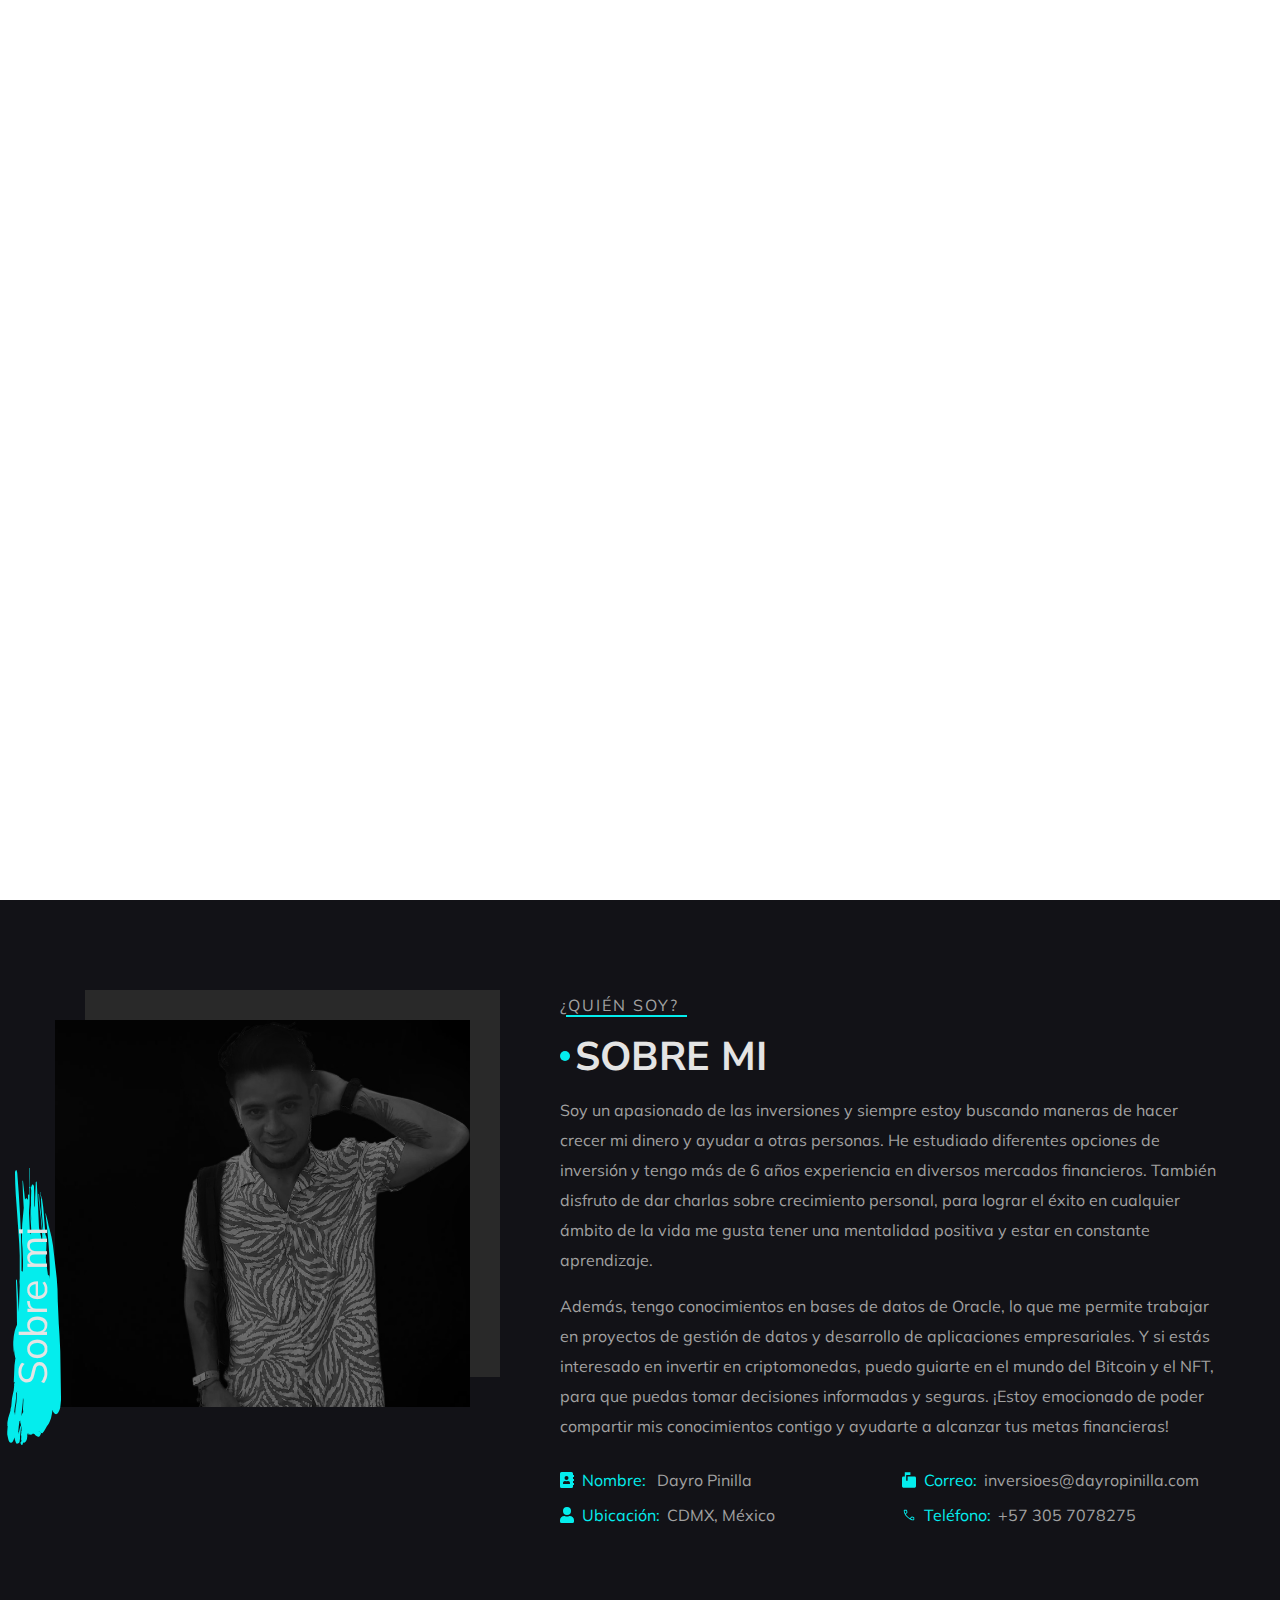
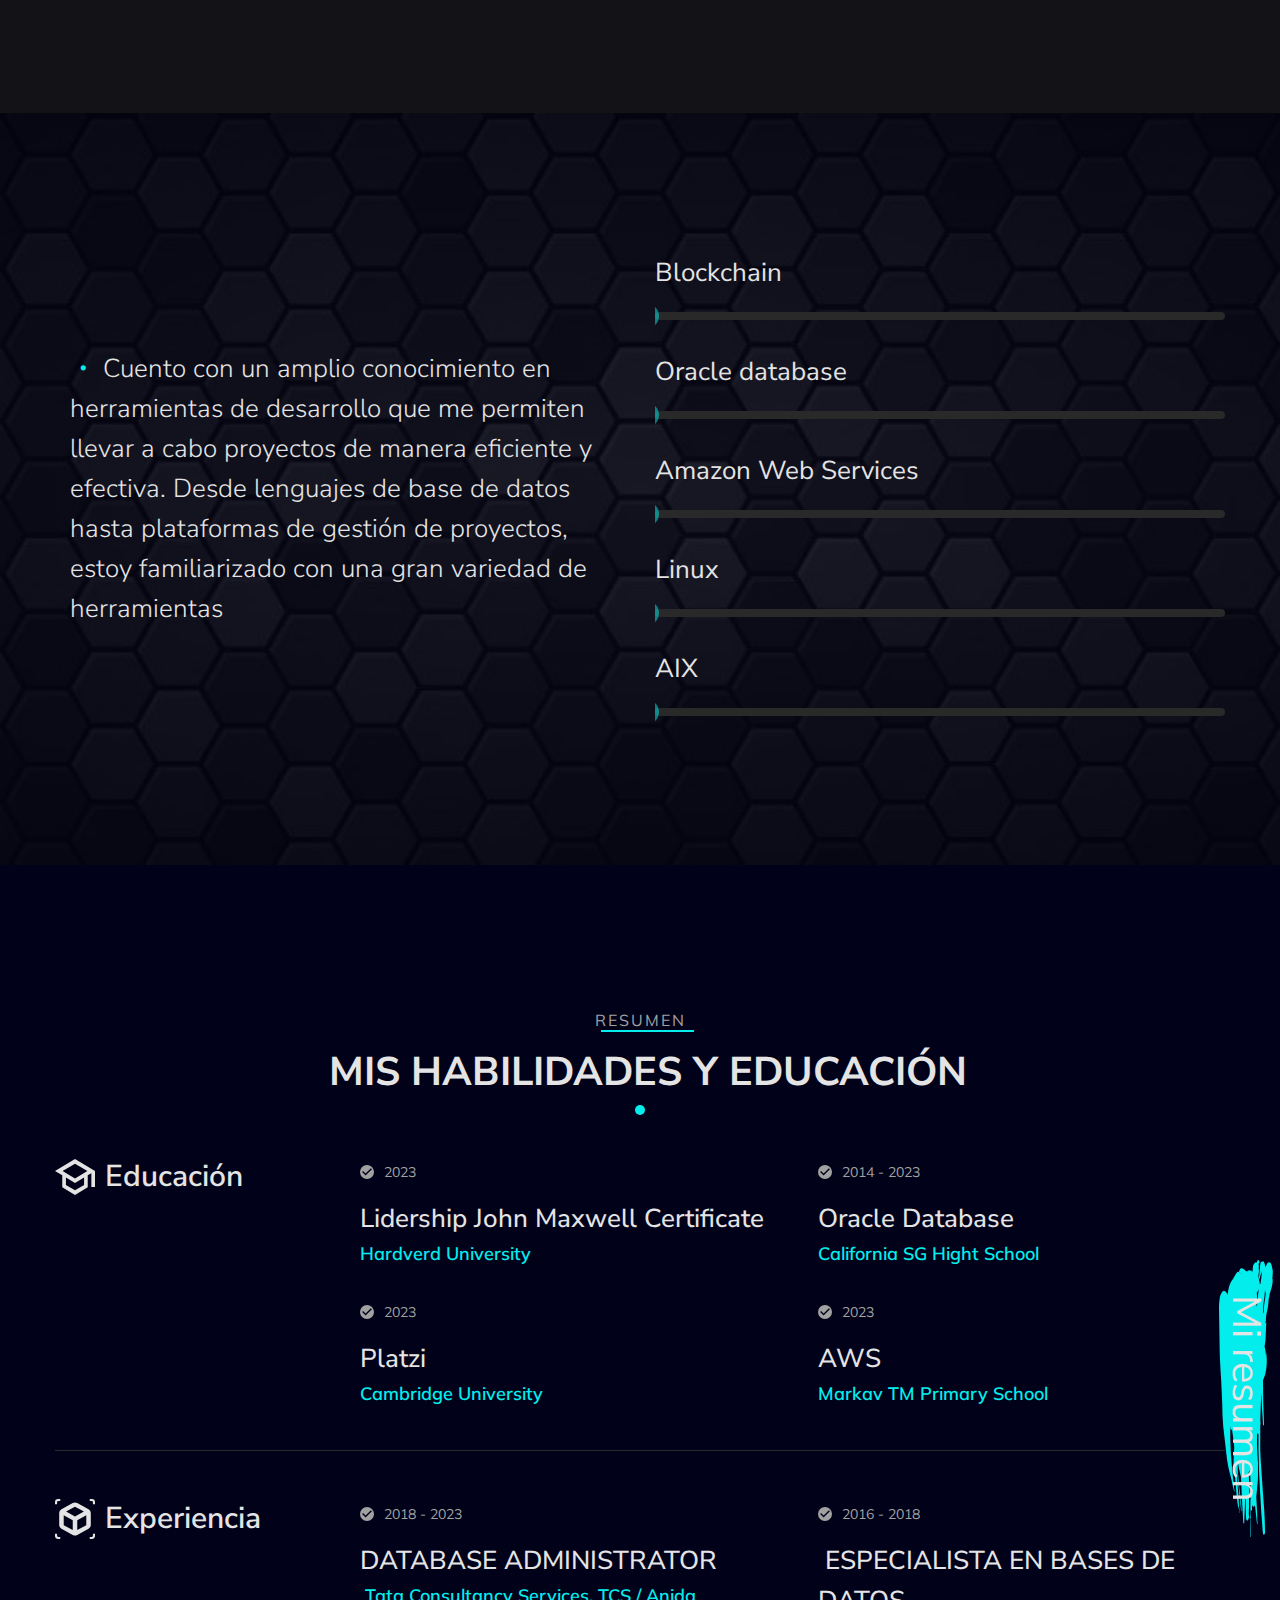
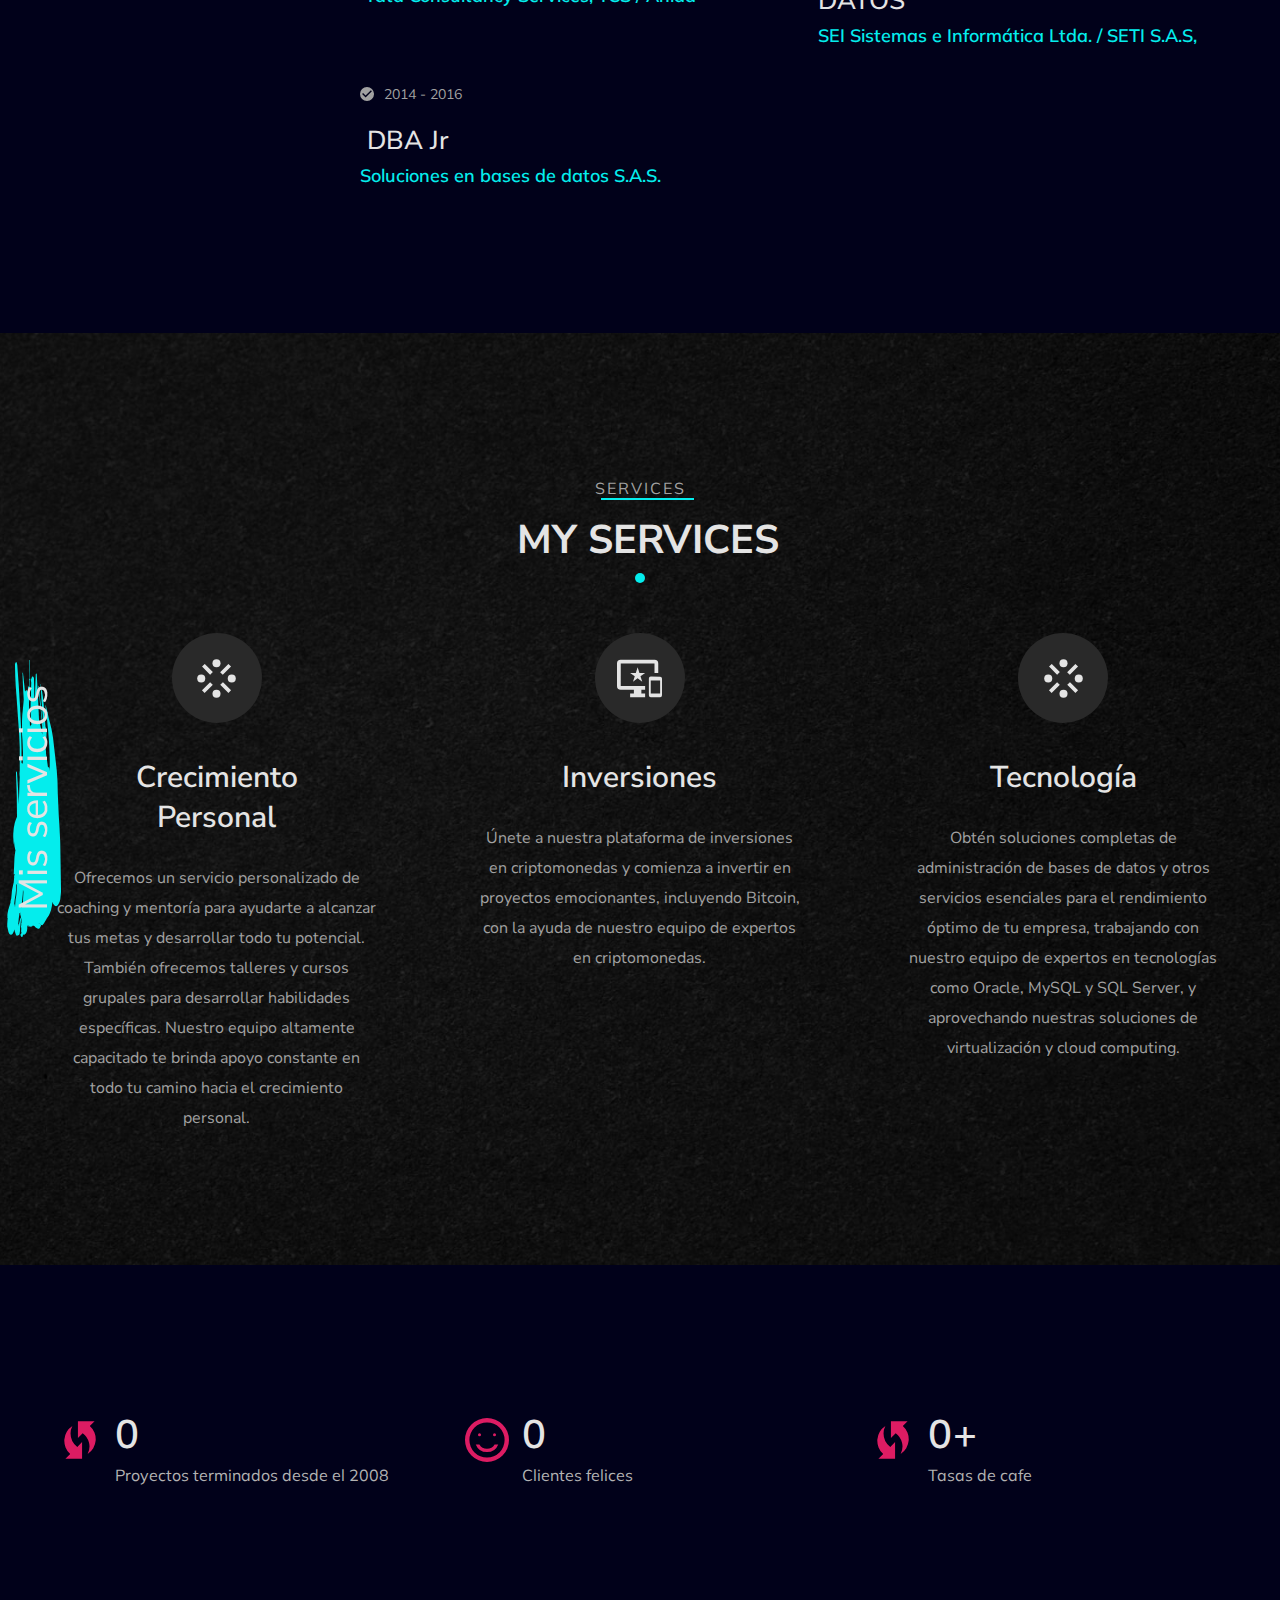
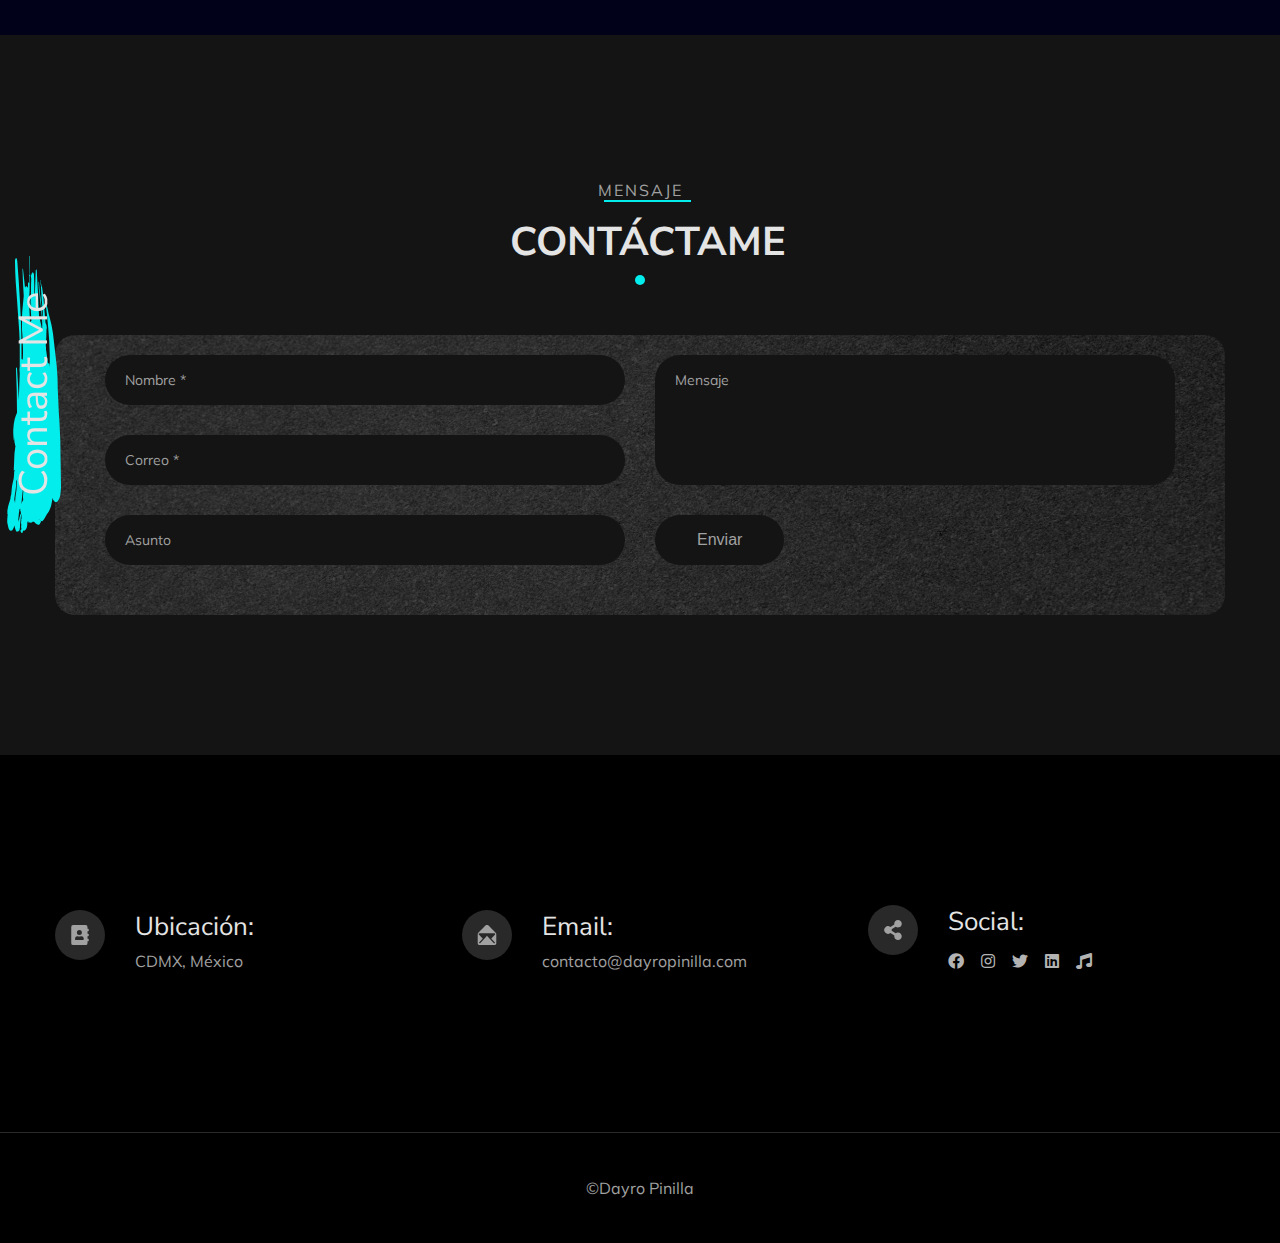
==== commit b602a90b: "Enable preload" ====
--- a/index.html
+++ b/index.html
@@ -1,904 +1,719 @@
 <!DOCTYPE html>
-<!--[if lt IE 7]><html class="ie ie6" lang="en"> <![endif]-->
-<!--[if IE 7]><html class="ie ie7" lang="en"> <![endif]-->
-<!--[if IE 8]><html class="ie ie8" lang="en"> <![endif]-->
-<!--[if (gte IE 9)|!(IE)]><!-->
+
 <html lang="en">
-    <!--<![endif]-->
-
-    <style>
-        .logo__img {
-            width: 100px;
-        }
-    </style>
-    <head>
-        <meta http-equiv="Content-Type" content="text/html; charset=utf-8" />
-
-        <meta name="description" content="Barna" />
-        <meta name="author" content="ib-themes" />
-
-        <meta
-            name="viewport"
-            content="width=device-width, initial-scale=1, maximum-scale=1"
-        />
-
-        <title>Dayro Pinilla</title>
-
-        <!-- Google Fonts -->
-        <link rel="preconnect" href="https://fonts.googleapis.com/" />
-        <link rel="preconnect" href="https://fonts.gstatic.com/" crossorigin />
-        <link
-            rel="stylesheet"
-            href="https://pro.fontawesome.com/releases/v5.10.0/css/all.css"
-        />
-        <link
-            href="https://fonts.googleapis.com/css2?family=Mulish:ital,wght@0,200;0,300;0,400;0,500;0,600;0,700;0,800;0,900;1,200;1,300;1,400;1,500;1,600;1,700;1,800;1,900&amp;family=Nunito+Sans:ital,wght@0,200;0,300;0,400;0,600;0,700;0,800;0,900;1,200;1,300;1,400;1,600;1,700;1,800;1,900&amp;display=swap"
-            rel="stylesheet"
-        />
-        <!-- /Google Fonts -->
-
-        <link rel="icon" href="img/favicon.ico" />
-        <!-- /Favicon -->
-
-        <!-- Styles -->
-        <link type="text/css" rel="stylesheet" href="css/base.css" />
-        <link type="text/css" rel="stylesheet" href="css/hamburger.css" />
-        <link type="text/css" rel="stylesheet" href="css/magnific-popup.css" />
-        <link type="text/css" rel="stylesheet" href="css/owl-carousel.css" />
-        <link type="text/css" rel="stylesheet" href="css/style.css" />
-    </head>
-
-    <body>
-        <!-- Preloader -->
-        <!-- <div id="preloader">
-    <div class="loader_line"></div>
-  </div> -->
-        <!-- /Preloader -->
-
-        <!-- MODALBOX -->
-        <div class="barna_modalbox">
-            <div class="box_inner">
-                <div class="close">
-                    <a href="#"
-                        ><img class="svg" src="svg/cancel.svg" alt=""
-                    /></a>
-                </div>
-                <div class="modal_content">
-                    <h3 class="fixed_title"></h3>
-
-                    <div class="modal_in">
-                        <!-- Content comes from JS -->
-                    </div>
-
-                    <div class="barna_prevnext" data-index="" data-from="">
-                        <div class="next"><a href="#">Next</a></div>
-                        <div class="prev"><a href="#">Prev</a></div>
-                    </div>
+
+
+
+<head>
+    <meta http-equiv="Content-Type" content="text/html; charset=utf-8" />
+
+    <meta name="description" content="Barna" />
+    <meta name="author" content="ib-themes" />
+
+    <meta name="viewport" content="width=device-width, initial-scale=1, maximum-scale=1" />
+
+    <title>Dayro Pinilla</title>
+
+    <link rel="preconnect" href="https://fonts.googleapis.com/" />
+    <link rel="preconnect" href="https://fonts.gstatic.com/" crossorigin />
+    <link rel="stylesheet" href="https://pro.fontawesome.com/releases/v5.10.0/css/all.css" />
+    <link
+        href="https://fonts.googleapis.com/css2?family=Mulish:ital,wght@0,200;0,300;0,400;0,500;0,600;0,700;0,800;0,900;1,200;1,300;1,400;1,500;1,600;1,700;1,800;1,900&amp;family=Nunito+Sans:ital,wght@0,200;0,300;0,400;0,600;0,700;0,800;0,900;1,200;1,300;1,400;1,600;1,700;1,800;1,900&amp;display=swap"
+        rel="stylesheet" />
+
+    <link rel="icon" href="img/favicon.ico" />
+
+    <link type="text/css" rel="stylesheet" href="css/base.css" />
+    <link type="text/css" rel="stylesheet" href="css/hamburger.css" />
+    <link type="text/css" rel="stylesheet" href="css/magnific-popup.css" />
+    <link type="text/css" rel="stylesheet" href="css/owl-carousel.css" />
+    <link type="text/css" rel="stylesheet" href="css/style.css" />
+</head>
+
+<body>
+    <!-- Preloader -->
+    <div id="preloader">
+        <div class="loader_line"></div>
+    </div>
+    <!-- /Preloader -->
+
+    <!-- MODALBOX -->
+    <div class="barna_modalbox">
+        <div class="box_inner">
+            <div class="close">
+                <a href="#"><img class="svg" src="svg/cancel.svg" alt="" /></a>
+            </div>
+            <div class="modal_content">
+                <h3 class="fixed_title"></h3>
+
+                <div class="modal_in">
+                    <!-- Content comes from JS -->
+                </div>
+
+                <div class="barna_prevnext" data-index="" data-from="">
+                    <div class="next"><a href="#">Next</a></div>
+                    <div class="prev"><a href="#">Prev</a></div>
                 </div>
             </div>
         </div>
-        <!-- /MODALBOX -->
-
-        <!-- Wrapper -->
-        <div class="barna__wrapper">
-            <!-- Header -->
-            <header class="header" id="header">
-                <div class="logo">
-                    <a href="index.html"
-                        ><img class="logo__img" src="img/logo.png" alt=""
-                    /></a>
-                </div>
-
-                <nav class="nav">
-                    <ul>
-                        <li class="current"><a href="#home">Inicio</a></li>
-                        <li><a href="#about">Sobre mi</a></li>
-                        <li><a href="#services">Servicios</a></li>
-                        <li><a href="#contact">Contacto</a></li>
-                    </ul>
-                </nav>
-
-                <div class="social">
-                    <ul>
-                        <li>
-                            <a href="https://www.facebook.com/DAYRO.PINILLA" target="_blank">
-                                <i
-                                    class="fab fa-facebook"
-                                ></i>
-                            </a>
-                        </li>
-                        <li>
-                            <a href="https://www.instagram.com/dayropinilla" target="_blank">
-                                <i
-                                    class="fab fa-instagram"
-                                ></i>
-                            </a>
-                        </li>
-                        <li>
-                            <a href="https://twitter.com/DayroPinilla" target="_blank">
-                                <i
-                                    class="fab fa-twitter"
-                                ></i>
-                            </a>
-                        </li>
-                        <li>
-                            <a href="https://www.linkedin.com/in/dayro-pinilla-01b388164/" target="_blank">
-                                <i
-                                    class="fab fa-linkedin"
-                                ></i>
-                            </a>
-                        </li>
-
-                        <li>
-                            <a href="https://www.tiktok.com/@dayropinilla" target="_blank">
-                                <i
-                                    class="fa fa-music"
-                                ></i>
-                            </a>
-                        </li>
-                    </ul>
-                </div>
-            </header>
-            <!-- /Header -->
-
-            <!-- Mobile Header -->
-            <div class="barna__mobile_header">
-                <div class="header_top">
-                    <a class="logo" href="index.html"
-                        ><img src="img/logo.png" alt=""
-                    /></a>
-
-                    <a href="#" class="hamb">
-                        <div class="hamburger hamburger--vortex">
-                            <div class="hamburger-box">
-                                <div class="hamburger-inner"></div>
-                            </div>
+    </div>
+    <!-- /MODALBOX -->
+
+    <!-- Wrapper -->
+    <div class="barna__wrapper">
+        <!-- Header -->
+        <header class="header" id="header">
+            <div class="logo">
+                <a href="index.html"><img class="logo__img" src="img/logo.png" alt="" /></a>
+            </div>
+
+            <nav class="nav">
+                <ul>
+                    <li class="current"><a href="#home">Inicio</a></li>
+                    <li><a href="#about">Sobre mi</a></li>
+                    <li><a href="#services">Servicios</a></li>
+                    <li><a href="#contact">Contacto</a></li>
+                </ul>
+            </nav>
+
+            <div class="social">
+                <ul>
+                    <li>
+                        <a href="https://www.facebook.com/DAYRO.PINILLA" target="_blank">
+                            <i class="fab fa-facebook"></i>
+                        </a>
+                    </li>
+                    <li>
+                        <a href="https://www.instagram.com/dayropinilla" target="_blank">
+                            <i class="fab fa-instagram"></i>
+                        </a>
+                    </li>
+                    <li>
+                        <a href="https://twitter.com/DayroPinilla" target="_blank">
+                            <i class="fab fa-twitter"></i>
+                        </a>
+                    </li>
+                    <li>
+                        <a href="https://www.linkedin.com/in/dayro-pinilla-01b388164/" target="_blank">
+                            <i class="fab fa-linkedin"></i>
+                        </a>
+                    </li>
+
+                    <li>
+                        <a href="https://www.tiktok.com/@dayropinilla" target="_blank">
+                            <i class="fa fa-music"></i>
+                        </a>
+                    </li>
+                </ul>
+            </div>
+        </header>
+        <!-- /Header -->
+
+        <!-- Mobile Header -->
+        <div class="barna__mobile_header">
+            <div class="header_top">
+                <a class="logo" href="index.html"><img src="img/logo.png" alt="" /></a>
+
+                <a href="#" class="hamb">
+                    <div class="hamburger hamburger--vortex">
+                        <div class="hamburger-box">
+                            <div class="hamburger-inner"></div>
                         </div>
-                    </a>
-                </div>
-                <div class="header_bottom">
-                    <ul>
-                        <li class="current"><a href="#home">Home</a></li>
-                        <li><a href="#about">About</a></li>
-                        <li><a href="#services">Services</a></li>
-                        <li><a href="#portfolio">Portfolio</a></li>
-                        <li><a href="#news">News</a></li>
-                        <li><a href="#contact">Contacto</a></li>
-                    </ul>
-                </div>
+                    </div>
+                </a>
             </div>
-            <!-- /Mobile Header -->
-
-            <!-- Main Wrapper -->
-            <div class="main">
-                <!-- Section Home -->
-                <section id="home">
-                    <!-- Hero Header -->
-                    <div class="barna__hero">
-                        <div class="owl-carousel">
-                            <div class="item">
-                                <div class="container">
-                                    <div class="title_holder">
-                                        <p>
-                                            <span
-                                                >Bienvenido a mi
-                                                portafolio</span
-                                            >
-                                        </p>
-                                        <h3>DAYRO PINILLA</h3>
-                                        <h5>Desarrollo personal</h5>
-                                        <span class="divider"></span>
-                                    </div>
-                                </div>
-                                <div class="bg">
-                                    <div
-                                        class="bg1"
-                                        data-bg-img="img/slider/bg.jpg"
-                                    ></div>
-                                    <div
-                                        class="bg2"
-                                        data-bg-img="img/slider/1.jpg"
-                                    ></div>
-                                </div>
-                            </div>
-                            <div class="item">
-                                <div class="container">
-                                    <div class="title_holder">
-                                        <p><span>Contactame</span></p>
-                                        <h3>Desarrollo Personal</h3>
-                                        <h5>Estrategias y formación</h5>
-                                        <span class="divider"></span>
-                                    </div>
-                                </div>
-                                <div class="bg">
-                                    <div
-                                        class="bg1"
-                                        data-bg-img="img/slider/bg.jpg"
-                                    ></div>
-                                    <div
-                                        class="bg2"
-                                        data-bg-img="img/slider/2.jpg"
-                                    ></div>
-                                </div>
-                            </div>
-                            <div class="item">
-                                <div class="container">
-                                    <div class="title_holder">
-                                        <p><span>Contactame</span></p>
-                                        <h3>Administrador Base de datos</h3>
-                                        <h5>DBA Oracle y otros motores</h5>
-                                        <span class="divider"></span>
-                                    </div>
-                                </div>
-                                <div class="bg">
-                                    <div
-                                        class="bg1"
-                                        data-bg-img="img/slider/bg.jpg"
-                                    ></div>
-                                    <div
-                                        class="bg2"
-                                        data-bg-img="img/slider/3.jpg"
-                                    ></div>
-                                </div>
+            <div class="header_bottom">
+                <ul>
+                    <li class="current"><a href="#home">Home</a></li>
+                    <li><a href="#about">About</a></li>
+                    <li><a href="#services">Services</a></li>
+                    <li><a href="#portfolio">Portfolio</a></li>
+                    <li><a href="#news">News</a></li>
+                    <li><a href="#contact">Contacto</a></li>
+                </ul>
+            </div>
+        </div>
+        <!-- /Mobile Header -->
+
+        <!-- Main Wrapper -->
+        <div class="main">
+            <!-- Section Home -->
+            <section id="home">
+                <!-- Hero Header -->
+                <div class="barna__hero">
+                    <div class="owl-carousel">
+                        <div class="item">
+                            <div class="container">
+                                <div class="title_holder">
+                                    <p>
+                                        <span>Bienvenido a mi
+                                            portafolio</span>
+                                    </p>
+                                    <h3>DAYRO PINILLA</h3>
+                                    <h5>Desarrollo personal</h5>
+                                    <span class="divider"></span>
+                                </div>
+                            </div>
+                            <div class="bg">
+                                <div class="bg1" data-bg-img="img/slider/bg.jpg"></div>
+                                <div class="bg2" data-bg-img="img/slider/1.jpg"></div>
                             </div>
                         </div>
-
-                        <div class="my__nav">
-                            <a href="#" class="prev"
-                                ><img src="svg/left.svg" alt="" class="svg"
-                            /></a>
-                            <a href="#" class="next"
-                                ><img src="svg/left.svg" alt="" class="svg"
-                            /></a>
+                        <div class="item">
+                            <div class="container">
+                                <div class="title_holder">
+                                    <p><span>Contactame</span></p>
+                                    <h3>Desarrollo Personal</h3>
+                                    <h5>Estrategias y formación</h5>
+                                    <span class="divider"></span>
+                                </div>
+                            </div>
+                            <div class="bg">
+                                <div class="bg1" data-bg-img="img/slider/bg.jpg"></div>
+                                <div class="bg2" data-bg-img="img/slider/2.jpg"></div>
+                            </div>
                         </div>
-                    </div>
-                    <!-- /Hero Header -->
-                </section>
-                <!-- /Section Home -->
-
-                <!-- Section About -->
-                <section id="about">
-                    <div class="barna__section_title">
-                        <div class="title">
-                            <h3>Sobre mi</h3>
-                            <img src="svg/shape.svg" alt="" class="svg" />
+                        <div class="item">
+                            <div class="container">
+                                <div class="title_holder">
+                                    <p><span>Contactame</span></p>
+                                    <h3>Administrador Base de datos</h3>
+                                    <h5>DBA Oracle y otros motores</h5>
+                                    <span class="divider"></span>
+                                </div>
+                            </div>
+                            <div class="bg">
+                                <div class="bg1" data-bg-img="img/slider/bg.jpg"></div>
+                                <div class="bg2" data-bg-img="img/slider/3.jpg"></div>
+                            </div>
                         </div>
                     </div>
 
-                    <!-- Partners -->
-                    <br />
-                    <br />
-                    <br />
-                    <!-- /Partners -->
-
-                    <!-- About -->
-                    <div class="barna__about">
-                        <div class="container">
-                            <div class="in">
-                                <div class="left">
-                                    <div class="img_holder">
-                                        <img src="img/about/1.jpg" alt="" />
-                                    </div>
-                                </div>
-
-                                <div class="right">
-                                    <!-- Main Title -->
-                                    <div class="barna__title">
-                                        <p><span>¿Quién soy?</span></p>
-                                        <h3>Sobre mi</h3>
-                                    </div>
-                                    <!-- /Main Title -->
-
-                                    <div class="desc">
-                                        <p>
-                                            Soy un apasionado de las inversiones
-                                            y siempre estoy buscando maneras de
-                                            hacer crecer mi dinero y ayudar a
-                                            otras personas. He estudiado
-                                            diferentes opciones de inversión y
-                                            tengo más de 6 años experiencia en
-                                            diversos mercados financieros.
-                                            También disfruto de dar charlas
-                                            sobre crecimiento personal, para
-                                            lograr el éxito en cualquier ámbito
-                                            de la vida me gusta tener una
-                                            mentalidad positiva y estar en
-                                            constante aprendizaje.
-                                        </p>
-                                        <p>
-                                            Además, tengo conocimientos en bases
-                                            de datos de Oracle, lo que me
-                                            permite trabajar en proyectos de
-                                            gestión de datos y desarrollo de
-                                            aplicaciones empresariales. Y si
-                                            estás interesado en invertir en
-                                            criptomonedas, puedo guiarte en el
-                                            mundo del Bitcoin y el NFT, para que
-                                            puedas tomar decisiones informadas y
-                                            seguras. ¡Estoy emocionado de poder
-                                            compartir mis conocimientos contigo
-                                            y ayudarte a alcanzar tus metas
-                                            financieras!
-                                        </p>
-                                    </div>
-
-                                    <div class="list">
+                    <div class="my__nav">
+                        <a href="#" class="prev"><img src="svg/left.svg" alt="" class="svg" /></a>
+                        <a href="#" class="next"><img src="svg/left.svg" alt="" class="svg" /></a>
+                    </div>
+                </div>
+                <!-- /Hero Header -->
+            </section>
+            <!-- /Section Home -->
+
+            <!-- Section About -->
+            <section id="about">
+                <div class="barna__section_title">
+                    <div class="title">
+                        <h3>Sobre mi</h3>
+                        <img src="svg/shape.svg" alt="" class="svg" />
+                    </div>
+                </div>
+
+                <!-- Partners -->
+                <br />
+                <br />
+                <br />
+                <!-- /Partners -->
+
+                <!-- About -->
+                <div class="barna__about">
+                    <div class="container">
+                        <div class="in">
+                            <div class="left">
+                                <div class="img_holder">
+                                    <img src="img/about/1.jpg" alt="" />
+                                </div>
+                            </div>
+
+                            <div class="right">
+                                <!-- Main Title -->
+                                <div class="barna__title">
+                                    <p><span>¿Quién soy?</span></p>
+                                    <h3>Sobre mi</h3>
+                                </div>
+                                <!-- /Main Title -->
+
+                                <div class="desc">
+                                    <p>
+                                        Soy un apasionado de las inversiones
+                                        y siempre estoy buscando maneras de
+                                        hacer crecer mi dinero y ayudar a
+                                        otras personas. He estudiado
+                                        diferentes opciones de inversión y
+                                        tengo más de 6 años experiencia en
+                                        diversos mercados financieros.
+                                        También disfruto de dar charlas
+                                        sobre crecimiento personal, para
+                                        lograr el éxito en cualquier ámbito
+                                        de la vida me gusta tener una
+                                        mentalidad positiva y estar en
+                                        constante aprendizaje.
+                                    </p>
+                                    <p>
+                                        Además, tengo conocimientos en bases
+                                        de datos de Oracle, lo que me
+                                        permite trabajar en proyectos de
+                                        gestión de datos y desarrollo de
+                                        aplicaciones empresariales. Y si
+                                        estás interesado en invertir en
+                                        criptomonedas, puedo guiarte en el
+                                        mundo del Bitcoin y el NFT, para que
+                                        puedas tomar decisiones informadas y
+                                        seguras. ¡Estoy emocionado de poder
+                                        compartir mis conocimientos contigo
+                                        y ayudarte a alcanzar tus metas
+                                        financieras!
+                                    </p>
+                                </div>
+
+                                <div class="list">
+                                    <ul>
+                                        <li>
+                                            <div class="item">
+                                                <img src="svg/address.svg" alt="" class="svg" />
+                                                <p>
+                                                    <span>Nombre:</span>
+                                                    <Datag>Dayro
+                                                        Pinilla</Datag>
+                                                </p>
+                                            </div>
+                                        </li>
+                                        <li>
+                                            <div class="item">
+                                                <img src="svg/mailbox.svg" alt="" class="svg" />
+                                                <p>
+                                                    <span>Correo:</span>inversioes@dayropinilla.com
+                                                </p>
+                                            </div>
+                                        </li>
+                                        <li>
+                                            <div class="item">
+                                                <img src="svg/user.svg" alt="" class="svg" />
+                                                <p>
+                                                    <span>Ubicación:</span>CDMX, México
+                                                </p>
+                                            </div>
+                                        </li>
+                                        <li>
+                                            <div class="item">
+                                                <img src="svg/phone.svg" alt="" class="svg" />
+                                                <p>
+                                                    <span>Teléfono:</span>+57 305 7078275
+                                                </p>
+                                            </div>
+                                        </li>
+                                    </ul>
+                                </div>
+                                <!-- <div class="button">
+                                    <a href="img/logo.png" download>Download
+                                        <span class="text"><span>CV</span><span>CV</span></span></a>
+                                </div> -->
+                            </div>
+                        </div>
+                    </div>
+                </div>
+                <!-- /About -->
+            </section>
+            <!-- /Section About -->
+
+            <!-- Section Skills -->
+            <section id="skills" data-bg-img="img/skills/bg.jpg">
+                <div class="bg"></div>
+
+                <div class="container">
+                    <div class="in">
+                        <div class="left">
+                            <p>
+                                <span class="dot"> <b>・</b> </span>
+                                Cuento con un amplio conocimiento en
+                                herramientas de desarrollo que me permiten
+                                llevar a cabo proyectos de manera eficiente
+                                y efectiva. Desde lenguajes de base de datos
+                                hasta plataformas de gestión de proyectos,
+                                estoy familiarizado con una gran variedad de
+                                herramientas
+                            </p>
+                        </div>
+                        <div class="right">
+                            <div class="barna__progress">
+                                <div class="progress_item" data-value="90">
+                                    <div class="progress_top">
+                                        <h3 class="progress_title">
+                                            Blockchain
+                                        </h3>
+                                        <span class="progress_percent"></span>
+                                    </div>
+                                    <div class="progress_bgwrap">
+                                        <div class="progress_bg">
+                                            <span></span>
+                                        </div>
+                                    </div>
+                                </div>
+
+                                <div class="progress_item" data-value="100">
+                                    <div class="progress_top">
+                                        <h3 class="progress_title">
+                                            Oracle database
+                                        </h3>
+                                        <span class="progress_percent"></span>
+                                    </div>
+                                    <div class="progress_bgwrap">
+                                        <div class="progress_bg">
+                                            <span></span>
+                                        </div>
+                                    </div>
+                                </div>
+                                <div class="progress_item" data-value="80">
+                                    <div class="progress_top">
+                                        <h3 class="progress_title">
+                                            Amazon Web Services
+                                        </h3>
+                                        <span class="progress_percent"></span>
+                                    </div>
+                                    <div class="progress_bgwrap">
+                                        <div class="progress_bg">
+                                            <span></span>
+                                        </div>
+                                    </div>
+                                </div>
+                                <div class="progress_item" data-value="100">
+                                    <div class="progress_top">
+                                        <h3 class="progress_title">
+                                            Linux
+                                        </h3>
+                                        <span class="progress_percent"></span>
+                                    </div>
+                                    <div class="progress_bgwrap">
+                                        <div class="progress_bg">
+                                            <span></span>
+                                        </div>
+                                    </div>
+                                </div>
+                                <div class="progress_item" data-value="100">
+                                    <div class="progress_top">
+                                        <h3 class="progress_title">AIX</h3>
+                                        <span class="progress_percent"></span>
+                                    </div>
+                                    <div class="progress_bgwrap">
+                                        <div class="progress_bg">
+                                            <span></span>
+                                        </div>
+                                    </div>
+                                </div>
+                            </div>
+                        </div>
+                    </div>
+                </div>
+            </section>
+            <!-- Section Skills -->
+
+            <!-- Section Resume -->
+            <section id="resume">
+                <div class="barna__section_title right">
+                    <div class="title">
+                        <h3>Mi resumen</h3>
+                        <img src="svg/shape.svg" alt="" class="svg" />
+                    </div>
+                </div>
+
+                <div class="container">
+                    <!-- Main Title -->
+                    <div class="barna__title center">
+                        <p><span>Resumen</span></p>
+                        <h3>Mis habilidades y educación</h3>
+                    </div>
+                    <!-- /Main Title -->
+
+                    <!-- Resume List -->
+                    <div class="barna__resume_list">
+                        <ul class="resume">
+                            <!-- Resume: Item #1 -->
+                            <li class="resume_item">
+                                <div class="item_wrapper">
+                                    <div class="left">
+                                        <img src="svg/education.svg" alt="" class="svg" />
+                                        <h3>Educación</h3>
+                                    </div>
+                                    <div class="right">
                                         <ul>
                                             <li>
                                                 <div class="item">
-                                                    <img
-                                                        src="svg/address.svg"
-                                                        alt=""
-                                                        class="svg"
-                                                    />
                                                     <p>
-                                                        <span>Nombre:</span>
-                                                        <Datag
-                                                            >Dayro
-                                                            Pinilla</Datag
-                                                        >
+                                                        <img src="svg/check.svg" alt="" class="svg" />2023
                                                     </p>
+                                                    <h3>
+                                                        Lidership John
+                                                        Maxwell Certificate
+                                                    </h3>
+                                                    <h5>
+                                                        Hardverd University
+                                                    </h5>
                                                 </div>
                                             </li>
                                             <li>
                                                 <div class="item">
-                                                    <img
-                                                        src="svg/mailbox.svg"
-                                                        alt=""
-                                                        class="svg"
-                                                    />
                                                     <p>
-                                                        <span>Correo:</span
-                                                        >inversioes@dayropinilla.com
+                                                        <img src="svg/check.svg" alt="" class="svg" />2014 - 2023
                                                     </p>
+                                                    <h3>Oracle Database</h3>
+                                                    <h5>
+                                                        California SG Hight
+                                                        School
+                                                    </h5>
                                                 </div>
                                             </li>
                                             <li>
                                                 <div class="item">
-                                                    <img
-                                                        src="svg/user.svg"
-                                                        alt=""
-                                                        class="svg"
-                                                    />
                                                     <p>
-                                                        <span>Ubicación:</span
-                                                        >CDMX, México
+                                                        <img src="svg/check.svg" alt="" class="svg" />2023
                                                     </p>
+                                                    <h3>Platzi</h3>
+                                                    <h5>
+                                                        Cambridge University
+                                                    </h5>
                                                 </div>
                                             </li>
                                             <li>
                                                 <div class="item">
-                                                    <img
-                                                        src="svg/phone.svg"
-                                                        alt=""
-                                                        class="svg"
-                                                    />
                                                     <p>
-                                                        <span>Teléfono:</span
-                                                        >+57 305 7078275
+                                                        <img src="svg/check.svg" alt="" class="svg" />2023
                                                     </p>
+                                                    <h3>AWS</h3>
+                                                    <h5>
+                                                        Markav TM Primary
+                                                        School
+                                                    </h5>
                                                 </div>
                                             </li>
                                         </ul>
                                     </div>
-                                    <!-- <div class="button">
-                                    <a href="img/logo.png" download>Download
-                                        <span class="text"><span>CV</span><span>CV</span></span></a>
-                                </div> -->
-                                </div>
-                            </div>
-                        </div>
-                    </div>
-                    <!-- /About -->
-                </section>
-                <!-- /Section About -->
-
-                <!-- Section Skills -->
-                <section id="skills" data-bg-img="img/skills/bg.jpg">
-                    <div class="bg"></div>
-
-                    <div class="container">
-                        <div class="in">
-                            <div class="left">
-                                <p>
-                                    <span class="dot"> <b>・</b> </span>
-                                    Cuento con un amplio conocimiento en
-                                    herramientas de desarrollo que me permiten
-                                    llevar a cabo proyectos de manera eficiente
-                                    y efectiva. Desde lenguajes de base de datos
-                                    hasta plataformas de gestión de proyectos,
-                                    estoy familiarizado con una gran variedad de
-                                    herramientas
-                                </p>
-                            </div>
-                            <div class="right">
-                                <div class="barna__progress">
-                                    <div class="progress_item" data-value="90">
-                                        <div class="progress_top">
-                                            <h3 class="progress_title">
-                                                Blockchain
-                                            </h3>
-                                            <span
-                                                class="progress_percent"
-                                            ></span>
-                                        </div>
-                                        <div class="progress_bgwrap">
-                                            <div class="progress_bg">
-                                                <span></span>
-                                            </div>
-                                        </div>
-                                    </div>
-
-                                    <div class="progress_item" data-value="100">
-                                        <div class="progress_top">
-                                            <h3 class="progress_title">
-                                                Oracle database
-                                            </h3>
-                                            <span
-                                                class="progress_percent"
-                                            ></span>
-                                        </div>
-                                        <div class="progress_bgwrap">
-                                            <div class="progress_bg">
-                                                <span></span>
-                                            </div>
-                                        </div>
-                                    </div>
-                                    <div class="progress_item" data-value="80">
-                                        <div class="progress_top">
-                                            <h3 class="progress_title">
-                                                Amazon Web Services
-                                            </h3>
-                                            <span
-                                                class="progress_percent"
-                                            ></span>
-                                        </div>
-                                        <div class="progress_bgwrap">
-                                            <div class="progress_bg">
-                                                <span></span>
-                                            </div>
-                                        </div>
-                                    </div>
-                                    <div class="progress_item" data-value="100">
-                                        <div class="progress_top">
-                                            <h3 class="progress_title">
-                                                Linux
-                                            </h3>
-                                            <span
-                                                class="progress_percent"
-                                            ></span>
-                                        </div>
-                                        <div class="progress_bgwrap">
-                                            <div class="progress_bg">
-                                                <span></span>
-                                            </div>
-                                        </div>
-                                    </div>
-                                    <div class="progress_item" data-value="100">
-                                        <div class="progress_top">
-                                            <h3 class="progress_title">AIX</h3>
-                                            <span
-                                                class="progress_percent"
-                                            ></span>
-                                        </div>
-                                        <div class="progress_bgwrap">
-                                            <div class="progress_bg">
-                                                <span></span>
-                                            </div>
-                                        </div>
-                                    </div>
-                                </div>
-                            </div>
-                        </div>
-                    </div>
-                </section>
-                <!-- Section Skills -->
-
-                <!-- Section Resume -->
-                <section id="resume">
-                    <div class="barna__section_title right">
-                        <div class="title">
-                            <h3>Mi resumen</h3>
-                            <img src="svg/shape.svg" alt="" class="svg" />
-                        </div>
-                    </div>
-
-                    <div class="container">
-                        <!-- Main Title -->
-                        <div class="barna__title center">
-                            <p><span>Resumen</span></p>
-                            <h3>Mis habilidades y educación</h3>
-                        </div>
-                        <!-- /Main Title -->
-
-                        <!-- Resume List -->
-                        <div class="barna__resume_list">
-                            <ul class="resume">
-                                <!-- Resume: Item #1 -->
-                                <li class="resume_item">
-                                    <div class="item_wrapper">
-                                        <div class="left">
-                                            <img
-                                                src="svg/education.svg"
-                                                alt=""
-                                                class="svg"
-                                            />
-                                            <h3>Educación</h3>
-                                        </div>
-                                        <div class="right">
-                                            <ul>
-                                                <li>
-                                                    <div class="item">
-                                                        <p>
-                                                            <img
-                                                                src="svg/check.svg"
-                                                                alt=""
-                                                                class="svg"
-                                                            />2023
-                                                        </p>
-                                                        <h3>
-                                                            Lidership John
-                                                            Maxwell Certificate
-                                                        </h3>
-                                                        <h5>
-                                                            Hardverd University
-                                                        </h5>
-                                                    </div>
-                                                </li>
-                                                <li>
-                                                    <div class="item">
-                                                        <p>
-                                                            <img
-                                                                src="svg/check.svg"
-                                                                alt=""
-                                                                class="svg"
-                                                            />2014 - 2023
-                                                        </p>
-                                                        <h3>Oracle Database</h3>
-                                                        <h5>
-                                                            California SG Hight
-                                                            School
-                                                        </h5>
-                                                    </div>
-                                                </li>
-                                                <li>
-                                                    <div class="item">
-                                                        <p>
-                                                            <img
-                                                                src="svg/check.svg"
-                                                                alt=""
-                                                                class="svg"
-                                                            />2023
-                                                        </p>
-                                                        <h3>Platzi</h3>
-                                                        <h5>
-                                                            Cambridge University
-                                                        </h5>
-                                                    </div>
-                                                </li>
-                                                <li>
-                                                    <div class="item">
-                                                        <p>
-                                                            <img
-                                                                src="svg/check.svg"
-                                                                alt=""
-                                                                class="svg"
-                                                            />2023
-                                                        </p>
-                                                        <h3>AWS</h3>
-                                                        <h5>
-                                                            Markav TM Primary
-                                                            School
-                                                        </h5>
-                                                    </div>
-                                                </li>
-                                            </ul>
-                                        </div>
-                                    </div>
-                                </li>
-                                <!-- Resume: Item #1 -->
-
-                                <!-- Resume: Item #2 -->
-                                <li class="resume_item">
-                                    <div class="item_wrapper">
-                                        <div class="left">
-                                            <img
-                                                src="svg/experience.svg"
-                                                alt=""
-                                                class="svg"
-                                            />
-                                            <h3>Experiencia</h3>
-                                        </div>
-                                        <div class="right">
-                                            <ul>
-                                                <li>
-                                                    <div class="item">
-                                                        <p>
-                                                            <img
-                                                                src="svg/check.svg"
-                                                                alt=""
-                                                                class="svg"
-                                                            />
-                                                            2018 - 2023
-                                                        </p>
-                                                        <h3>
-                                                            DATABASE
-                                                            ADMINISTRATOR
-                                                        </h3>
-
-                                                        <h5>
-                                                            <img
-                                                                class="img__flag__experience"
-                                                                src="https://upload.wikimedia.org/wikipedia/commons/thumb/b/bc/Flag_of_India.png/800px-Flag_of_India.png"
-                                                                alt=""
-                                                            />
-                                                            Tata Consultancy
-                                                            Services, TCS /
-                                                            Anida
-                                                        </h5>
-                                                    </div>
-                                                </li>
-                                                <li>
-                                                    <div class="item">
-                                                        <p>
-                                                            <img
-                                                                src="svg/check.svg"
-                                                                alt=""
-                                                                class="svg"
-                                                            />
-                                                            2016 - 2018
-                                                        </p>
-                                                        <h3>
-                                                            <img
-                                                                class="img__flag__experience"
-                                                                src="https://seekflag.com/app/uploads/2021/11/Flag-of-Colombia-01-1024x683.png"
-                                                                alt=""
-                                                            />
-                                                            ESPECIALISTA EN
-                                                            BASES DE DATOS
-                                                        </h3>
-                                                        <h5>
-                                                            SEI Sistemas e
-                                                            Informática Ltda. /
-                                                            SETI S.A.S,
-                                                        </h5>
-                                                    </div>
-                                                </li>
-                                                <li>
-                                                    <div class="item">
-                                                        <p>
-                                                            <img
-                                                                src="svg/check.svg"
-                                                                alt=""
-                                                                class="svg"
-                                                            />
-                                                            2014 - 2016
-                                                        </p>
-                                                        <h3>
-                                                            <img
-                                                                class="img__flag__experience"
-                                                                src="https://seekflag.com/app/uploads/2021/11/Flag-of-Colombia-01-1024x683.png"
-                                                                alt=""
-                                                            />
-                                                            DBA Jr
-                                                        </h3>
-                                                        <h5>
-                                                            Soluciones en bases
-                                                            de datos S.A.S.
-                                                        </h5>
-                                                    </div>
-                                                </li>
-                                            </ul>
-                                        </div>
-                                    </div>
-                                </li>
-                                <!-- Resume: Item #2 -->
-                            </ul>
-                        </div>
-                        <!-- /Resume List -->
-                    </div>
-                </section>
-                <!-- /Section Resume -->
-
-                <!-- Section Services -->
-                <section id="services" data-bg-img="img/services/bg.jpg">
-                    <div class="barna__section_title">
-                        <div class="title">
-                            <h3>Mis servicios</h3>
-                            <img src="svg/shape.svg" alt="" class="svg" />
-                        </div>
-                    </div>
-
-                    <div class="container">
-                        <!-- Main Title -->
-                        <div class="barna__title center">
-                            <p><span>Services</span></p>
-                            <h3>My Services</h3>
-                        </div>
-                        <!-- /Main Title -->
-
-                        <!-- Services List -->
-                        <div class="barna__services">
-                            <ul>
-                                <li>
-                                    <div class="item">
-                                        <div class="icon">
-                                            <img
-                                                src="svg/service-3.svg"
-                                                alt=""
-                                                class="svg"
-                                            />
-                                        </div>
-                                        <h3>
-                                            <span>Crecimiento Personal</span>
-                                            <img
-                                                src="svg/shape.svg"
-                                                alt=""
-                                                class="svg"
-                                            />
-                                        </h3>
-                                        <p>
-                                            Ofrecemos un servicio personalizado
-                                            de coaching y mentoría para ayudarte
-                                            a alcanzar tus metas y desarrollar
-                                            todo tu potencial. También ofrecemos
-                                            talleres y cursos grupales para
-                                            desarrollar habilidades específicas.
-                                            Nuestro equipo altamente capacitado
-                                            te brinda apoyo constante en todo tu
-                                            camino hacia el crecimiento
-                                            personal.
-                                        </p>
-                                    </div>
-                                </li>
-                                <li>
-                                    <div class="item">
-                                        <div class="icon">
-                                            <img
-                                                src="svg/service-1.svg"
-                                                alt=""
-                                                class="svg"
-                                            />
-                                        </div>
-                                        <h3>
-                                            <span>Inversiones </span>
-                                            <img
-                                                src="svg/shape.svg"
-                                                alt=""
-                                                class="svg"
-                                            />
-                                        </h3>
-                                        <p>
-                                            Únete a nuestra plataforma de
-                                            inversiones en criptomonedas y
-                                            comienza a invertir en proyectos
-                                            emocionantes, incluyendo Bitcoin,
-                                            con la ayuda de nuestro equipo de
-                                            expertos en criptomonedas.
-                                        </p>
-                                    </div>
-                                </li>
-                                <li>
-                                    <div class="item">
-                                        <div class="icon">
-                                            <img
-                                                src="svg/service-3.svg"
-                                                alt=""
-                                                class="svg"
-                                            />
-                                        </div>
-                                        <h3>
-                                            <span>Tecnología</span>
-                                            <img
-                                                src="svg/shape.svg"
-                                                alt=""
-                                                class="svg"
-                                            />
-                                        </h3>
-                                        <p>
-                                            Obtén soluciones completas de
-                                            administración de bases de datos y
-                                            otros servicios esenciales para el
-                                            rendimiento óptimo de tu empresa,
-                                            trabajando con nuestro equipo de
-                                            expertos en tecnologías como Oracle,
-                                            MySQL y SQL Server, y aprovechando
-                                            nuestras soluciones de
-                                            virtualización y cloud computing.
-                                        </p>
-                                    </div>
-                                </li>
-                            </ul>
-                        </div>
-                        <!-- /Services List -->
-                    </div>
-                </section>
-                <!-- /Section Services -->
-
-                <!-- Section Portfolio -->
-
-                <!-- /Section Portfolio -->
-
-                <!-- Section Counter -->
-                <section id="counter">
-                    <div class="container">
-                        <div class="barna__counters">
-                            <ul>
-                                <li>
-                                    <div class="item">
-                                        <div class="icon">
-                                            <img
-                                                src="svg/counter-1.svg"
-                                                alt=""
-                                                class="svg"
-                                            />
-                                        </div>
-                                        <h3>
-                                            <span
-                                                class="barna__counter"
-                                                data-from="0"
-                                                data-to="35"
-                                                data-speed="3000"
-                                                data-decimals="0"
-                                                >0</span
-                                            >
-                                        </h3>
-                                        <p>
-                                            Proyectos terminados desde el 2008
-                                        </p>
-                                    </div>
-                                </li>
-                                <li>
-                                    <div class="item">
-                                        <div class="icon">
-                                            <img
-                                                src="svg/counter-2.svg"
-                                                alt=""
-                                                class="svg"
-                                            />
-                                        </div>
-                                        <h3>
-                                            <span
-                                                class="barna__counter"
-                                                data-from="0"
-                                                data-to="50"
-                                                data-speed="3000"
-                                                data-decimals="0"
-                                                >0</span
-                                            >
-                                        </h3>
-                                        <p>Clientes felices</p>
-                                    </div>
-                                </li>
-                                <li>
-                                    <div class="item">
-                                        <div class="icon">
-                                            <img
-                                                src="svg/counter-1.svg"
-                                                alt=""
-                                                class="svg"
-                                            />
-                                        </div>
-                                        <h3>
-                                            <span
-                                                class="barna__counter"
-                                                data-from="0"
-                                                data-to="5256"
-                                                data-speed="3000"
-                                                data-decimals="0"
-                                                >0</span
-                                            >+
-                                        </h3>
-                                        <p>Tasas de cafe</p>
-                                    </div>
-                                </li>
-                            </ul>
-                        </div>
-                    </div>
-                </section>
-                <!-- /Section Counter -->
-
-                <!-- Section Testimonials 
+                                </div>
+                            </li>
+                            <!-- Resume: Item #1 -->
+
+                            <!-- Resume: Item #2 -->
+                            <li class="resume_item">
+                                <div class="item_wrapper">
+                                    <div class="left">
+                                        <img src="svg/experience.svg" alt="" class="svg" />
+                                        <h3>Experiencia</h3>
+                                    </div>
+                                    <div class="right">
+                                        <ul>
+                                            <li>
+                                                <div class="item">
+                                                    <p>
+                                                        <img src="svg/check.svg" alt="" class="svg" />
+                                                        2018 - 2023
+                                                    </p>
+                                                    <h3>
+                                                        DATABASE
+                                                        ADMINISTRATOR
+                                                    </h3>
+
+                                                    <h5>
+                                                        <img class="img__flag__experience"
+                                                            src="https://upload.wikimedia.org/wikipedia/commons/thumb/b/bc/Flag_of_India.png/800px-Flag_of_India.png"
+                                                            alt="" />
+                                                        Tata Consultancy
+                                                        Services, TCS /
+                                                        Anida
+                                                    </h5>
+                                                </div>
+                                            </li>
+                                            <li>
+                                                <div class="item">
+                                                    <p>
+                                                        <img src="svg/check.svg" alt="" class="svg" />
+                                                        2016 - 2018
+                                                    </p>
+                                                    <h3>
+                                                        <img class="img__flag__experience"
+                                                            src="https://seekflag.com/app/uploads/2021/11/Flag-of-Colombia-01-1024x683.png"
+                                                            alt="" />
+                                                        ESPECIALISTA EN
+                                                        BASES DE DATOS
+                                                    </h3>
+                                                    <h5>
+                                                        SEI Sistemas e
+                                                        Informática Ltda. /
+                                                        SETI S.A.S,
+                                                    </h5>
+                                                </div>
+                                            </li>
+                                            <li>
+                                                <div class="item">
+                                                    <p>
+                                                        <img src="svg/check.svg" alt="" class="svg" />
+                                                        2014 - 2016
+                                                    </p>
+                                                    <h3>
+                                                        <img class="img__flag__experience"
+                                                            src="https://seekflag.com/app/uploads/2021/11/Flag-of-Colombia-01-1024x683.png"
+                                                            alt="" />
+                                                        DBA Jr
+                                                    </h3>
+                                                    <h5>
+                                                        Soluciones en bases
+                                                        de datos S.A.S.
+                                                    </h5>
+                                                </div>
+                                            </li>
+                                        </ul>
+                                    </div>
+                                </div>
+                            </li>
+                            <!-- Resume: Item #2 -->
+                        </ul>
+                    </div>
+                    <!-- /Resume List -->
+                </div>
+            </section>
+            <!-- /Section Resume -->
+
+            <!-- Section Services -->
+            <section id="services" data-bg-img="img/services/bg.jpg">
+                <div class="barna__section_title">
+                    <div class="title">
+                        <h3>Mis servicios</h3>
+                        <img src="svg/shape.svg" alt="" class="svg" />
+                    </div>
+                </div>
+
+                <div class="container">
+                    <!-- Main Title -->
+                    <div class="barna__title center">
+                        <p><span>Services</span></p>
+                        <h3>My Services</h3>
+                    </div>
+                    <!-- /Main Title -->
+
+                    <!-- Services List -->
+                    <div class="barna__services">
+                        <ul>
+                            <li>
+                                <div class="item">
+                                    <div class="icon">
+                                        <img src="svg/service-3.svg" alt="" class="svg" />
+                                    </div>
+                                    <h3>
+                                        <span>Crecimiento Personal</span>
+                                        <img src="svg/shape.svg" alt="" class="svg" />
+                                    </h3>
+                                    <p>
+                                        Ofrecemos un servicio personalizado
+                                        de coaching y mentoría para ayudarte
+                                        a alcanzar tus metas y desarrollar
+                                        todo tu potencial. También ofrecemos
+                                        talleres y cursos grupales para
+                                        desarrollar habilidades específicas.
+                                        Nuestro equipo altamente capacitado
+                                        te brinda apoyo constante en todo tu
+                                        camino hacia el crecimiento
+                                        personal.
+                                    </p>
+                                </div>
+                            </li>
+                            <li>
+                                <div class="item">
+                                    <div class="icon">
+                                        <img src="svg/service-1.svg" alt="" class="svg" />
+                                    </div>
+                                    <h3>
+                                        <span>Inversiones </span>
+                                        <img src="svg/shape.svg" alt="" class="svg" />
+                                    </h3>
+                                    <p>
+                                        Únete a nuestra plataforma de
+                                        inversiones en criptomonedas y
+                                        comienza a invertir en proyectos
+                                        emocionantes, incluyendo Bitcoin,
+                                        con la ayuda de nuestro equipo de
+                                        expertos en criptomonedas.
+                                    </p>
+                                </div>
+                            </li>
+                            <li>
+                                <div class="item">
+                                    <div class="icon">
+                                        <img src="svg/service-3.svg" alt="" class="svg" />
+                                    </div>
+                                    <h3>
+                                        <span>Tecnología</span>
+                                        <img src="svg/shape.svg" alt="" class="svg" />
+                                    </h3>
+                                    <p>
+                                        Obtén soluciones completas de
+                                        administración de bases de datos y
+                                        otros servicios esenciales para el
+                                        rendimiento óptimo de tu empresa,
+                                        trabajando con nuestro equipo de
+                                        expertos en tecnologías como Oracle,
+                                        MySQL y SQL Server, y aprovechando
+                                        nuestras soluciones de
+                                        virtualización y cloud computing.
+                                    </p>
+                                </div>
+                            </li>
+                        </ul>
+                    </div>
+                    <!-- /Services List -->
+                </div>
+            </section>
+            <!-- /Section Services -->
+
+            <!-- Section Portfolio -->
+
+            <!-- /Section Portfolio -->
+
+            <!-- Section Counter -->
+            <section id="counter">
+                <div class="container">
+                    <div class="barna__counters">
+                        <ul>
+                            <li>
+                                <div class="item">
+                                    <div class="icon">
+                                        <img src="svg/counter-1.svg" alt="" class="svg" />
+                                    </div>
+                                    <h3>
+                                        <span class="barna__counter" data-from="0" data-to="35" data-speed="3000"
+                                            data-decimals="0">0</span>
+                                    </h3>
+                                    <p>
+                                        Proyectos terminados desde el 2008
+                                    </p>
+                                </div>
+                            </li>
+                            <li>
+                                <div class="item">
+                                    <div class="icon">
+                                        <img src="svg/counter-2.svg" alt="" class="svg" />
+                                    </div>
+                                    <h3>
+                                        <span class="barna__counter" data-from="0" data-to="50" data-speed="3000"
+                                            data-decimals="0">0</span>
+                                    </h3>
+                                    <p>Clientes felices</p>
+                                </div>
+                            </li>
+                            <li>
+                                <div class="item">
+                                    <div class="icon">
+                                        <img src="svg/counter-1.svg" alt="" class="svg" />
+                                    </div>
+                                    <h3>
+                                        <span class="barna__counter" data-from="0" data-to="5256" data-speed="3000"
+                                            data-decimals="0">0</span>+
+                                    </h3>
+                                    <p>Tasas de cafe</p>
+                                </div>
+                            </li>
+                        </ul>
+                    </div>
+                </div>
+            </section>
+            <!-- /Section Counter -->
+
+            <!-- Section Testimonials 
             <section id="testimonials" data-bg-img="img/testimonials/bg.jpg">
                 <div class="barna__section_title">
                     <div class="title">
@@ -1007,270 +822,237 @@
                 </div>
             </section>
              END -->
-                <!-- /Section Testimonials -->
-                <!-- Section News -->
-
-                <!-- /Section News -->
-
-                <!-- Section Contact -->
-                <section id="contact">
-                    <div class="barna__section_title">
-                        <div class="title">
-                            <h3>Contact Me</h3>
-                            <img src="svg/shape.svg" alt="" class="svg" />
+            <!-- /Section Testimonials -->
+            <!-- Section News -->
+
+            <!-- /Section News -->
+
+            <!-- Section Contact -->
+            <section id="contact">
+                <div class="barna__section_title">
+                    <div class="title">
+                        <h3>Contact Me</h3>
+                        <img src="svg/shape.svg" alt="" class="svg" />
+                    </div>
+                </div>
+
+                <div class="container">
+                    <!-- Main Title -->
+                    <div class="barna__title center">
+                        <p><span>Mensaje</span></p>
+                        <h3>Contáctame</h3>
+                    </div>
+                    <!-- /Main Title -->
+
+                    <!-- Contact -->
+                    <div class="barna__contact" data-bg-img="img/contact/bg.jpg">
+                        <div class="in">
+                            <div class="left">
+                                <div class="left_in">
+                                    <div class="item">
+                                        <span class="placeholder">Nombre *</span>
+                                        <input class="name" type="text" id="name" />
+                                    </div>
+                                    <div class="item">
+                                        <span class="placeholder">Correo *</span>
+                                        <input class="email" type="email" id="email" />
+                                    </div>
+                                    <div class="item">
+                                        <span class="placeholder">Asunto</span>
+                                        <input class="subject" type="text" id="subject" />
+                                    </div>
+                                </div>
+                            </div>
+
+                            <div class="right">
+                                <div class="right_in">
+                                    <div class="item">
+                                        <span class="placeholder">Mensaje</span>
+                                        <textarea class="message" id="message"></textarea>
+                                    </div>
+                                    <div class="item nobg">
+                                        <button id="send_message__form">
+                                            Enviar
+                                        </button>
+                                    </div>
+                                </div>
+                            </div>
                         </div>
                     </div>
-
-                    <div class="container">
-                        <!-- Main Title -->
-                        <div class="barna__title center">
-                            <p><span>Mensaje</span></p>
-                            <h3>Contáctame</h3>
-                        </div>
-                        <!-- /Main Title -->
-
-                        <!-- Contact -->
-                        <div
-                            class="barna__contact"
-                            data-bg-img="img/contact/bg.jpg"
-                        >
-                            <div class="in">
-                                <div class="left">
-                                    <div class="left_in">
-                                        <div class="item">
-                                            <span class="placeholder"
-                                                >Nombre *</span
-                                            >
-                                            <input
-                                                class="name"
-                                                type="text"
-                                                id="name"
-                                            />
-                                        </div>
-                                        <div class="item">
-                                            <span class="placeholder"
-                                                >Correo *</span
-                                            >
-                                            <input
-                                                class="email"
-                                                type="email"
-                                                id="email"
-                                            />
-                                        </div>
-                                        <div class="item">
-                                            <span class="placeholder"
-                                                >Asunto</span
-                                            >
-                                            <input
-                                                class="subject"
-                                                type="text"
-                                                id="subject"
-                                            />
-                                        </div>
-                                    </div>
-                                </div>
-
-                                <div class="right">
-                                    <div class="right_in">
-                                        <div class="item">
-                                            <span class="placeholder"
-                                                >Mensaje</span
-                                            >
-                                            <textarea
-                                                class="message"
-                                                id="message"
-                                            ></textarea>
-                                        </div>
-                                        <div class="item nobg">
-                                            <button id="send_message__form">
-                                                Enviar
-                                            </button>
-                                        </div>
-                                    </div>
-                                </div>
-                            </div>
-                        </div>
-                        <!-- /Contact -->
-                    </div>
-                </section>
-                <!-- /Section Contact -->
+                    <!-- /Contact -->
+                </div>
+            </section>
+            <!-- /Section Contact -->
+        </div>
+        <!-- /Main Wrapper -->
+
+        <footer id="footer">
+            <div class="widgets">
+                <div class="container">
+                    <ul class="list">
+                        <li class="list_item">
+                            <div class="item">
+                                <div class="icon">
+                                    <img src="svg/widget-1.svg" alt="" class="svg" />
+                                </div>
+                                <h3>Ubicación:</h3>
+                                <p>CDMX, México</p>
+                            </div>
+                        </li>
+                        <li class="list_item">
+                            <div class="item">
+                                <div class="icon">
+                                    <img src="svg/widget-2.svg" alt="" class="svg" />
+                                </div>
+                                <h3>Email:</h3>
+                                <p>contacto@dayropinilla.com</p>
+                            </div>
+                        </li>
+                        <li class="list_item">
+                            <div class="item">
+                                <div class="icon">
+                                    <img src="svg/widget-3.svg" alt="" class="svg" />
+                                </div>
+                                <h3>Social:</h3>
+                                <div class="social">
+                                    <ul>
+                                        <li>
+                                            <a href="https://www.facebook.com/DAYRO.PINILLA" target="_blank">
+                                                <i class="fab fa-facebook"></i>
+                                            </a>
+                                        </li>
+                                        <li>
+                                            <a href="https://www.instagram.com/dayropinilla" target="_blank">
+                                                <i class="fab fa-instagram"></i>
+                                            </a>
+                                        </li>
+                                        <li>
+                                            <a href="https://twitter.com/DayroPinilla" target="_blank">
+                                                <i class="fab fa-twitter"></i>
+                                            </a>
+                                        </li>
+                                        <li>
+                                            <a href="https://www.linkedin.com/in/dayro-pinilla-01b388164/"
+                                                target="_blank">
+                                                <i class="fab fa-linkedin"></i>
+                                            </a>
+                                        </li>
+
+                                        <li>
+                                            <a href="https://www.tiktok.com/@dayropinilla" target="_blank">
+                                                <i class="fa fa-music"></i>
+                                            </a>
+                                        </li>
+                                    </ul>
+                                </div>
+                            </div>
+                        </li>
+                    </ul>
+                </div>
             </div>
-            <!-- /Main Wrapper -->
-
-            <footer id="footer">
-                <div class="widgets">
-                    <div class="container">
-                        <ul class="list">
-                            <li class="list_item">
-                                <div class="item">
-                                    <div class="icon">
-                                        <img
-                                            src="svg/widget-1.svg"
-                                            alt=""
-                                            class="svg"
-                                        />
-                                    </div>
-                                    <h3>Ubicación:</h3>
-                                    <p>CDMX, México</p>
-                                </div>
-                            </li>
-                            <li class="list_item">
-                                <div class="item">
-                                    <div class="icon">
-                                        <img
-                                            src="svg/widget-2.svg"
-                                            alt=""
-                                            class="svg"
-                                        />
-                                    </div>
-                                    <h3>Email:</h3>
-                                    <p>contacto@dayropinilla.com</p>
-                                </div>
-                            </li>
-                            <li class="list_item">
-                                <div class="item">
-                                    <div class="icon">
-                                        <img
-                                            src="svg/widget-3.svg"
-                                            alt=""
-                                            class="svg"
-                                        />
-                                    </div>
-                                    <h3>Social:</h3>
-                                    <div class="social">
-                                        <ul>
-                                            <li>
-                                                <a href="https://www.facebook.com/DAYRO.PINILLA" target="_blank">
-                                                    <i
-                                                        class="fab fa-facebook"
-                                                    ></i>
-                                                </a>
-                                            </li>
-                                            <li>
-                                                <a href="https://www.instagram.com/dayropinilla" target="_blank">
-                                                    <i
-                                                        class="fab fa-instagram"
-                                                    ></i>
-                                                </a>
-                                            </li>
-                                            <li>
-                                                <a href="https://twitter.com/DayroPinilla" target="_blank">
-                                                    <i
-                                                        class="fab fa-twitter"
-                                                    ></i>
-                                                </a>
-                                            </li>
-                                            <li>
-                                                <a href="https://www.linkedin.com/in/dayro-pinilla-01b388164/" target="_blank">
-                                                    <i
-                                                        class="fab fa-linkedin"
-                                                    ></i>
-                                                </a>
-                                            </li>
-
-                                            <li>
-                                                <a href="https://www.tiktok.com/@dayropinilla" target="_blank">
-                                                    <i
-                                                        class="fa fa-music"
-                                                    ></i>
-                                                </a>
-                                            </li>
-                                        </ul>
-                                    </div>
-                                </div>
-                            </li>
-                        </ul>
-                    </div>
-                </div>
-
-                <div class="copyright">
-                    <div class="container">
-                        <p>©Dayro Pinilla</p>
-                    </div>
-                </div>
-            </footer>
-        </div>
-        <!-- /Wrapper -->
-
-        <!-- Scripts -->
-
-        <script type="text/javascript" src="js/jquery.js"></script>
-        <script type="text/javascript" src="js/onepage.js"></script>
-        <script type="text/javascript" src="js/countto.js"></script>
-        <script type="text/javascript" src="js/isotope.js"></script>
-        <script type="text/javascript" src="js/magnific-popup.js"></script>
-        <script type="text/javascript" src="js/waypoints.js"></script>
-        <script type="text/javascript" src="js/owl-carousel.js"></script>
-        <script src="https://cdn.jsdelivr.net/npm/sweetalert2@11"></script>
-        <!--[if lt IE 10]>
+
+            <div class="copyright">
+                <div class="container">
+                    <p>©Dayro Pinilla</p>
+                </div>
+            </div>
+        </footer>
+    </div>
+    <!-- /Wrapper -->
+
+    <!-- Scripts -->
+
+    <script type="text/javascript" src="js/jquery.js"></script>
+    <script type="text/javascript" src="js/onepage.js"></script>
+    <script type="text/javascript" src="js/countto.js"></script>
+    <script type="text/javascript" src="js/isotope.js"></script>
+    <script type="text/javascript" src="js/magnific-popup.js"></script>
+    <script type="text/javascript" src="js/waypoints.js"></script>
+    <script type="text/javascript" src="js/owl-carousel.js"></script>
+    <script src="https://cdn.jsdelivr.net/npm/sweetalert2@11"></script>
+    <!--[if lt IE 10]>
             <script type="text/javascript" src="js/ie8.js"></script>
         <![endif]-->
-        <script type="text/javascript" src="js/init.js"></script>
-
-        <script>
-            document
-                .getElementById("send_message__form")
-                .addEventListener("click", function () {
-                    const name = document.getElementById("name").value;
-                    const email = document.getElementById("email").value;
-                    const subject = document.getElementById("subject").value;
-                    const message = document.getElementById("message").value;
-
-                    const emailRegex = /^[^\s@]+@[^\s@]+\.[^\s@]+$/;
-                    if (!emailRegex.test(email)) {
-                        Swal.fire("", "Ingrese un email valido", "warning");
-                        return;
+    <script type="text/javascript" src="js/init.js"></script>
+
+    <script>
+        document
+            .getElementById("send_message__form")
+            .addEventListener("click", function () {
+                const name = document.getElementById("name").value;
+                const email = document.getElementById("email").value;
+                const subject = document.getElementById("subject").value;
+                const message = document.getElementById("message").value;
+
+                const emailRegex = /^[^\s@]+@[^\s@]+\.[^\s@]+$/;
+                if (!emailRegex.test(email)) {
+                    Swal.fire("", "Ingrese un email valido", "warning");
+                    return;
+                }
+
+                if (
+                    name === "" ||
+                    email === "" ||
+                    subject === "" ||
+                    message === ""
+                ) {
+                    Swal.fire(
+                        "Campos vacios",
+                        "Completa todos los campos para continuar",
+                        "warning"
+                    );
+                    return;
+                }
+
+                const xhr = new XMLHttpRequest();
+                xhr.open("POST", "https://formspree.io/f/mjvdzwor");
+                xhr.setRequestHeader("Content-Type", "application/json");
+                xhr.onreadystatechange = function () {
+                    if (xhr.readyState === 4) {
+                        if (xhr.status === 200) {
+                            Swal.fire(
+                                "Perfecto!",
+                                "Mensaje enviado correctamente",
+                                "success"
+                            );
+                            document.getElementById("name").value = "";
+                            document.getElementById("email").value = "";
+                            document.getElementById("subject").value = "";
+                            document.getElementById("message").value = "";
+                        } else {
+                            Swal.fire(
+                                "Error",
+                                "Fallo en el servidor",
+                                "error"
+                            );
+                        }
                     }
-
-                    if (
-                        name === "" ||
-                        email === "" ||
-                        subject === "" ||
-                        message === ""
-                    ) {
-                        Swal.fire(
-                            "Campos vacios",
-                            "Completa todos los campos para continuar",
-                            "warning"
-                        );
-                        return;
-                    }
-
-                    const xhr = new XMLHttpRequest();
-                    xhr.open("POST", "https://formspree.io/f/mjvdzwor");
-                    xhr.setRequestHeader("Content-Type", "application/json");
-                    xhr.onreadystatechange = function () {
-                        if (xhr.readyState === 4) {
-                            if (xhr.status === 200) {
-                                Swal.fire(
-                                    "Perfecto!",
-                                    "Mensaje enviado correctamente",
-                                    "success"
-                                );
-                                document.getElementById("name").value = "";
-                                document.getElementById("email").value = "";
-                                document.getElementById("subject").value = "";
-                                document.getElementById("message").value = "";
-                            } else {
-                                Swal.fire(
-                                    "Error",
-                                    "Fallo en el servidor",
-                                    "error"
-                                );
-                            }
-                        }
-                    };
-
-                    const formData = {
-                        name: name,
-                        email: email,
-                        subject: subject,
-                        message: message,
-                    };
-                    xhr.send(JSON.stringify(formData));
-                });
-        </script>
-
-        <!-- /Scripts -->
-    </body>
-</html>
+                };
+
+                const formData = {
+                    name: name,
+                    email: email,
+                    subject: subject,
+                    message: message,
+                };
+                xhr.send(JSON.stringify(formData));
+            });
+    </script>
+
+    <!-- /Scripts -->
+    <!--Start of Tawk.to Script-->
+    <script type="text/javascript">
+        var Tawk_API = Tawk_API || {}, Tawk_LoadStart = new Date();
+        (function () {
+            var s1 = document.createElement("script"), s0 = document.getElementsByTagName("script")[0];
+            s1.async = true;
+            s1.src = 'https://embed.tawk.to/6463cfa174285f0ec46bd733/1h0iu63ql';
+            s1.charset = 'UTF-8';
+            s1.setAttribute('crossorigin', '*');
+            s0.parentNode.insertBefore(s1, s0);
+        })();
+    </script>
+    <!--End of Tawk.to Script-->
+</body>
+
+</html>--- a/css/style.css
+++ b/css/style.css
@@ -1,4 +1,5 @@
 @charset "utf-8";
+
 /*
 /*	Copyright (c) 
 /*	Author
@@ -47,11 +48,13 @@
   --hff: "Nunito Sans", sans-serif;
   --bff: "Mulish", Arial, Helvetica, sans-serif;
 }
+
 html {
   overflow-x: hidden;
   padding: 0px;
   margin: 0px;
 }
+
 body {
   font-family: var(--bff);
   font-size: 16px;
@@ -63,14 +66,17 @@
 
   word-break: break-word;
 }
-.img__flag__experience{
+
+.img__flag__experience {
   width: 30px;
 }
+
 .svg {
   fill: currentcolor;
   width: 20px;
   height: 20px;
 }
+
 h1,
 h2,
 h3,
@@ -82,41 +88,49 @@
   font-family: var(--hff);
   color: #e4e4e4;
 }
-h1 > a,
-h2 > a,
-h3 > a,
-h4 > a,
-h5 > a,
-h6 > a {
+
+h1>a,
+h2>a,
+h3>a,
+h4>a,
+h5>a,
+h6>a {
   color: #e4e4e4;
 }
-h1 > a:hover,
-h2 > a:hover,
-h3 > a:hover,
-h4 > a:hover,
-h5 > a:hover,
-h6 > a:hover {
+
+h1>a:hover,
+h2>a:hover,
+h3>a:hover,
+h4>a:hover,
+h5>a:hover,
+h6>a:hover {
   color: var(--pc);
 }
+
 input {
   font-family: "Jost";
 }
+
 p {
   letter-spacing: 0;
 }
+
 a:focus {
   outline: none;
 }
+
 @media (max-width: 1200px) {
   body {
     overflow-x: hidden;
   }
 }
+
 @media (max-width: 1040px) {
   .container {
     padding: 0 20px;
   }
 }
+
 @media (max-width: 480px) {
   .container {
     padding: 0 10px;
@@ -132,6 +146,7 @@
   z-index: 99999;
   display: flex;
 }
+
 #preloader:before,
 #preloader:after {
   content: "";
@@ -146,10 +161,12 @@
   -o-transition: all 0.3s ease 0s;
   transition: all 0.3s ease 0s;
 }
+
 #preloader:after {
   left: auto;
   right: 0;
 }
+
 #preloader .loader_line {
   margin: auto;
   width: 1px;
@@ -160,6 +177,7 @@
   -o-transition: all 0.8s ease 0s;
   transition: all 0.8s ease 0s;
 }
+
 .loader_line:before {
   content: "";
   position: absolute;
@@ -176,6 +194,7 @@
   -o-animation: lineheight 1000ms ease-in-out 0s forwards;
   animation: lineheight 1000ms ease-in-out 0s forwards;
 }
+
 .loader_line:after {
   content: "";
   position: absolute;
@@ -198,6 +217,7 @@
   0% {
     height: 0%;
   }
+
   100% {
     height: 100%;
   }
@@ -210,6 +230,7 @@
     -o-transform: translateY(-100%);
     transform: translateY(-100%);
   }
+
   100% {
     -webkit-transform: translateY(200%);
     -ms-transform: translateY(200%);
@@ -222,24 +243,29 @@
 .preloaded .loader_line:after {
   opacity: 0;
 }
+
 .preloaded .loader_line {
   opacity: 0;
   height: 100% !important;
 }
+
 .preloaded:before,
 .preloaded:after {
   -webkit-animation: preloadedzero 300ms ease-in-out 500ms forwards;
   -o-animation: preloadedzero 300ms ease-in-out 500ms forwards;
   animation: preloadedzero 300ms ease-in-out 500ms forwards;
 }
+
 @keyframes preloadedzero {
   0% {
     width: 50%;
   }
+
   100% {
     width: 0%;
   }
 }
+
 /*------------------------------------------------------------------*/
 /*	02) Main
 /*------------------------------------------------------------------*/
@@ -249,6 +275,7 @@
 .barna__wrapper * {
   box-sizing: border-box;
 }
+
 .barna__wrapper {
   width: 100%;
   float: left;
@@ -257,16 +284,19 @@
   position: relative;
   overflow: hidden;
 }
+
 .barna__wrapper:after {
   clear: both;
   display: table;
   content: "";
 }
+
 .barna__wrapper .main {
   width: 100%;
   float: left;
   clear: both;
 }
+
 /*------------------------------------------------------------------*/
 /*	03) Header
 /*------------------------------------------------------------------*/
@@ -285,16 +315,24 @@
   background-color: transparent;
   transition: all 0.3s ease;
 }
+
 #header.scrolled {
   background-color: #000;
   padding: 20px 40px;
 }
+
 .logo {
   margin-right: 40px;
 }
+
+.logo__img {
+  width: 100px;
+}
+
 .social {
   margin-left: 40px;
 }
+
 .nav ul {
   display: flex;
   flex-wrap: wrap;
@@ -303,11 +341,13 @@
   list-style-type: none;
   margin-left: -50px;
 }
+
 .nav li {
   margin: 0;
   padding: 0;
   margin-left: 50px;
 }
+
 .nav a {
   font-family: var(--hff);
   text-decoration: none;
@@ -317,6 +357,7 @@
   color: #e4e4e4;
   position: relative;
 }
+
 .nav a:before {
   left: 6px;
   bottom: -1px;
@@ -328,11 +369,13 @@
   margin-right: 6px;
   transition: all 0.5s ease;
 }
+
 .nav li.current a:before,
 .nav a:hover:before {
   right: -8px;
   margin-right: 0;
 }
+
 .social ul {
   display: flex;
   flex-wrap: wrap;
@@ -341,24 +384,29 @@
   list-style-type: none;
   margin-left: -17px;
 }
+
 .social li {
   margin: 5px 0;
   padding: 0;
   margin-left: 17px;
 }
+
 .social .svg {
   width: 17px;
   height: 17px;
   display: block;
 }
+
 .social a {
   display: block;
   text-decoration: none;
   color: #e4e4e4;
 }
+
 .social a:hover {
   color: var(--pc);
 }
+
 /*------------------------------------------------------------------*/
 /*	04) Hero Header (element)
 /*------------------------------------------------------------------*/
@@ -368,6 +416,7 @@
   position: relative;
   clear: both;
 }
+
 .barna__hero .item {
   min-height: 100vh;
   padding: 170px 0 270px;
@@ -376,6 +425,7 @@
   justify-content: center;
   position: relative;
 }
+
 .barna__hero .bg {
   position: absolute;
   z-index: 1;
@@ -385,6 +435,7 @@
   bottom: 0;
   overflow: hidden;
 }
+
 .barna__hero .bg1 {
   top: 0;
   left: 0;
@@ -397,6 +448,7 @@
   transition: all 1s 1s ease;
   background-color: #000;
 }
+
 .barna__hero .bg2 {
   top: 0;
   right: 0;
@@ -413,10 +465,7 @@
   width: 31%;
   left: -31%;
 }
-.barna__hero .bg2 {
-  width: 69%;
-  right: -69%;
-}
+
 .barna__hero .active .bg1 {
   left: 0;
 }
@@ -430,10 +479,12 @@
   margin-bottom: 32px;
   letter-spacing: 2px;
 }
+
 .barna__hero .item p span {
   position: relative;
   padding-bottom: 1px;
 }
+
 .barna__hero .item p span:after {
   left: 6px;
   bottom: -1px;
@@ -445,6 +496,7 @@
   margin-right: 6px;
   transition: all 1s 1s ease;
 }
+
 .barna__hero .item h3 {
   margin: 0;
   padding: 0;
@@ -454,6 +506,7 @@
   font-family: var(--bff);
   margin-bottom: 30px;
 }
+
 .barna__hero .item h5 {
   margin: 0;
   padding: 0;
@@ -463,10 +516,12 @@
   font-family: var(--bff);
   color: var(--pc);
 }
+
 .barna__hero .title_holder {
   position: relative;
   padding-bottom: 24px;
 }
+
 .barna__hero .title_holder:after {
   content: "";
   position: absolute;
@@ -475,6 +530,7 @@
   height: 1px;
   background-color: #e4e4e4;
 }
+
 .barna__hero .divider {
   display: block;
   position: absolute;
@@ -487,6 +543,7 @@
   border-radius: 22px;
   overflow: hidden;
 }
+
 .barna__hero .divider:after {
   content: "";
   position: absolute;
@@ -499,9 +556,11 @@
   background-color: var(--pc);
   transition: all 1s 1s ease;
 }
+
 .barna__hero .active .divider:after {
   transform: translateY(0%);
 }
+
 .barna__hero .my__nav a {
   position: absolute;
   width: 50px;
@@ -516,6 +575,7 @@
   color: #b3b3b3;
   transition: all 0.3s;
 }
+
 .barna__hero .my__nav a:hover {
   background-color: #444;
 }
@@ -528,19 +588,24 @@
   left: 50%;
   margin: -5px 0 0 -5px;
 }
+
 .barna__hero .my__nav .prev {
   left: 40px;
 }
+
 .barna__hero .my__nav .next {
   right: 40px;
 }
+
 .barna__hero .my__nav .next .svg {
   transform: rotate(180deg);
 }
+
 .barna__hero .active .item p span:after {
   right: -8px;
   margin-right: 0;
 }
+
 /*------------------------------------------------------------------*/
 /*	05) Section About
 /*------------------------------------------------------------------*/
@@ -550,6 +615,7 @@
   z-index: 3;
   padding-bottom: 150px;
 }
+
 /*------------------------------------------------------------------*/
 /*	06) Partners (element)
 /*------------------------------------------------------------------*/
@@ -558,12 +624,14 @@
   position: relative;
   transform: translateY(-50%);
 }
+
 .barna__partners .in {
   width: 100%;
   background-image: url(../img/partners/bg.png);
   background-size: cover;
   background-repeat: repeat;
 }
+
 .barna__partners ul {
   margin: 0;
   padding: 55px 45px;
@@ -573,15 +641,18 @@
   flex-direction: row;
   align-items: center;
 }
+
 .barna__partners li {
   margin: 0;
   width: 25%;
   padding: 15px;
 }
+
 .barna__partners a {
   color: #e4e4e4;
   text-decoration: none;
 }
+
 /*------------------------------------------------------------------*/
 /*	07) Main Title (element)
 /*------------------------------------------------------------------*/
@@ -592,10 +663,12 @@
   margin-bottom: 11px;
   letter-spacing: 2px;
 }
+
 .barna__title p span {
   position: relative;
   padding-bottom: 1px;
 }
+
 .barna__title p span:after {
   left: 6px;
   bottom: -1px;
@@ -605,6 +678,7 @@
   background-color: var(--pc);
   right: -8px;
 }
+
 .barna__title h3 {
   margin: 0;
   padding: 0;
@@ -615,6 +689,7 @@
   position: relative;
   padding-left: 15px;
 }
+
 .barna__title h3:after {
   width: 10px;
   height: 10px;
@@ -625,18 +700,22 @@
   border-radius: 50%;
   background-color: var(--pc);
 }
+
 .barna__title.center {
   text-align: center;
 }
+
 .barna__title.center h3 {
   padding-bottom: 17px;
 }
+
 .barna__title.center h3:after {
   left: 50%;
   margin-left: -5px;
   bottom: 0;
   top: auto;
 }
+
 /*------------------------------------------------------------------*/
 /*	08) About (element)
 /*------------------------------------------------------------------*/
@@ -644,11 +723,13 @@
   display: flex;
   align-items: flex-start;
 }
+
 .barna__about .left {
   width: 38%;
   position: relative;
   padding: 30px 30px 0 0;
 }
+
 .barna__about .left:after {
   content: "";
   position: absolute;
@@ -659,26 +740,32 @@
   left: 30px;
   background-color: #292929;
 }
+
 .barna__about .right {
   width: 62%;
   padding-left: 60px;
 }
+
 .barna__about .barna__title {
   margin-bottom: 12px;
 }
+
 .barna__about .desc p {
   margin: 0;
   padding: 0;
   margin-bottom: 16px;
 }
+
 .barna__about .desc p:last-child {
   margin-bottom: 0;
 }
+
 .barna__about .desc p a {
   color: var(--pc);
   text-decoration: none;
   position: relative;
 }
+
 .barna__about .desc p a:after {
   left: 6px;
   bottom: -1px;
@@ -690,36 +777,44 @@
   margin-right: 6px;
   transition: all 0.5s ease;
 }
+
 .barna__about .desc p a:hover:after {
   right: -8px;
   margin-right: 0;
 }
+
 .barna__about .desc {
   margin-bottom: 24px;
 }
+
 .barna__about .list {
   margin-bottom: 28px;
 }
+
 .barna__about .list ul {
   margin: 0;
   padding: 0;
   list-style-type: none;
   margin-left: -20px;
 }
+
 .barna__about .list ul:after {
   content: "";
   display: table;
   clear: both;
 }
+
 .barna__about .list li {
   width: 50%;
   float: left;
   padding-left: 20px;
 }
+
 .barna__about .list .item {
   padding-left: 22px;
   position: relative;
 }
+
 .barna__about .list .svg {
   width: 14px;
   height: 16px;
@@ -729,10 +824,12 @@
   left: 0;
   top: 7px;
 }
+
 .barna__about .list span {
   color: var(--pc);
   margin-right: 7px;
 }
+
 .barna__about .button {
   display: -webkit-flex;
   display: -moz-flex;
@@ -740,6 +837,7 @@
   display: -o-flex;
   display: flex;
 }
+
 .barna__about .button a {
   display: -webkit-flex;
   display: -moz-flex;
@@ -759,6 +857,7 @@
   letter-spacing: 2px;
   outline: none;
 }
+
 .barna__about .button a .text {
   color: var(--pc);
   display: block;
@@ -766,10 +865,12 @@
   overflow: hidden;
   margin-left: 10px;
 }
+
 .barna__about .button a .text span {
   display: block;
   transition: all 0.3s ease;
 }
+
 .barna__about .button a .text span:nth-child(2) {
   position: absolute;
   transform: translateY(102%);
@@ -778,16 +879,20 @@
   top: 0;
   bottom: 0;
 }
+
 .barna__about .button a:hover {
   color: var(--pc);
 }
+
 .barna__about .button a:hover .text span:nth-child(1) {
   transform: translateY(-102%);
 }
+
 .barna__about .button a:hover .text span:nth-child(2) {
   transform: translateY(0%);
   color: #e4e4e4;
 }
+
 /*------------------------------------------------------------------*/
 /*	09) Section Skills
 /*------------------------------------------------------------------*/
@@ -798,6 +903,7 @@
   background-position: center;
   position: relative;
 }
+
 #skills .bg {
   position: absolute;
   top: 0;
@@ -806,6 +912,7 @@
   bottom: 0;
   background-color: rgba(1, 1, 26, 0.5);
 }
+
 #skills .in {
   width: 100%;
   display: -webkit-flex;
@@ -815,6 +922,7 @@
   display: flex;
   flex-wrap: wrap;
 }
+
 #skills .left {
   width: 50%;
   padding-right: 15px;
@@ -824,11 +932,13 @@
   justify-content: center;
   text-decoration: none;
 }
-.dot{
-  color:  var(--pc);
+
+.dot {
+  color: var(--pc);
   font-weight: bold;
-  
-}
+
+}
+
 /* #skills .left:after {
   width: 10px;
   height: 10px;
@@ -848,10 +958,12 @@
   color: #e4e4e4;
   font-weight: 300;
 }
+
 #skills .right {
   width: 50%;
   padding-left: 15px;
 }
+
 /*------------------------------------------------------------------*/
 /*	10) Progress Bar (element)
 /*------------------------------------------------------------------*/
@@ -864,14 +976,17 @@
   padding-bottom: 9px;
   overflow: hidden;
 }
+
 .barna__progress .progress_item:last-child {
   margin-bottom: 0;
 }
+
 .barna__progress .progress_top {
   width: 100%;
   position: relative;
   margin-bottom: 19px;
 }
+
 .barna__progress .progress_percent {
   position: absolute;
   z-index: 2;
@@ -885,6 +1000,7 @@
   color: #fff;
   transition: all 3s cubic-bezier(0.165, 0.84, 0.44, 1);
 }
+
 .barna__progress .progress_title {
   margin: 0;
   font-size: 26px;
@@ -893,6 +1009,7 @@
   z-index: 2;
   line-height: 40px;
 }
+
 .barna__progress .progress_bgwrap {
   width: 100%;
   position: relative;
@@ -900,6 +1017,7 @@
   background-color: #292929;
   border-radius: 16px;
 }
+
 .barna__progress .progress_bg {
   width: 0;
   position: absolute;
@@ -908,6 +1026,7 @@
   left: 0;
   bottom: -1px;
 }
+
 .barna__progress .progress_bg:after {
   content: "";
   position: absolute;
@@ -918,6 +1037,7 @@
   background-color: var(--pc);
   border-radius: 16px;
 }
+
 .barna__progress .progress_bg span {
   width: 10px;
   height: 10px;
@@ -929,6 +1049,7 @@
   border-radius: 50%;
   right: 110%;
 }
+
 .barna__progress .progress_bg span:after {
   content: "";
   position: absolute;
@@ -941,62 +1062,82 @@
   transform: translateY(-50%);
   border-radius: 50%;
 }
+
 .barna__progress .open .progress_bg span {
   right: 4px;
-  -webkit-animation: progress_animation2 3s cubic-bezier(0.165, 0.84, 0.44, 1); /* Safari 4+ */
-  -moz-animation: progress_animation2 3s cubic-bezier(0.165, 0.84, 0.44, 1); /* Fx 5+ */
-  animation: progress_animation2 3s cubic-bezier(0.165, 0.84, 0.44, 1); /* IE 10+ */
-}
+  -webkit-animation: progress_animation2 3s cubic-bezier(0.165, 0.84, 0.44, 1);
+  /* Safari 4+ */
+  -moz-animation: progress_animation2 3s cubic-bezier(0.165, 0.84, 0.44, 1);
+  /* Fx 5+ */
+  animation: progress_animation2 3s cubic-bezier(0.165, 0.84, 0.44, 1);
+  /* IE 10+ */
+}
+
 .barna__progress .open .progress_bg:after {
   right: 25px;
-  -webkit-animation: progress_animation 3s cubic-bezier(0.165, 0.84, 0.44, 1); /* Safari 4+ */
-  -moz-animation: progress_animation 3s cubic-bezier(0.165, 0.84, 0.44, 1); /* Fx 5+ */
-  animation: progress_animation 3s cubic-bezier(0.165, 0.84, 0.44, 1); /* IE 10+ */
-}
+  -webkit-animation: progress_animation 3s cubic-bezier(0.165, 0.84, 0.44, 1);
+  /* Safari 4+ */
+  -moz-animation: progress_animation 3s cubic-bezier(0.165, 0.84, 0.44, 1);
+  /* Fx 5+ */
+  animation: progress_animation 3s cubic-bezier(0.165, 0.84, 0.44, 1);
+  /* IE 10+ */
+}
+
 @-webkit-keyframes progress_animation {
   0% {
     right: 100%;
   }
+
   100% {
     right: 25px;
   }
 }
+
 @-moz-keyframes progress_animation {
   0% {
     right: 100%;
   }
+
   100% {
     right: 25px;
   }
 }
+
 @keyframes progress_animation {
   0% {
     right: 100%;
   }
+
   100% {
     right: 25px;
   }
 }
+
 @-webkit-keyframes progress_animation2 {
   0% {
     right: 100%;
   }
+
   100% {
     right: 4px;
   }
 }
+
 @-moz-keyframes progress_animation2 {
   0% {
     right: 100%;
   }
+
   100% {
     right: 4px;
   }
 }
+
 @keyframes progress_animation2 {
   0% {
     right: 100%;
   }
+
   100% {
     right: 4px;
   }
@@ -1009,6 +1150,7 @@
   padding: 140px 0 101px;
   background-color: #01011a;
 }
+
 /*------------------------------------------------------------------*/
 /*	12) Resume (element)
 /*------------------------------------------------------------------*/
@@ -1017,32 +1159,39 @@
   padding: 0;
   list-style-type: none;
 }
+
 .barna__resume_list .resume_item {
   margin: 0;
   padding: 48px 0 13px;
   border-bottom: 1px solid #292929;
 }
+
 .barna__resume_list .resume_item:first-child {
   padding-top: 42px;
 }
+
 .barna__resume_list .resume_item:last-child {
   border-bottom: none;
 }
+
 .barna__resume_list .item_wrapper {
   margin-left: -50px;
   display: flex;
 }
+
 .barna__resume_list .left {
   width: 25%;
   padding-left: 50px;
   display: flex;
   color: #e4e4e4;
 }
+
 .barna__resume_list .left .svg {
   width: 40px;
   height: 40px;
   margin-right: 10px;
 }
+
 .barna__resume_list .left h3 {
   margin: 0;
   padding: 0;
@@ -1050,10 +1199,12 @@
   line-height: 40px;
   font-weight: 600;
 }
+
 .barna__resume_list .right {
   width: 75%;
   padding-left: 50px;
 }
+
 .barna__resume_list .right ul {
   margin: 0;
   padding: 0;
@@ -1062,6 +1213,7 @@
   display: flex;
   flex-wrap: wrap;
 }
+
 .barna__resume_list .right li {
   margin: 0;
   padding: 0;
@@ -1069,6 +1221,7 @@
   width: 50%;
   margin-bottom: 28px;
 }
+
 .barna__resume_list .item .svg {
   width: 14px;
   height: 14px;
@@ -1076,6 +1229,7 @@
   left: 0;
   top: 8px;
 }
+
 .barna__resume_list .item p {
   margin: 0;
   padding: 0;
@@ -1085,6 +1239,7 @@
   position: relative;
   margin-bottom: 12px;
 }
+
 .barna__resume_list .item h3 {
   margin: 0;
   padding: 0;
@@ -1092,6 +1247,7 @@
   line-height: 40px;
   font-weight: 500;
 }
+
 .barna__resume_list .item h5 {
   margin: 0;
   padding: 0;
@@ -1101,6 +1257,7 @@
   font-family: var(--bff);
   color: var(--pc);
 }
+
 /*------------------------------------------------------------------*/
 /*	13) Section Services
 /*------------------------------------------------------------------*/
@@ -1110,9 +1267,11 @@
   background-repeat: no-repeat;
   background-position: center;
 }
+
 #services .barna__title {
   margin-bottom: 50px;
 }
+
 /*------------------------------------------------------------------*/
 /*	14) Services (element)
 /*------------------------------------------------------------------*/
@@ -1128,6 +1287,7 @@
   display: flex;
   flex-wrap: wrap;
 }
+
 .barna__services li {
   margin: 0;
   padding: 0;
@@ -1136,6 +1296,7 @@
   margin-bottom: 50px;
   text-align: center;
 }
+
 .barna__services .item {
   display: -webkit-flex;
   display: -moz-flex;
@@ -1146,6 +1307,7 @@
   -ms-align-items: center;
   align-items: center;
 }
+
 .barna__services .icon {
   display: -webkit-flex;
   display: -moz-flex;
@@ -1161,11 +1323,13 @@
   background-color: #292929;
   margin-bottom: 35px;
 }
+
 .barna__services .icon .svg {
   width: 45px;
   height: 45px;
   color: #e4e4e4;
 }
+
 .barna__services h3 {
   margin: 0;
   padding: 0 20px;
@@ -1176,6 +1340,7 @@
   position: relative;
   width: 100%;
 }
+
 .barna__services h3 .svg {
   position: absolute;
   z-index: -1;
@@ -1188,14 +1353,17 @@
   transition: all 0.3s ease;
   transform: translate(-50%, -50%);
 }
+
 .barna__services .item:hover h3 .svg {
   opacity: 1;
 }
+
 .barna__services p {
   margin: 0;
   padding: 0;
   font-family: var(--hff);
 }
+
 /*------------------------------------------------------------------*/
 /*	15) Section Portfolio
 /*------------------------------------------------------------------*/
@@ -1205,15 +1373,18 @@
   background-repeat: no-repeat;
   background-position: center;
 }
+
 #portfolio .barna__title {
   margin-bottom: 37px;
 }
+
 /*------------------------------------------------------------------*/
 /*	16) Portfolio (element)
 /*------------------------------------------------------------------*/
 .barna__portfolio .filter {
   margin-bottom: 38px;
 }
+
 .barna__portfolio .filter ul {
   margin: 0;
   padding: 0;
@@ -1228,10 +1399,12 @@
   justify-content: center;
   align-items: center;
 }
+
 .barna__portfolio .filter li {
   padding-left: 50px;
   margin: 2px 0;
 }
+
 .barna__portfolio .filter a {
   text-decoration: none;
   font-size: 14px;
@@ -1241,6 +1414,7 @@
   color: #e4e4e4;
   position: relative;
 }
+
 .barna__portfolio .filter a:after {
   content: "";
   position: absolute;
@@ -1252,10 +1426,12 @@
   background-color: var(--pc);
   transition: all 0.3s ease;
 }
+
 .barna__portfolio .filter a.current:after {
   right: 0;
   margin-right: 0;
 }
+
 .barna__portfolio .list ul {
   margin: 0;
   padding: 0;
@@ -1272,21 +1448,25 @@
   overflow: hidden;
   transition: height 500ms ease;
 }
+
 .barna__portfolio .list li {
   width: 33.3333%;
   padding-left: 30px;
   margin: 0 0 30px 0;
 }
+
 .barna__portfolio .item {
   width: 100%;
   position: relative;
   overflow: hidden;
   border-radius: 10px;
 }
+
 .barna__portfolio .list img {
   opacity: 0;
   min-width: 100%;
 }
+
 .barna__portfolio .main_image {
   top: 0;
   left: 0;
@@ -1298,6 +1478,7 @@
   background-position: center center;
   background-repeat: no-repeat;
 }
+
 .barna__portfolio .title_holder {
   position: absolute;
   top: 0;
@@ -1313,6 +1494,7 @@
   transition: all 0.3s ease;
   z-index: 5;
 }
+
 .barna__portfolio .title_holder:after {
   content: "";
   position: absolute;
@@ -1323,10 +1505,12 @@
   background-color: var(--pc);
   opacity: 0.49;
 }
+
 .barna__portfolio .title_holder * {
   position: relative;
   z-index: 2;
 }
+
 .barna__portfolio .title_holder h3 {
   margin: 0;
   padding: 0;
@@ -1335,6 +1519,7 @@
   text-transform: uppercase;
   color: #e4e4e4;
 }
+
 .barna__portfolio .title_holder .icon {
   width: 43px;
   height: 43px;
@@ -1346,14 +1531,17 @@
   justify-content: center;
   margin-bottom: 18px;
 }
+
 .barna__portfolio .title_holder .icon .svg {
   width: 18px;
   height: 18px;
   display: block;
 }
+
 .barna__portfolio .item:hover .title_holder {
   opacity: 1;
 }
+
 .barna__portfolio .zoom {
   z-index: 10;
   position: absolute;
@@ -1362,6 +1550,7 @@
   right: 0;
   bottom: 0;
 }
+
 /*------------------------------------------------------------------*/
 /*	17) Section Counter
 /*------------------------------------------------------------------*/
@@ -1369,6 +1558,7 @@
   padding: 135px 0;
   background-color: #01011a;
 }
+
 /*------------------------------------------------------------------*/
 /*	18) Counter (element)
 /*------------------------------------------------------------------*/
@@ -1386,16 +1576,19 @@
   align-items: center;
   position: relative;
 }
+
 .barna__counters li {
   margin: 0;
   padding: 10px 0 10px 50px;
   width: 33.3333%;
 }
+
 .barna__counters .item {
   width: 100%;
   position: relative;
   padding-left: 60px;
 }
+
 .barna__counters .icon {
   position: absolute;
   width: 50px;
@@ -1417,11 +1610,13 @@
   top: 5px;
   left: 0;
 }
+
 .barna__counters .svg {
   width: 50px;
   height: 50px;
   display: block;
 }
+
 .barna__counters h3 {
   margin: 0;
   padding: 0;
@@ -1429,11 +1624,13 @@
   line-height: 50px;
   letter-spacing: 0.25px;
 }
+
 .barna__counters p {
   color: #b3b3b3;
   margin: 0;
   padding: 0;
 }
+
 /*------------------------------------------------------------------*/
 /*	19) Section Testimonials
 /*------------------------------------------------------------------*/
@@ -1443,15 +1640,18 @@
   background-position: center center;
   background-repeat: no-repeat;
 }
+
 #testimonials .barna__title {
   margin-bottom: 50px;
 }
+
 /*------------------------------------------------------------------*/
 /*	20) Testimonials (element)
 /*------------------------------------------------------------------*/
 .barna__testimonials {
   position: relative;
 }
+
 .barna__testimonials .item {
   text-align: center;
   display: -webkit-flex;
@@ -1468,6 +1668,7 @@
   align-items: center;
   justify-content: center;
 }
+
 .barna__testimonials .my__dots .right,
 .barna__testimonials .my__dots .left {
   position: absolute;
@@ -1492,11 +1693,13 @@
   overflow: hidden;
   margin-left: -7px;
 }
+
 .barna__testimonials .my__dots .right {
   left: auto;
   right: 0;
   justify-content: flex-end;
 }
+
 .barna__testimonials .my__dots span {
   width: 10px;
   height: 10px;
@@ -1506,37 +1709,40 @@
   display: block;
   transition: all 0.3s ease;
 }
+
 .barna__testimonials .my__dots .active {
   width: 15px;
   height: 15px;
   background-color: var(--pc);
 }
+
 .barna__testimonials .img_holder {
   width: 90px;
   height: 90px;
   border-radius: 50%;
   margin-bottom: 31px;
 
-  background-image: linear-gradient(
-    90deg,
-    rgba(0, 0, 0, 1) 0%,
-    rgba(0, 0, 0, 1) 100%
-  );
+  background-image: linear-gradient(90deg,
+      rgba(0, 0, 0, 1) 0%,
+      rgba(0, 0, 0, 1) 100%);
 
   background-size: cover;
   background-position: center center;
   background-repeat: no-repeat;
 }
+
 .barna__testimonials p {
   margin: 0;
   padding: 0 15%;
   margin-bottom: 23px;
 }
+
 @media (max-width: 767px) {
   .barna__testimonials p {
     padding: 0;
   }
 }
+
 .barna__testimonials h3 {
   margin: 0;
   padding: 0;
@@ -1544,6 +1750,7 @@
   margin-bottom: 12px;
   font-weight: 500;
 }
+
 .barna__testimonials h5 {
   margin: 0;
   padding: 0;
@@ -1552,6 +1759,7 @@
   font-family: var(--bff);
   margin-bottom: 36px;
 }
+
 .barna__testimonials .icon {
   display: -webkit-flex;
   display: -moz-flex;
@@ -1562,12 +1770,14 @@
   align-items: center;
   justify-content: center;
 }
+
 .barna__testimonials .icon .svg {
   width: 40px;
   height: 40px;
   color: #e4e4e4;
   display: block;
 }
+
 /*------------------------------------------------------------------*/
 /*	21) Section News
 /*------------------------------------------------------------------*/
@@ -1575,15 +1785,18 @@
   padding: 145px 0;
   background-color: #01011a;
 }
+
 #news .barna__title {
   margin-bottom: 50px;
 }
+
 /*------------------------------------------------------------------*/
 /*	22) Blog (element)
 /*------------------------------------------------------------------*/
 .barna__blog .owl-stage-outer {
   margin-bottom: 40px;
 }
+
 .barna__blog .owl-dots {
   margin-left: -7px;
   display: -webkit-flex;
@@ -1596,6 +1809,7 @@
   justify-content: center;
   height: 15px;
 }
+
 .barna__blog .owl-dots .owl-dot span {
   background-color: #b3b3b3;
   margin: 0 0 0 7px;
@@ -1605,26 +1819,31 @@
   border-radius: 50%;
   transition: all 0.3s ease;
 }
+
 .barna__blog .owl-dots .owl-dot.active span {
   width: 15px;
   height: 15px;
 }
+
 .barna__blog .owl-dots .owl-dot.active span,
 .barna__blog .owl-dots .owl-dot:hover span {
   background-color: var(--pc);
 }
+
 .barna__blog .item {
   border-radius: 10px;
   background-color: #292929;
   overflow: hidden;
   cursor: pointer;
 }
+
 .barna__blog .item_top {
   width: 100%;
   border-radius: 0 0 10px 10px;
   position: relative;
   overflow: hidden;
 }
+
 .barna__blog .item_top .main_image {
   position: absolute;
   top: 0;
@@ -1636,13 +1855,16 @@
   background-position: center center;
   background-repeat: no-repeat;
 }
+
 .barna__blog .item_top img {
   min-width: 100%;
   opacity: 0;
 }
+
 .barna__blog .item_bottom {
   width: 100%;
 }
+
 .barna__blog .item_title {
   display: -webkit-flex;
   display: -moz-flex;
@@ -1660,6 +1882,7 @@
   padding: 0 30px 21px;
   position: relative;
 }
+
 .barna__blog .item_title:after {
   position: absolute;
   left: 30px;
@@ -1670,6 +1893,7 @@
   height: 1px;
   content: "";
 }
+
 .barna__blog .category {
   display: block;
   text-decoration: none;
@@ -1687,6 +1911,7 @@
   text-transform: uppercase;
   margin-bottom: 21px;
 }
+
 .barna__blog .item_title h3 {
   margin: 0;
   padding: 0;
@@ -1694,11 +1919,13 @@
   line-height: 32px;
   font-weight: 400;
 }
+
 .barna__blog .item_title h3 a {
   text-decoration: none;
   display: block;
   outline: none;
 }
+
 .barna__blog .item_meta {
   display: -webkit-flex;
   display: -moz-flex;
@@ -1713,6 +1940,7 @@
   justify-content: space-between;
   padding: 15px 30px 30px;
 }
+
 .barna__blog .item_meta .main_image {
   width: 33px;
   height: 33px;
@@ -1724,6 +1952,7 @@
   border-radius: 50%;
   margin-right: 7px;
 }
+
 .barna__blog .author {
   display: -webkit-flex;
   display: -moz-flex;
@@ -1738,6 +1967,7 @@
   -ms-align-items: center;
   align-items: center;
 }
+
 .barna__blog .item_meta h5 {
   margin: 0;
   padding: 0;
@@ -1750,6 +1980,7 @@
   color: #a1a1a1;
   font-family: var(--bff);
 }
+
 /*------------------------------------------------------------------*/
 /*	23) Section Contact
 /*------------------------------------------------------------------*/
@@ -1757,9 +1988,11 @@
   background-color: #141414;
   padding: 140px 0;
 }
+
 #contact .barna__title {
   margin-bottom: 50px;
 }
+
 /*------------------------------------------------------------------*/
 /*	24) Contact (element)
 /*------------------------------------------------------------------*/
@@ -1771,10 +2004,12 @@
   background-position: center center;
   background-repeat: no-repeat;
 }
+
 .barna__contact .item.nobg {
   background-color: transparent;
   border-radius: 0;
 }
+
 .barna__contact .item {
   margin-bottom: 30px;
   position: relative;
@@ -1782,12 +2017,14 @@
   background-color: #141414;
   border-radius: 25px;
 }
+
 .barna__contact input,
 .barna__contact textarea {
   background-color: transparent;
   position: relative;
   z-index: 3;
 }
+
 .barna__contact .placeholder {
   position: absolute;
   padding: 0 20px;
@@ -1800,12 +2037,14 @@
   border-radius: 25px;
   transition: all 0.3s ease;
 }
+
 .barna__contact .active .placeholder {
   left: 100%;
   transform: translateX(-100%);
   background-color: #000;
   margin-left: -6px;
 }
+
 .barna__contact .info {
   display: -webkit-flex;
   display: -moz-flex;
@@ -1820,7 +2059,8 @@
   align-items: flex-start;
   margin-bottom: 30px;
 }
-.barna__contact .info > * {
+
+.barna__contact .info>* {
   padding: 10px 20px;
   background-color: #141414;
   border-radius: 25px;
@@ -1829,6 +2069,7 @@
   display: none;
   color: var(--pc);
 }
+
 .barna__contact .in {
   display: -webkit-flex;
   display: -moz-flex;
@@ -1837,14 +2078,17 @@
   display: flex;
   margin-left: -30px;
 }
+
 .barna__contact .left {
   width: 50%;
   padding-left: 30px;
 }
+
 .barna__contact .right {
   width: 50%;
   padding-left: 30px;
 }
+
 #send_message__form {
   display: inline-block;
   text-decoration: none;
@@ -1860,9 +2104,11 @@
   outline: none;
   border: 2px solid transparent;
 }
+
 #send_message__form:focus {
   border-color: var(--pc);
 }
+
 /*------------------------------------------------------------------*/
 /*	25) Footer
 /*------------------------------------------------------------------*/
@@ -1872,6 +2118,7 @@
   clear: both;
   background-color: #000000;
 }
+
 #footer .widgets {
   width: 100%;
   float: left;
@@ -1893,6 +2140,7 @@
   align-items: center;
   position: relative;
 }
+
 #footer .widgets .list_item {
   margin: 0;
   padding: 0;
@@ -1900,11 +2148,13 @@
   width: 33.3333%;
   margin-bottom: 55px;
 }
+
 #footer .widgets .item {
   width: 100%;
   position: relative;
   padding-left: 80px;
 }
+
 #footer .widgets .icon {
   width: 50px;
   height: 50px;
@@ -1922,6 +2172,7 @@
   top: 0;
   left: 0;
 }
+
 #footer .widgets h3 {
   margin: 0;
   padding: 0;
@@ -1930,19 +2181,24 @@
   line-height: 1.3;
   margin-bottom: 2px;
 }
+
 #footer .widgets p {
   margin: 0;
   padding: 0;
 }
+
 #footer .social {
   margin-left: 0;
 }
+
 #footer .social a {
   color: #b3b3b3;
 }
+
 #footer .social a:hover {
   color: var(--pc);
 }
+
 #footer .copyright {
   width: 100%;
   float: left;
@@ -1951,17 +2207,20 @@
   text-align: center;
   border-top: 1px solid #292929;
 }
+
 #footer .copyright p {
   margin: 0;
   padding: 0;
   font-size: 16px;
   line-height: 30px;
 }
+
 #footer .copyright a {
   text-decoration: none;
   color: var(--pc);
   position: relative;
 }
+
 #footer .copyright a:after {
   content: "";
   position: absolute;
@@ -1973,10 +2232,12 @@
   background-color: var(--pc);
   transition: all 0.3s ease;
 }
+
 #footer .copyright a:hover:after {
   right: 0;
   margin-right: 0;
 }
+
 /*------------------------------------------------------------------*/
 /*	26) Section's Title
 /*------------------------------------------------------------------*/
@@ -1989,12 +2250,15 @@
   transform: rotate(-90deg);
   transform-origin: top left;
   left: 10px;
-  margin-top: 138px; /* 277(width)/2 */
-}
+  margin-top: 138px;
+  /* 277(width)/2 */
+}
+
 .barna__section_title .title {
   will-change: transform;
   transition: transform 5s cubic-bezier(0, 0, 0, 1) 0s;
 }
+
 .barna__section_title h3 {
   margin: 0;
   padding: 0;
@@ -2004,6 +2268,7 @@
   position: relative;
   z-index: 5;
 }
+
 .barna__section_title .svg {
   position: absolute;
   width: auto;
@@ -2014,13 +2279,16 @@
   left: 0;
   right: 0;
 }
+
 .barna__section_title.right {
   left: auto;
   right: 10px;
   transform: rotate(90deg);
   transform-origin: top right;
-  margin-top: 138px; /* 277(width)/2 */
-}
+  margin-top: 138px;
+  /* 277(width)/2 */
+}
+
 /*------------------------------------------------------------------*/
 /*	27) Mobile Header
 /*------------------------------------------------------------------*/
@@ -2031,6 +2299,7 @@
   z-index: 555;
   background-color: #000;
 }
+
 .barna__mobile_header .header_top {
   display: -webkit-flex;
   display: -moz-flex;
@@ -2049,22 +2318,27 @@
   padding: 20px;
   overflow: hidden;
 }
+
 .barna__mobile_header .header_top a {
   outline: none;
 }
+
 .barna__mobile_header .header_bottom {
   display: none;
   padding: 25px 20px;
   border-top: 1px solid #292929;
 }
+
 .barna__mobile_header .header_bottom ul {
   margin: 0;
   padding: 0;
   list-style-type: none;
 }
+
 .barna__mobile_header .header_bottom li:last-child {
   margin-bottom: 0;
 }
+
 .barna__mobile_header .header_bottom li {
   margin: 0;
   padding: 0;
@@ -2075,6 +2349,7 @@
   display: -o-flex;
   display: flex;
 }
+
 .barna__mobile_header .header_bottom a {
   text-decoration: none;
   position: relative;
@@ -2083,6 +2358,7 @@
   line-height: 1.3;
   font-size: 18px;
 }
+
 .barna__mobile_header .header_bottom a:after {
   left: 6px;
   bottom: -1px;
@@ -2094,6 +2370,7 @@
   margin-right: 6px;
   transition: all 0.3s ease;
 }
+
 .barna__mobile_header .header_bottom li.current a:after,
 .barna__mobile_header .header_bottom a:hover:after {
   right: -8px;
@@ -2107,17 +2384,21 @@
   .barna__hero .my__nav .next {
     right: 20px;
   }
+
   .barna__hero .my__nav .prev {
     left: 20px;
   }
 }
+
 @media (max-width: 1040px) {
   .barna__section_title {
     display: none;
   }
+
   #header {
     display: none;
   }
+
   .barna__mobile_header {
     display: block;
   }
@@ -2133,6 +2414,7 @@
     display: flex;
     column-gap: 10px;
   }
+
   .barna__hero .my__nav a {
     position: relative;
     left: auto !important;
@@ -2143,51 +2425,65 @@
     font-size: 50px;
     line-height: 1.1;
   }
+
   .barna__hero .item h5 {
     font-size: 40px;
   }
+
   .barna__counters li,
   .barna__services li,
   #footer .widgets .list_item,
   .barna__portfolio .list li {
     width: 50%;
   }
+
   .barna__services li {
     padding-left: 50px;
   }
+
   .barna__services ul {
     margin-left: -50px;
   }
+
   .barna__contact {
     padding: 20px;
   }
+
   .barna__contact .item {
     margin-bottom: 20px;
   }
+
   .barna__contact .left,
   .barna__contact .right {
     padding-left: 20px;
   }
+
   .barna__contact .in {
     margin-left: -20px;
   }
+
   textarea {
     height: 120px;
   }
+
   .barna__section_title h3 {
     line-height: 20px;
     font-size: 30px;
   }
+
   .barna__resume_list .left {
     width: 40%;
   }
+
   .barna__resume_list .right {
     width: 60%;
   }
+
   .barna__resume_list .right li {
     width: 100%;
   }
 }
+
 @media (max-width: 768px) {
   .barna__about .in {
     -webkit-flex-direction: column;
@@ -2196,12 +2492,15 @@
     -o-flex-direction: column;
     flex-direction: column;
   }
+
   .barna__partners {
     transform: translateY(-100px);
   }
+
   .barna__partners li {
     width: 50%;
   }
+
   .barna__partners a {
     display: -webkit-flex;
     display: -moz-flex;
@@ -2212,24 +2511,29 @@
     align-items: center;
     justify-content: center;
   }
+
   .barna__about .right {
     width: 100%;
     padding-left: 0;
   }
+
   .barna__about .left {
     width: auto;
     max-width: 100%;
     margin-bottom: 50px;
   }
+
   #skills .left {
     width: 100%;
     padding-right: 0;
     margin-bottom: 30px;
   }
+
   #skills .right {
     width: 100%;
     padding-left: 0;
   }
+
   .barna__resume_list .item_wrapper {
     -webkit-flex-direction: column;
     -moz-flex-direction: column;
@@ -2237,10 +2541,12 @@
     -o-flex-direction: column;
     flex-direction: column;
   }
+
   .barna__resume_list .left {
     width: 100%;
     margin-bottom: 40px;
   }
+
   .barna__resume_list .right,
   .barna__counters li,
   .barna__services li,
@@ -2250,12 +2556,15 @@
   .barna__contact .right {
     width: 100%;
   }
+
   .barna__contact .in {
     flex-wrap: wrap;
   }
+
   .my__container {
     padding: 0;
   }
+
   .barna__testimonials .my__dots {
     margin-top: 30px;
     position: relative;
@@ -2272,6 +2581,7 @@
     flex-direction: row;
     justify-content: space-between;
   }
+
   .barna__testimonials .my__dots .right,
   .barna__testimonials .my__dots .left {
     top: auto;
@@ -2279,13 +2589,16 @@
     position: relative;
   }
 }
+
 @media (max-width: 480px) {
   .barna__about .list li {
     width: 100%;
   }
+
   .barna__partners li {
     width: 100%;
   }
+
   #footer .widgets .item {
     padding-left: 70px;
   }
@@ -2296,24 +2609,30 @@
 .barna_modalbox * {
   box-sizing: border-box;
 }
+
 .barna_modalbox .modal_content {
   scrollbar-width: thin;
   scrollbar-color: #999 #fff;
 }
+
 .barna_modalbox .modal_content::-webkit-scrollbar {
   width: 11px;
 }
+
 .barna_modalbox .modal_content:-webkit-scrollbar-track {
   background: #fff;
 }
+
 .barna_modalbox .modal_content::-webkit-scrollbar-thumb {
   background-color: #999;
   border-radius: 6px;
   border: 3px solid #fff;
 }
+
 .barna_modalbox .fixed_title:empty {
   display: none;
 }
+
 .barna_modalbox .fixed_title {
   margin: 0;
   font-family: "Poppins";
@@ -2330,6 +2649,7 @@
   border-radius: 0 10px 10px 0;
   text-transform: capitalize;
 }
+
 .barna_modalbox .fixed_title span {
   color: #7e7e7e;
   font-family: monospace;
@@ -2337,6 +2657,7 @@
   display: block;
   border-bottom: 1px solid #bfbfbf;
 }
+
 .barna_modalbox {
   position: fixed;
   top: 0px;
@@ -2354,13 +2675,16 @@
   -o-transition: all 0.3s ease;
   transition: all 0.3s ease;
 }
+
 .barna_modalbox.opened {
   opacity: 1;
   visibility: visible;
 }
+
 .barna_modalbox .container {
   height: 100vh;
 }
+
 .barna_modalbox .box_inner {
   position: absolute;
   top: 70px;
@@ -2381,11 +2705,13 @@
   -o-transition: all 0.3s ease;
   transition: all 0.3s ease;
 }
+
 .barna_modalbox.opened .box_inner {
   opacity: 1;
   visibility: visible;
   margin-top: 0px;
 }
+
 .barna_modalbox .close {
   position: fixed;
   left: 100%;
@@ -2393,14 +2719,17 @@
   margin-left: 40px;
   z-index: 111111;
 }
+
 .barna_modalbox .close a {
   text-decoration: none;
   color: #fff;
 }
+
 .barna_modalbox .close .svg {
   width: 50px;
   height: 50px;
 }
+
 .barna_modalbox .modal_content {
   position: relative;
   width: 100%;
@@ -2410,6 +2739,7 @@
   padding: 50px;
   overflow-y: scroll;
 }
+
 .hidden_information {
   opacity: 0;
   visibility: hidden;
@@ -2417,17 +2747,20 @@
   z-index: -11;
   display: none;
 }
+
 .barna_modalbox .image {
   position: relative;
   max-height: 450px;
   margin-bottom: 50px;
   overflow: hidden;
 }
+
 .barna_modalbox .image img {
   position: relative;
   min-width: 100%;
   opacity: 0;
 }
+
 .barna_modalbox .image .main {
   position: absolute;
   top: 0px;
@@ -2438,25 +2771,30 @@
   background-position: center;
   background-size: cover;
 }
+
 .barna_modalbox h3 {
   font-size: 23px;
   font-weight: 700;
   margin-bottom: 30px;
 }
+
 .barna_modalbox p {
   margin-bottom: 30px;
   text-align: justify;
 }
+
 .barna_modalbox .in_list {
   width: 100%;
   float: left;
   margin-bottom: 30px;
   padding-left: 20px;
 }
+
 .barna_modalbox .in_list ul {
   margin: 0px;
   list-style-type: none;
 }
+
 .barna_modalbox .in_list ul li {
   margin: 0px 0px 15px 0px;
   width: 100%;
@@ -2464,6 +2802,7 @@
   position: relative;
   padding-left: 20px;
 }
+
 .barna_modalbox .in_list ul li:before {
   position: absolute;
   content: "";
@@ -2474,23 +2813,29 @@
   left: 0px;
   top: 13px;
 }
+
 .barna_modalbox .in_list ul li:last-child {
   margin-bottom: 0px;
 }
+
 .barna_modalbox .in_list ul li p {
   margin-bottom: 0px;
 }
+
 .barna_prevnext.disabled {
   opacity: 0.5;
 }
+
 .barna_prevnext .next,
 .barna_prevnext .prev {
   float: right;
   position: relative;
 }
+
 .barna_prevnext .prev {
   margin-right: 20px;
 }
+
 .barna_prevnext a {
   text-decoration: none;
   display: block;
@@ -2507,16 +2852,20 @@
   padding-bottom: 11px;
   overflow: hidden;
 }
+
 .barna_prevnext .prev a {
   text-align: left;
 }
+
 .barna_prevnext .next a {
   text-align: right;
 }
+
 .barna_prevnext a:hover {
   color: var(--pc);
   border-color: var(--pc);
 }
+
 .barna_prevnext a:after {
   width: 100%;
   bottom: 0;
@@ -2526,6 +2875,7 @@
   background-color: #7e7e7e;
   transition: all 0.3s 0.3s ease;
 }
+
 .barna_prevnext a:before {
   margin: 0;
   padding: 0;
@@ -2539,68 +2889,86 @@
   transition: all 0.3s ease;
   opacity: 0;
 }
+
 .barna_prevnext a:hover:before {
   width: 100%;
   opacity: 1;
   transition: all 0.3s 0.3s ease;
 }
+
 .barna_prevnext a:hover:after {
   width: 0;
   opacity: 0;
   transition: all 0.3s ease;
 }
+
 .barna_prevnext .next a:after {
   right: 0;
 }
+
 .barna_prevnext .next a:before {
   left: 0;
 }
+
 .barna_prevnext .prev a:after {
   left: 0;
 }
+
 .barna_prevnext .prev a:before {
   right: 0;
 }
+
 .barna_modalbox .modal_content::-webkit-scrollbar {
   width: 11px;
 }
+
 .barna_modalbox .modal_content {
   scrollbar-width: thin;
   scrollbar-color: #333 #111;
 }
+
 .barna_modalbox .modal_content::-webkit-scrollbar-track {
   background: #111;
 }
+
 .barna_modalbox .modal_content::-webkit-scrollbar-thumb {
   background-color: #333;
   border-radius: 6px;
   border: 3px solid #111;
 }
+
 @media (max-width: 1200px) {
   .barna_modalbox.opened .box_inner {
     width: 600px;
   }
+
   .barna_modalbox .close {
     margin-left: 20px;
   }
+
   .barna_modalbox .modal_content {
     padding: 30px;
   }
 }
+
 @media (max-width: 768px) {
   .barna__hero .my__nav a {
     display: none;
   }
+
   .barna__title h3 {
     font-size: 30px;
   }
+
   .barna_modalbox .close {
     background-color: #111319;
   }
+
   .barna_modalbox.opened .box_inner {
     width: 500px;
     width: 88vw;
   }
+
   .barna_modalbox .close a {
     width: 30px;
     height: 30px;
@@ -2609,6 +2977,7 @@
     position: relative;
     background-color: #000;
   }
+
   .barna_modalbox .close a:after {
     content: "";
     position: absolute;
@@ -2619,6 +2988,7 @@
     top: 14px;
     left: 5px;
   }
+
   .barna_modalbox .close a:before {
     content: "";
     position: absolute;
@@ -2629,9 +2999,11 @@
     top: 14px;
     left: 5px;
   }
+
   .barna_modalbox .close .svg {
     display: none;
   }
+
   .barna_modalbox .close {
     left: auto;
     right: 20px;
@@ -2640,9 +3012,11 @@
     background-color: #fff;
     border-radius: 3px;
   }
+
   #footer .widgets {
     padding: 100px 0 45px;
   }
+
   #contact,
   #news,
   #testimonials,
@@ -2650,20 +3024,44 @@
   #skills {
     padding: 100px 0;
   }
+
   #portfolio {
     padding: 100px 0 70px;
   }
+
   #services {
     padding: 100px 0 50px;
   }
+
   #resume {
     padding: 100px 0 71px;
     background-color: #01011a;
   }
+
   #about {
     padding-bottom: 100px;
   }
+
   .barna__resume_list .item h3 {
     font-size: 24px;
   }
 }
+
+@media only screen and (max-width: 1100px) {
+  .logo {
+    width: 100px !important;
+  }
+  
+
+}
+.barna__hero .bg2 {
+  right: -150%;
+}
+
+@media only screen and (min-width: 1100px) {
+  .barna__hero .bg2 {
+    width: 69%;
+    right: -69%;
+  }
+  
+}